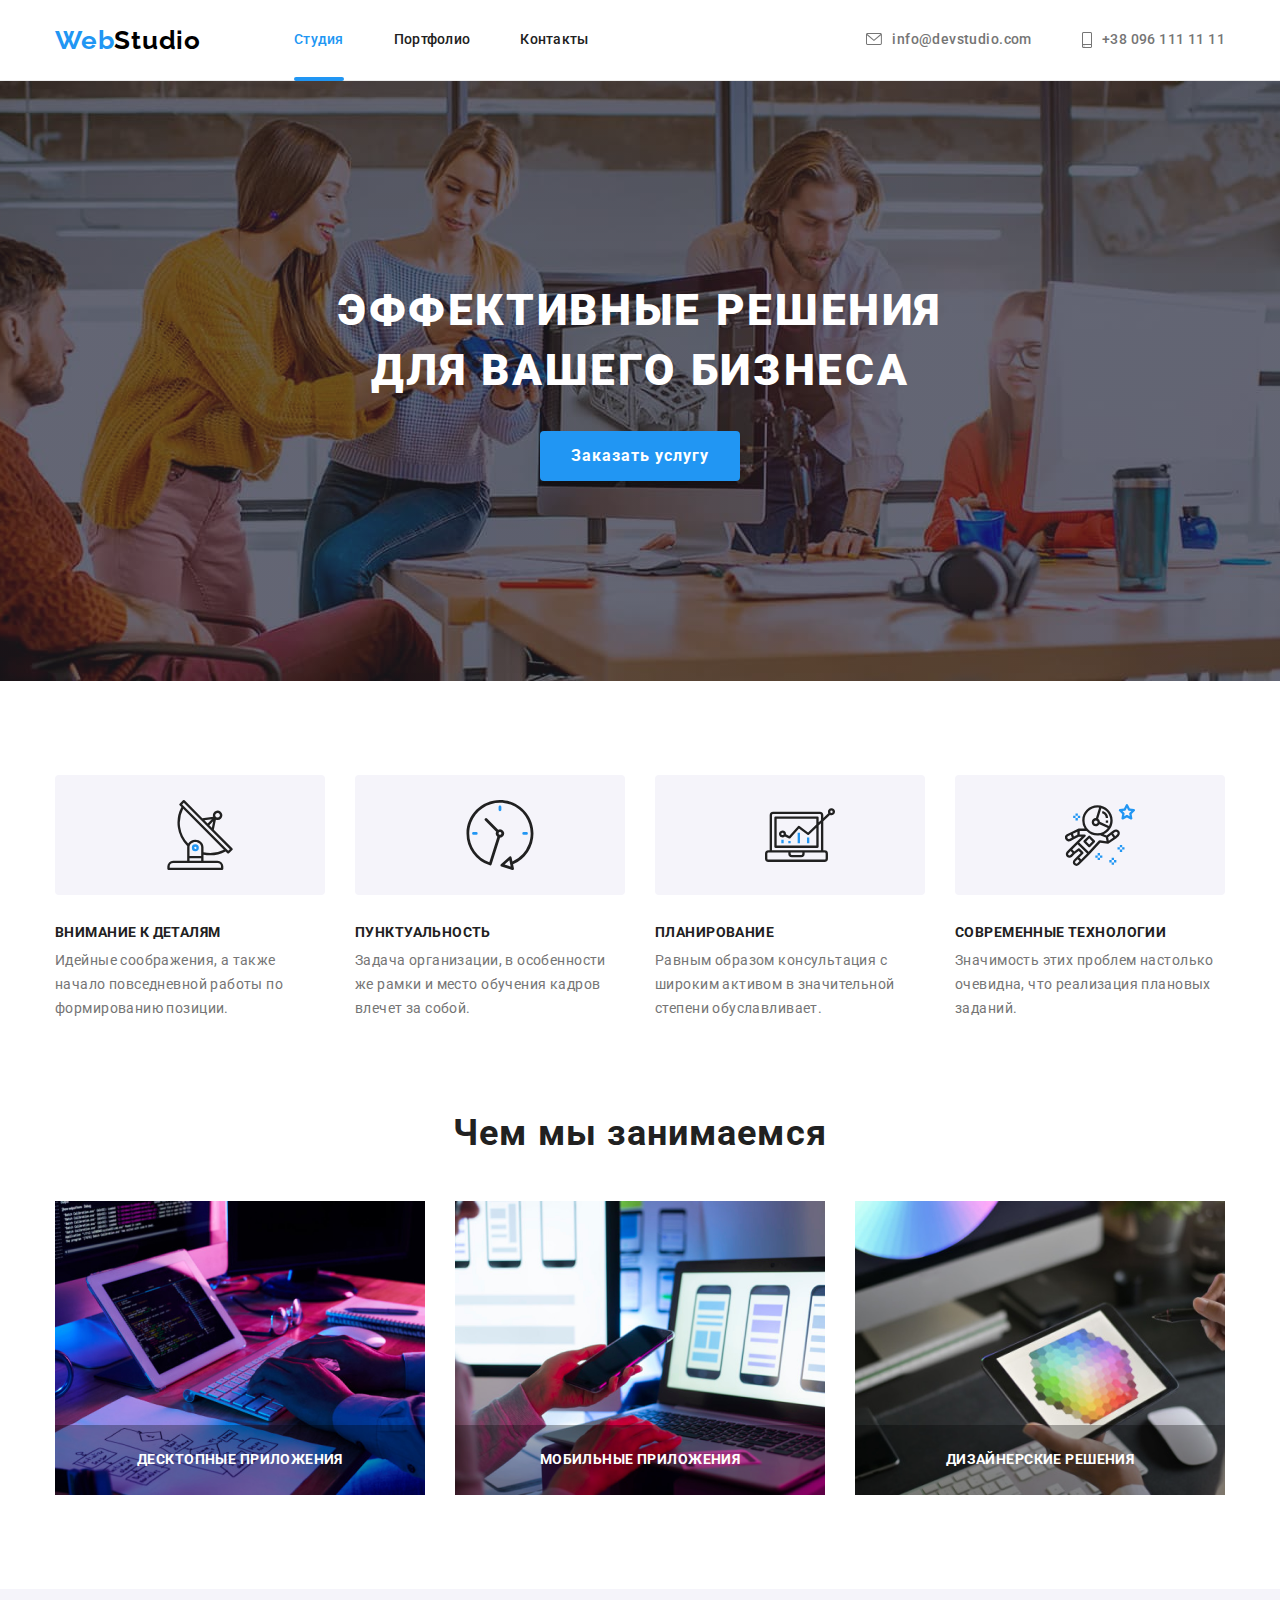
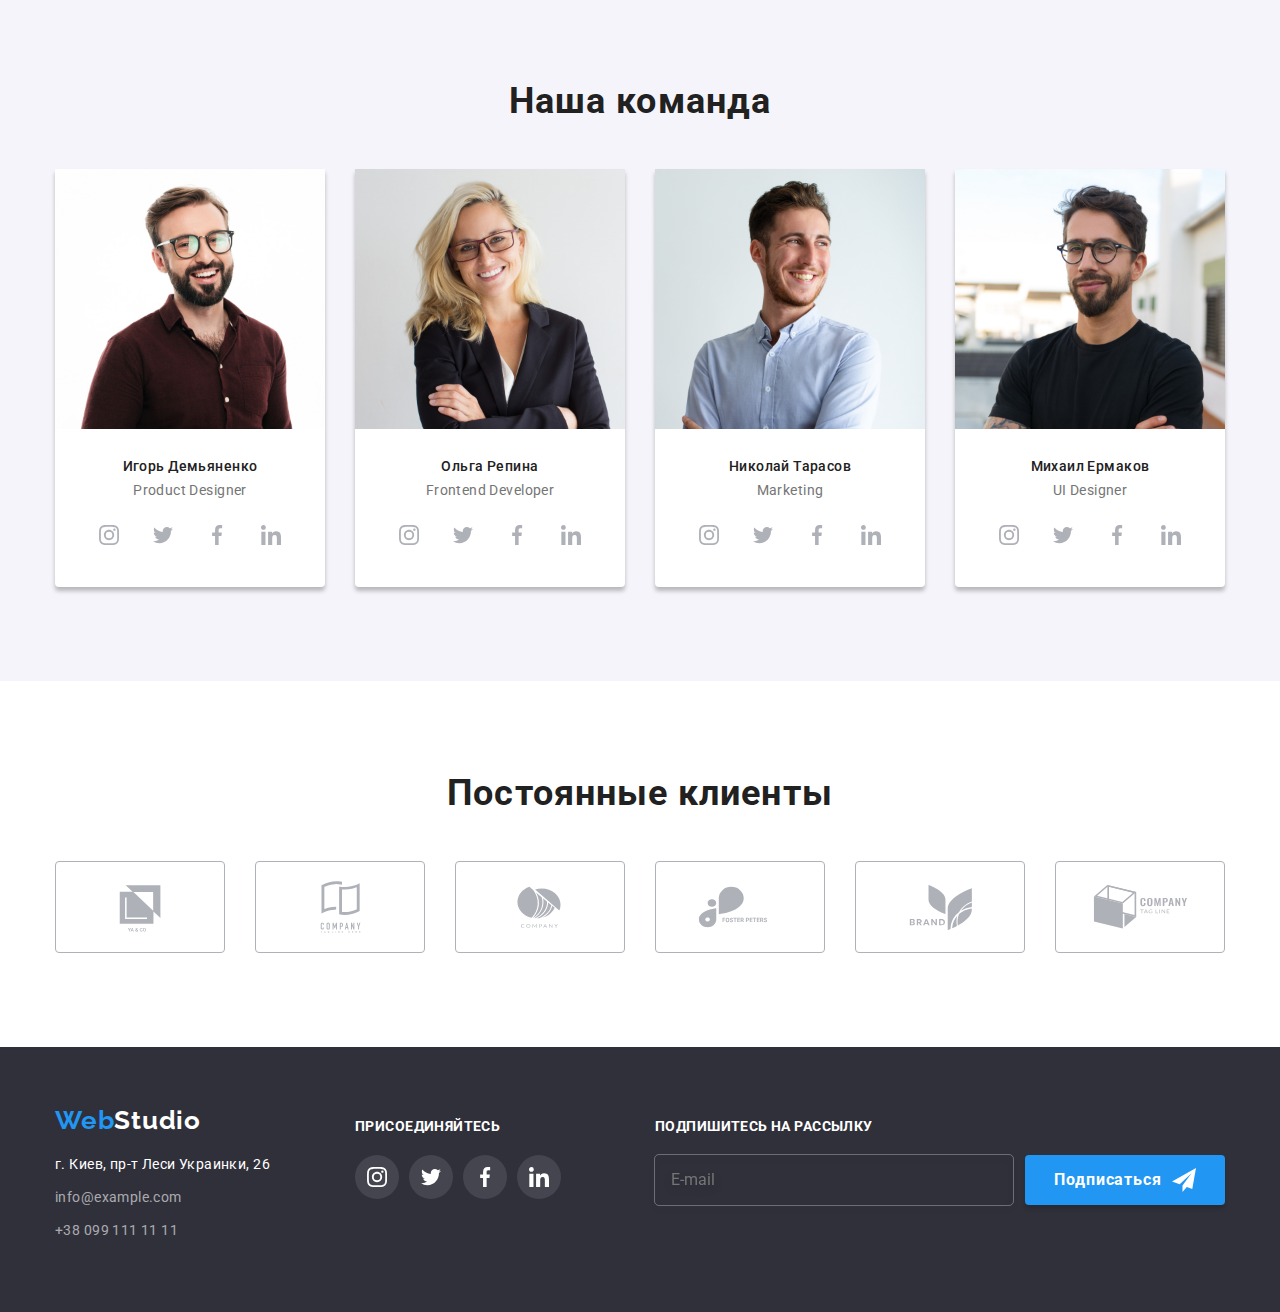
==== index.html @ dcfb73a2 "thx" ====
<!DOCTYPE html>
<html lang="ru">
<head>
    <meta charset="UTF-8">
    <meta http-equiv="X-UA-Compatible" content="IE=edge">
    <meta name="viewport" content="width=device-width, initial-scale=1.0">
    <title>WebStudio</title>
    <link rel="preconnect" href="https://fonts.googleapis.com">
    <link rel="preconnect" href="https://fonts.gstatic.com" crossorigin>
    <link href="https://fonts.googleapis.com/css2?family=Raleway:wght@700&family=Roboto:wght@400;500;700&display=swap" rel="stylesheet">
    <link rel="stylesheet" href="https://cdnjs.cloudflare.com/ajax/libs/modern-normalize/1.1.0/modern-normalize.min.css">
    <!-- <link rel="stylesheet" href="./css/style.css"> -->  
	  <link rel="stylesheet" href="./css/main.min.css">
    <link href="https://unpkg.com/aos@2.3.1/dist/aos.css" rel="stylesheet">
</head>
<body>
    <!--header-->
    <header class="header-content">
        <div class="container flexbox">
            <nav>
                <a class="header__logo" href="./index.html"><span class="span">Web</span>Studio</a>
                <ul class="header__menu">
                    <li><a class="header__link-active header__link-active--marker" href="./index.html">Студия</a></li>
                    <li><a class="header__link " href="./portfolio.html">Портфолио</a></li>
                    <li><a class="header__link " href="/">Контакты</a></li>
                </ul>
            </nav>
            <ul class="header__contacts">
                <li>
                <a class="header__email-contact" href="mailto:ingo@devstudio.com">
                    <svg class="header__icon envelope" width="16" height="12">
                        <use href="./images/icons.svg#icon-envelope"></use>
                    </svg>info@devstudio.com</a></li>
                <li><a class="header__phone" href="tel:380961111111">
                <svg class="header__icon" width="10" height="16">
                    <use href="./images/icons.svg#icon-smartphone"></use>
                </svg>
                +38 096 111 11 11</a></li>
            </ul>
        </div>
        
    </header>
    <!--main-->
    <main>
        <!--banner-->
        <section class="banner">
                <h1 class="banner__title">Эффективные решения для вашего бизнеса</h1>
                <button class="button" type="button" data-modal-open >Заказать услугу </button>
        </section>
        <!--spacial-->
        <section class="spacials container section">
            <!--Скрытая сторка-->
            <h2 class="spacial-slogan">Наши приемущества</h2>
            <ul class="flexbox">
                <li class="spacial">
                    <div class="thumb">
                        <svg class="spacial__icon" width="70" height="70">
                          <use href="./images/icons.svg#icon-antenna"></use>
                        </svg>
                      </div>
                    <h3 class="spacial-heading">Внимание к деталям</h3>
                   <p class="spacial-text"> Идейные соображения, а также начало повседневной работы по формированию позиции.</p></li>
                <li class="spacial">
                  <div class="thumb">
                      <svg class="spacial__icon" width="70" height="70">
                        <use href="./images/icons.svg#icon-clock"></use>
                      </svg>
                    </div>
                  <h3 class="spacial-heading">Пунктуальность</h3>
                  <p class="spacial-text"> Задача организации, в особенности же рамки и место обучения кадров влечет за собой.</p></li>
                <li class="spacial">
                  <div class="thumb">
                      <svg class="spacial__icon" width="70" height="70">
                        <use href="./images/icons.svg#icon-diagram"></use>
                      </svg>
                    </div>
                  <h3 class="spacial-heading">Планирование</h3>
                  <p class="spacial-text"> Равным образом консультация с широким активом в значительной степени обуславливает.</p></li>
                <li class="spacial">
                  <div class="thumb">
                      <svg class="spacial__icon" width="70" height="70">
                        <use href="./images/icons.svg#icon-astronaut"></use>
                      </svg>
                    </div>
                  <h3 class="spacial-heading">Современные технологии</h3>
                  <p class="spacial-text"> Значимость этих проблем настолько очевидна, что реализация плановых заданий.</p></li>
            </ul>
        </section>
        <!--main-things-->
        <section class="main-thing container section">    
            <h2 class="main__header">Чем мы занимаемся</h2>
            <ul class="photo">
                <li class="photo-item">
                  <div class=" thing">
                    <img class="" src="./images/image2.jpg" width="370" height="294" alt="Фотография Десктопные приложения">
                    <h3 class="main__text-title">Десктопные приложения</h3>
                  </div>
                </li>
                <li class="photo-item">
                  <div class="thing">
                    <img class="" src="./images/image3.jpg" width="370" height="294" alt="Фотография Мобильние приложения">
                      <h3 class="main__text-title">Мобильные приложения</h3>
                  </div>
                </li>
                <li class="photo-item">
                  <div class=" thing">
                      <img class="" src="./images/image4.jpg" width="370" height="294"  alt="Фотография Дизайнерские решения">
                    <h3 class="main__text-title">Дизайнерские решения</h3>
                  </div>
                </li>
            </ul>

        </section>
       <!--team-->
        <section class="main-team section">    
            <div class="container">
                <h2 class="main__header">Наша команда</h2>
                    <ul class="photo-team">
                        <li class="team-item">
                            <img class="team" src="./images/image5.jpg" width="270" height="260" alt="Фотографмя Игорь Демьяненко">
                            <div class="team-member">
                                <h3 class="team-item-header">Игорь Демьяненко</h3>
                                <p class="team-item-text" lang="en">Product Designer</p>
                                <ul class="list flexbox">
                                  <li class="network">
                                    <a class="social-network" href="" aria-label="instagram">
                                      <svg class="network__icon" width="20" height="20">
                                        <use href="./images/icons.svg#icon-instagram"></use>
                                      </svg>
                                    </a>
                                  </li>
                                  <li class="network">
                                    <a class="social-network" href="" aria-label="twitter">
                                      <svg class="network__icon" width="20" height="20">
                                        <use href="./images/icons.svg#icon-twitter"></use>
                                      </svg>
                                    </a>
                                  </li>
                                  <li class="network">
                                    <a class="social-network" href="" aria-label="facebook">
                                      <svg class="network__icon" width="20" height="20">
                                        <use href="./images/icons.svg#icon-facebook"></use>
                                      </svg>
                                    </a>
                                  </li>
                                  <li class="network">
                                    <a class="social-network" href="" aria-label="linkedin">
                                      <svg class="network__icon" width="20" height="20">
                                        <use href="./images/icons.svg#icon-linkedin"></use>
                                      </svg>
                                    </a>
                                  </li>
                                </ul>
                              </div>
                        </li>
                        <li class="team-item">
                            <img class="team" src="./images/image6.jpg" width="270" height="260" alt="Фотография Ольга Репина">
                            <div class="team-member">
                                <h3 class="team-item-header">Ольга Репина</h3>
                                <p class="team-item-text" lang="en">Frontend Developer</p>
                                <ul class="list flexbox">
                                  <li class="network">
                                    <a class="social-network" href="" aria-label="instagram">
                                      <svg class="network__icon" width="20" height="20">
                                        <use href="./images/icons.svg#icon-instagram"></use>
                                      </svg>
                                    </a>
                                  </li>
                                  <li class="network">
                                    <a class="social-network" href="" aria-label="twitter">
                                      <svg class="network__icon" width="20" height="20">
                                        <use href="./images/icons.svg#icon-twitter"></use>
                                      </svg>
                                    </a>
                                  </li>
                                  <li class="network">
                                    <a class="social-network" href="" aria-label="facebook">
                                      <svg class="network__icon" width="20" height="20">
                                        <use href="./images/icons.svg#icon-facebook"></use>
                                      </svg>
                                    </a>
                                  </li>
                                  <li class="network">
                                    <a class="social-network" href="" aria-label="linkedin">
                                      <svg class="network__icon" width="20" height="20">
                                        <use href="./images/icons.svg#icon-linkedin"></use>
                                      </svg>
                                    </a>
                                  </li>
                                </ul>
                              </div>
                        </li>
                        <li class="team-item">
                            <img class="team" src="./images/image8.jpg" width="270" height="260"  alt="Фотография Николай Тарасов">
                            <div class="team-member">
                                <h3 class="team-item-header">Николай Тарасов</h3>
                                <p class="team-item-text" lang="en">Marketing</p>
                                <ul class="list flexbox">
                                  <li class="network">
                                    <a class="social-network" href="" aria-label="instagram">
                                      <svg class="network__icon" width="20" height="20">
                                        <use href="./images/icons.svg#icon-instagram"></use>
                                      </svg>
                                    </a>
                                  </li>
                                  <li class="network">
                                    <a class="social-network" href="" aria-label="twitter">
                                      <svg class="network__icon" width="20" height="20">
                                        <use href="./images/icons.svg#icon-twitter"></use>
                                      </svg>
                                    </a>
                                  </li>
                                  <li class="network">
                                    <a class="social-network" href="" aria-label="facebook">
                                      <svg class="network__icon" width="20" height="20">
                                        <use href="./images/icons.svg#icon-facebook"></use>
                                      </svg>
                                    </a>
                                  </li>
                                  <li class="network">
                                    <a class="social-network" href="" aria-label="linkedin">
                                      <svg class="network__icon" width="20" height="20">
                                        <use href="./images/icons.svg#icon-linkedin"></use>
                                      </svg>
                                    </a>
                                  </li>
                                </ul>
                              </div>
                        </li>
                        <li class="team-item">
                            <img class="team" src="./images/image7.jpg" width="270" height="260"  alt="Фотография Михаил Ермаков">
                            <div class="team-member">
                                <h3 class="team-item-header">Михаил Ермаков</h3>
                                <p class="team-item-text" lang="en">UI Designer</p>
                                <ul class="list flexbox">
                                  <li class="network">
                                    <a class="social-network" href="" aria-label="instagram">
                                      <svg class="network__icon" width="20" height="20">
                                        <use href="./images/icons.svg#icon-instagram"></use>
                                      </svg>
                                    </a>
                                  </li>
                                  <li class="network">
                                    <a class="social-network" href="" aria-label="twitter">
                                      <svg class="network__icon" width="20" height="20">
                                        <use href="./images/icons.svg#icon-twitter"></use>
                                      </svg>
                                    </a>
                                  </li>
                                  <li class="network">
                                    <a class="social-network" href="" aria-label="facebook">
                                      <svg class="network__icon" width="20" height="20">
                                        <use href="./images/icons.svg#icon-facebook"></use>
                                      </svg>
                                    </a>
                                  </li>
                                  <li class="network">
                                    <a class="social-network" href="" aria-label="linkedin">
                                      <svg class="network__icon" width="20" height="20">
                                        <use href="./images/icons.svg#icon-linkedin"></use>
                                      </svg>
                                    </a>
                                  </li>
                                </ul>
                              </div>
                        </li>
                    </ul>
            </div>
        </section>
        <!-- Clients Section -->
        <section class="clients section">
            <div class="container">
              <h2 class="main__header">Постоянные клиенты</h2>
              <ul class="list flexbox">
                <li class="clients__item">
                  <a class="clients__link" href="">
                    <svg class="clients__icon" width="106" height="60">
                      <use href="./images/icons.svg#icon-client1"></use>
                    </svg>
                  </a>
                </li>
                <li class="clients__item">
                  <a class="clients__link" href="">
                    <svg class="clients__icon" width="106" height="60">
                      <use href="./images/icons.svg#icon-client2"></use>
                    </svg>
                  </a>
                </li>
                <li class="clients__item">
                  <a class="clients__link" href="">
                    <svg class="clients__icon" width="106" height="60">
                      <use href="./images/icons.svg#icon-client3"></use>
                    </svg>
                  </a>
                </li>
                <li class="clients__item">
                  <a class="clients__link" href="">
                    <svg class="clients__icon" width="106" height="60">
                      <use href="./images/icons.svg#icon-client4"></use>
                    </svg>
                  </a>
                </li>
                <li class="clients__item">
                  <a class="clients__link" href="">
                    <svg class="clients__icon" width="106" height="60">
                      <use href="./images/icons.svg#icon-client5"></use>
                    </svg>
                  </a>
                </li>
                <li class="clients__item">
                  <a class="clients__link" href="">
                    <svg class="clients__icon" width="106" height="60">
                      <use href="./images/icons.svg#icon-client6"></use>
                    </svg>
                  </a>
                </li>
              </ul>
            </div>
          </section>
        <!--footer-->
    <footer class="bottom" id="contacts">
        <div class="container footer-list">
            <div class="">
                        <a class="logo" href="/"><span class="span">Web</span>Studio</a>
                    <address>
                        <ul class="adress">
                            <li class="adress-item">
                            <a class="adress-link" href="" >г. Киев, пр-т Леси Украинки, 26</a></li>
                            <li class="adress-item">
                                <a class="adress-link" href="mailto:info@example.com">info@example.com</a></li>
                            <li class="adress-item">
                                <a class="adress-link" href="tel:+380991111111">+38 099 111 11 11</a></li>
                        </ul>
                    </address> 
            </div>
            <!-- networks -->
            <div class="network-container">
                <p class="call-of-action">присоединяйтесь</p>  
                <ul class="list flexbox">
                <li class="network">
                    <a class="social-network" href="" aria-label="instagram">
                    <svg class="subscription__icon" width="20" height="20">
                        <use href="./images/icons.svg#icon-instagram"></use>
                    </svg>
                    </a>
                </li>
                <li class="network">
                    <a class="social-network" href="" aria-label="twitter">
                    <svg class="subscription__icon" width="20" height="20">
                        <use href="./images/icons.svg#icon-twitter"></use>
                    </svg>
                    </a>
                </li>
                <li class="network">
                    <a class="social-network" href="" aria-label="facebook">
                    <svg class="subscription__icon" width="20" height="20">
                        <use href="./images/icons.svg#icon-facebook"></use>
                    </svg>
                    </a>
                </li>
                <li class="network">
                    <a class="social-network" href="" aria-label="linkedin">
                    <svg class="subscription__icon" width="20" height="20">
                        <use href="./images/icons.svg#icon-linkedin"></use>
                    </svg>
                    </a>
                </li>
                </ul>
            </div>
            <!-- subs -->
            <form class="subscription">
              <p class="call-of-action">Подпишитесь на рассылку</p>
              <div class="subscription__form flexbox">
                <label class="subscription__field">
                  <input class="subscription__input" type="email" name="mail" placeholder="E-mail">
                </label>
                <button class="button button-icon" type="submit">
                  Подписаться
                  <svg class="subscription__icon subscription__icon--button " width="24" height="24">
                    <use href="./images/icons.svg#icon-send"></use>
                  </svg>
                </button>
              </div>
            </form>
        </div>
    </footer>
    <!-- Modal window -->
    <div class="backdrop is-hidden" data-modal="">
      <div class="modal">
        <p class="modal-title">Оставьте свои данные, мы вам перезвоним</p>
        <button class="modal__button" data-modal-close="">
          <svg class="modal__icon" width="18" height="18">
            <use href="./images/icons.svg#icon-close"></use>
          </svg>
        </button>
        <form class="form" action="#" method="post" netlify="">
			
          <!-- name  -->
          <div class="form__field">
            <label class="form__label" for="name">Имя</label>
            <input class="form__input" type="text" id="name" name="Имя">
            <span class="form__icon"> <svg class="icon-" width="18" height="18">
              <use href="./images/icons.svg#icon-person"></use>
            </svg>
            
          </span>
          </div>
          <!-- phone -->
          <div class="form__field">
            <label class="form__label" for="tel">Телефон</label>
            <input class="form__input" type="tel" id="tel" name="Телефон">
            <span class="form__icon"><svg class="icon-" width="18" height="18">
              <use href="./images/icons.svg#icon-phone"></use>
            </svg>
            </span>
          </div>
          <!-- email -->
          <div class="form__field">
            <label class="form__label" for="email">Почта </label>
            <input class="form__input" type="email" id="email" name="Почта">
            <span class="form__icon"><svg class="icon-" width="18" height="18">
              <use href="./images/icons.svg#icon-email"></use>
            </svg>
            </span>
          </div>
          
          <!-- text-area -->
          <div class="form__field">
            <label class="form__label" for="comment">Комментарий</label>
            <textarea class="form__input textarea" type="text" rows="10" id="comment" name="Комментарий" placeholder="Введите коментарий"></textarea>
          </div>
    
          <!--checkbox -->
          <label class="form__checkbox" for="terms">
            <input type="checkbox" class="form__checkbox--checkbox" id="terms" name="Условия">
            <span class="form__checkbox--icon"></span>
            <span class="form__checkbox--text">Соглашаюсь с рассылкой и принимаю 
              <a href="#" class="form__checkbox--text-link"> Условия договора</a>
            </span>
          </label>
          <!--button -->
          <button class="button" type="submit" >Отправить</button>
        </form>
      </div>
    </div>
    </main>
    <!-- script -->
    <script src="./js/modal.js"></script>
</body>
</html>
---- css/main.min.css ----
*,::before,::after{-webkit-box-sizing:border-box;box-sizing:border-box}html,body,div,span,applet,object,iframe,h1,h2,h3,h4,h5,h6,p,blockquote,pre,a,abbr,acronym,address,big,cite,code,del,dfn,em,img,ins,kbd,q,s,samp,small,strike,strong,sub,sup,tt,var,b,u,i,center,dl,dt,dd,ol,ul,li,fieldset,form,label,legend,table,caption,tbody,tfoot,thead,tr,th,td,article,aside,canvas,details,embed,figure,figcaption,footer,header,hgroup,menu,nav,output,ruby,section,summary,time,mark,audio,video{margin:0;padding:0;border:0;font-size:100%;font:inherit;vertical-align:baseline}article,aside,details,figcaption,figure,footer,header,hgroup,menu,nav,section,img{display:block}ol,ul{list-style:none}body{color:#757575;font-family:"Roboto",sans-serif;background-color:#fff;line-height:1;letter-spacing:.03em;font-size:14px;font-weight:400}.section{padding-top:94px;padding-bottom:94px}.banner .button,.subscription .button,.form .button{height:50px;width:200px;color:#fff;background-color:#2196f3;border:0;border-radius:4px;font-size:16px;line-height:1.87px;font-weight:700;letter-spacing:.06em;margin:0px;-webkit-box-shadow:0px 4px 4px rgba(0,0,0,.15);box-shadow:0px 4px 4px rgba(0,0,0,.15);cursor:pointer;-webkit-transition:all .3s ease;transition:all .3s ease}.banner button:hover,.subscription button:hover,.form .button:hover{-webkit-transform:scale(1.05);transform:scale(1.05)}.banner button:active,.subscription button:active,.form .button:active{-webkit-transform:scale(0.95);transform:scale(0.95)}.buttons{display:-webkit-box;display:-ms-flexbox;display:flex;-webkit-box-pack:center;-ms-flex-pack:center;justify-content:center;-webkit-box-align:center;-ms-flex-align:center;align-items:center;margin-bottom:50px}.button-project{-webkit-box-shadow:0px 3px 1px rgba(0,0,0,.1),0px 1px 2px rgba(0,0,0,.08),0px 2px 2px rgba(0,0,0,.12);box-shadow:0px 3px 1px rgba(0,0,0,.1),0px 1px 2px rgba(0,0,0,.08),0px 2px 2px rgba(0,0,0,.12);height:38px;background-color:#f5f4fa;border:0;border-radius:4px;line-height:1.63;font-weight:500;font-size:16px;color:#000;margin-right:8px;padding:6px 22px;cursor:pointer;font-family:"Roboto",sans-serif;-webkit-transition:all .3s ease;transition:all .3s ease}.btn-active{background-color:#2196f3;color:#fff}.button-project:hover{background-color:#2196f3;color:#fff}.modal__button{position:absolute;right:8px;top:8px;display:-webkit-box;display:-ms-flexbox;display:flex;-webkit-box-pack:center;-ms-flex-pack:center;justify-content:center;-webkit-box-align:center;-ms-flex-align:center;align-items:center;width:30px;height:30px;border-radius:50%;background:#fff;border:1px solid rgba(0,0,0,.1);-webkit-transition:backgound 250ms cubic-bezier(0.4, 0, 0.2, 1),fill 250ms cubic-bezier(0.4, 0, 0.2, 1);transition:backgound 250ms cubic-bezier(0.4, 0, 0.2, 1),fill 250ms cubic-bezier(0.4, 0, 0.2, 1)}.modal__button:hover{background:#2196f3;fill:#fff;cursor:pointer}.button-icon{display:-webkit-box;display:-ms-flexbox;display:flex;-webkit-box-pack:center;-ms-flex-pack:center;justify-content:center;-webkit-box-align:center;-ms-flex-align:center;align-items:center}.button-icon .header__icon,.spacial__icon,.subscription__icon--button{margin-left:10px}.container{width:1200px;padding-left:15px;padding-right:15px;margin-left:auto;margin-right:auto}.banner .button,.subscription .button,.form .button{height:50px;width:200px;color:#fff;background-color:#2196f3;border:0;border-radius:4px;font-size:16px;line-height:1.87px;font-weight:700;letter-spacing:.06em;margin:0px;-webkit-box-shadow:0px 4px 4px rgba(0,0,0,.15);box-shadow:0px 4px 4px rgba(0,0,0,.15);cursor:pointer;-webkit-transition:all .3s ease;transition:all .3s ease}.banner button:hover,.subscription button:hover,.form .button:hover{-webkit-transform:scale(1.05);transform:scale(1.05)}.banner button:active,.subscription button:active,.form .button:active{-webkit-transform:scale(0.95);transform:scale(0.95)}.buttons{display:-webkit-box;display:-ms-flexbox;display:flex;-webkit-box-pack:center;-ms-flex-pack:center;justify-content:center;-webkit-box-align:center;-ms-flex-align:center;align-items:center;margin-bottom:50px}.button-project{-webkit-box-shadow:0px 3px 1px rgba(0,0,0,.1),0px 1px 2px rgba(0,0,0,.08),0px 2px 2px rgba(0,0,0,.12);box-shadow:0px 3px 1px rgba(0,0,0,.1),0px 1px 2px rgba(0,0,0,.08),0px 2px 2px rgba(0,0,0,.12);height:38px;background-color:#f5f4fa;border:0;border-radius:4px;line-height:1.63;font-weight:500;font-size:16px;color:#000;margin-right:8px;padding:6px 22px;cursor:pointer;font-family:"Roboto",sans-serif;-webkit-transition:all .3s ease;transition:all .3s ease}.btn-active{background-color:#2196f3;color:#fff}.button-project:hover{background-color:#2196f3;color:#fff}.modal__button{position:absolute;right:8px;top:8px;display:-webkit-box;display:-ms-flexbox;display:flex;-webkit-box-pack:center;-ms-flex-pack:center;justify-content:center;-webkit-box-align:center;-ms-flex-align:center;align-items:center;width:30px;height:30px;border-radius:50%;background:#fff;border:1px solid rgba(0,0,0,.1);-webkit-transition:backgound 250ms cubic-bezier(0.4, 0, 0.2, 1),fill 250ms cubic-bezier(0.4, 0, 0.2, 1);transition:backgound 250ms cubic-bezier(0.4, 0, 0.2, 1),fill 250ms cubic-bezier(0.4, 0, 0.2, 1)}.modal__button:hover{background:#2196f3;fill:#fff;cursor:pointer}.button-icon{display:-webkit-box;display:-ms-flexbox;display:flex;-webkit-box-pack:center;-ms-flex-pack:center;justify-content:center;-webkit-box-align:center;-ms-flex-align:center;align-items:center}.button-icon .header__icon,.spacial__icon,.subscription__icon--button{margin-left:10px}.flexbox{display:-webkit-box;display:-ms-flexbox;display:flex;-webkit-box-align:center;-ms-flex-align:center;align-items:center;-webkit-box-pack:justify;-ms-flex-pack:justify;justify-content:space-between}.form__field{display:block;margin-bottom:10px;font-size:12px;font-weight:400;font-size:12px;line-height:14px;letter-spacing:.01em;color:#757575;position:relative}.form__input{margin-top:4px;width:100%;border:1px solid rgba(33,33,33,.2);border-radius:4px;padding:11px 12px 11px 42px;font-size:14px;outline:none;-webkit-transition:border 250ms cubic-bezier(0.4, 0, 0.2, 1),fill 250ms cubic-bezier(0.4, 0, 0.2, 1);transition:border 250ms cubic-bezier(0.4, 0, 0.2, 1),fill 250ms cubic-bezier(0.4, 0, 0.2, 1)}.form__field textarea{margin-top:4px;width:100%;height:120px;border:1px solid rgba(33,33,33,.2);border-radius:4px;padding:11px 16px;font-size:14px;resize:none}.form .button{display:block;margin:0 auto}.form__input:focus,.form__field:focus .form__icon,.form__field:focus-within .input__icon{border-color:#2196f3;fill:#2196f3}.form__input:focus~.form__icon{fill:#2196f3}.header__icon,.clients__icon,.spacial__icon,.network__icon,.subscription__icon{fill:currentColor;display:block;-ms-flex-item-align:center;align-self:center}.header__contacts .header__icon,.spacial__icon,.network__icon{margin-right:10px}.form__icon{position:absolute;top:50%;outline:none;left:12px}.form__checkbox--icon{display:inline-block;width:16px;height:16px;border:1.7px solid #212121;border-radius:2px;margin-right:7px}.header__logo{font-family:"Raleway",sans-serif;font-size:26px;font-weight:700;color:#000;letter-spacing:.03em;text-decoration:none}.logo,.bottom{display:block;color:#fff}.logo{font-family:"Raleway",sans-serif;font-size:26px;font-weight:700;letter-spacing:.03em;text-decoration:none;margin-bottom:20px}.span{color:#2196f3}.overlay{position:absolute;left:0;bottom:0;margin-top:0;margin-bottom:0;padding:63px 24px;width:100%;height:100%;background-color:rgba(33,150,243,.9);color:#fff;font-size:18px;line-height:1.55;letter-spacing:.03em;opacity:0;-webkit-transform:translateY(100%);transform:translateY(100%);-webkit-transition:opacity 250ms cubic-bezier(0.4, 0, 0.2, 1),-webkit-transform 250ms cubic-bezier(0.4, 0, 0.2, 1);transition:opacity 250ms cubic-bezier(0.4, 0, 0.2, 1),-webkit-transform 250ms cubic-bezier(0.4, 0, 0.2, 1);transition:transform 250ms cubic-bezier(0.4, 0, 0.2, 1),opacity 250ms cubic-bezier(0.4, 0, 0.2, 1);transition:transform 250ms cubic-bezier(0.4, 0, 0.2, 1),opacity 250ms cubic-bezier(0.4, 0, 0.2, 1),-webkit-transform 250ms cubic-bezier(0.4, 0, 0.2, 1)}.spacial-slogan{position:absolute;width:1px;height:1px;margin:-1px;border:0;padding:0;white-space:nowrap;-webkit-clip-path:inset(100%);clip-path:inset(100%);clip:rect(0 0 0 0);overflow:hidden}.thumb{margin-bottom:30px;padding:25px 100px;background-color:#f5f4fa;border-radius:4px}.header__link-active--marker,.header__link{position:relative;padding-bottom:25px;font-weight:500;font-size:14px;line-height:1.14;letter-spacing:.02em}.header__menu a{color:#212121;text-decoration:none;padding:32px 0px;display:inline-block}li>.header__link-active,.header__link:hover,.header__menu a:focus{color:#2196f3}.header__link-active.header__link-active--marker::after,.header__link:hover::after,.header__link:focus::after{-webkit-transform:scale(1);transform:scale(1)}.header__link-active::after,.header__link::after{content:"";position:absolute;left:0;height:4px;bottom:-1px;right:0;width:100%;background-color:#2196f3;-webkit-transform:scale(0);transform:scale(0);-webkit-transition-property:-webkit-transform;transition-property:-webkit-transform;transition-property:transform;transition-property:transform, -webkit-transform;-webkit-transition-duration:250ms;transition-duration:250ms;-webkit-transition-timing-function:cubic-bezier(0.4, 0, 0.2, 1);transition-timing-function:cubic-bezier(0.4, 0, 0.2, 1);border-radius:2px}.header__menu a:hover,.header__link-active{color:#2196f3}.adress{padding-bottom:60px}.adress-item{margin-bottom:9px}.adress-item,.adress-link{color:#fff;font-style:14px;line-height:1.71;font-weight:400}.adress-item:not(:first-child) .adress-link{color:rgba(255,255,255,.6)}.adress-item:not(:first-child) .adress-link:hover,.adress-item:not(:first-child) .adress-link:focus{color:#2196f3}.adress-link:hover,.adress-link:focus{color:#2196f3}.adress-link{text-decoration:none}.footer-list{display:-webkit-box;display:-ms-flexbox;display:flex;-webkit-box-align:center;-ms-flex-align:center;align-items:center}.clients__link{display:block;padding:16px 32px;height:92px;width:170px;color:#afb1b8;border:1px solid #afb1b8;border-radius:4px}.clients__item:not(:last-child){margin-right:30px}.clients__link:hover,.clients__link:focus{color:#2196f3;border-color:#2196f3}.bottom{background-color:#2f303a;padding-top:60px}.form__checkbox{display:-webkit-box;display:-ms-flexbox;display:flex;-webkit-box-align:center;-ms-flex-align:center;align-items:center;-webkit-box-pack:center;-ms-flex-pack:center;justify-content:center;font-weight:400;font-size:14px;line-height:24px;color:#757575;margin-bottom:30px}.form__checkbox--checkbox{display:inline-block;position:absolute;width:1px;height:1px;margin:-1px;border:0;padding:0;white-space:nowrap;-webkit-clip-path:inset(100%);clip-path:inset(100%);clip:rect(0 0 0 0);overflow:hidden;-webkit-transition:backgound-color 250ms cubic-bezier(0.4, 0, 0.2, 1),background-image 250ms cubic-bezier(0.4, 0, 0.2, 1);transition:backgound-color 250ms cubic-bezier(0.4, 0, 0.2, 1),background-image 250ms cubic-bezier(0.4, 0, 0.2, 1)}.form__checkbox--checkbox:checked+.form__checkbox--icon{border-color:rgba(0,0,0,0);background-color:#2196f3;background-image:url(../images/icon_checked.svg);background-size:contain;background-origin:border-box}.form__checkbox--text{padding-top:2px}.form__checkbox--text-link{color:#2196f3;text-decoration:underline}.header-content{border-bottom:1px solid;border-color:#ececec}nav{display:-webkit-box;display:-ms-flexbox;display:flex;-webkit-box-align:center;-ms-flex-align:center;align-items:center}.header__contacts{list-style:none;display:-webkit-box;display:-ms-flexbox;display:flex;font-weight:500;font-size:14px}.header__contacts li{margin-right:50px}.header__email-contact,.header__phone{text-decoration:none;color:#757575}.header__contacts a:hover,.header__contacts a:focus{text-decoration:none;color:#2196f3}.container .header__contacts{margin-left:auto}.header__email-contact,.header__phone{display:-webkit-box;display:-ms-flexbox;display:flex}.header__menu li{margin-right:50px}.header__menu{list-style:none;display:-webkit-box;display:-ms-flexbox;display:flex;margin-left:93px;font-weight:500;font-size:14px}.header__menu li:last-child,.header__contacts li:last-child{margin-right:0px}.header__menu{list-style:none;display:-webkit-box;display:-ms-flexbox;display:flex;margin-left:93px;font-weight:500;font-size:14px}.header__menu a:hover,.header__link-active{color:#2196f3}.header__menu li{position:relative;width:100%}.team-heading{letter-spacing:.06em;line-height:2;font-size:18px;font-weight:700;color:#212121;padding-top:20px;padding-left:24px;padding-right:24px}.team-text{margin:0 24px;margin-bottom:20px;font-size:16px;line-height:1.87;letter-spacing:.03em}.team-member{padding:30px 32px}.main-thing{position:relative;display:-webkit-box;display:-ms-flexbox;display:flex;-webkit-box-orient:vertical;-webkit-box-direction:normal;-ms-flex-direction:column;flex-direction:column;-webkit-box-align:center;-ms-flex-align:center;align-items:center}.main__text-title{position:absolute;left:0;bottom:0;font-weight:700;width:100%;height:70px;text-align:center;padding:27px 0px;background-color:rgba(0,0,0,.3);color:#fff;text-transform:uppercase}.banner{padding-top:200px;padding-bottom:200px;min-height:600px;margin-left:auto;margin-right:auto;background-image:-webkit-gradient(linear, left top, right top, from(rgba(47, 48, 58, 0.4)), to(rgba(47, 48, 58, 0.4))),url(../images/image20.jpg);background-image:linear-gradient(to right, rgba(47, 48, 58, 0.4), rgba(47, 48, 58, 0.4)),url(../images/image20.jpg);background-color:#2f303a;background-position:center;background-repeat:no-repeat;background-size:cover;display:-webkit-box;display:-ms-flexbox;display:flex;-webkit-box-orient:vertical;-webkit-box-direction:normal;-ms-flex-direction:column;flex-direction:column;-webkit-box-pack:center;-ms-flex-pack:center;justify-content:center;-webkit-box-align:center;-ms-flex-align:center;align-items:center}.banner__title{color:#fff;font-size:44px;font-weight:900;line-height:1.36;margin-bottom:30px;width:696px;text-align:center;text-transform:uppercase;letter-spacing:.06em}.backdrop{position:fixed;top:0;left:0;padding:20px;width:100%;height:100%;background:rgda(0, 0, 0, 0.2);-webkit-transition:opacity 250ms cubic-bezier(0.4, 0, 0.2, 1);transition:opacity 250ms cubic-bezier(0.4, 0, 0.2, 1);opacity:1}.backdrop.is-hidden{pointer-events:none;opacity:0}.modal{display:-webkit-box;display:-ms-flexbox;display:flex;-webkit-box-orient:vertical;-webkit-box-direction:normal;-ms-flex-direction:column;flex-direction:column;position:relative;top:50%;left:50%;-webkit-transform:translate(-50%, -50%) scale(1);transform:translate(-50%, -50%) scale(1);padding:40px;width:528px;height:581px;background:#fff;-webkit-box-shadow:0px 1px 3px rgba(0,0,0,.12),0px 1px 1px rgba(0,0,0,.14),0px 2px 1px rgba(0,0,0,.2);box-shadow:0px 1px 3px rgba(0,0,0,.12),0px 1px 1px rgba(0,0,0,.14),0px 2px 1px rgba(0,0,0,.2);border-radius:4px;opacity:1;-webkit-transition:opacity 250ms cubic-bezier(0.4, 0, 0.2, 1),-webkit-transform 250ms cubic-bezier(0.4, 0, 0.2, 1);transition:opacity 250ms cubic-bezier(0.4, 0, 0.2, 1),-webkit-transform 250ms cubic-bezier(0.4, 0, 0.2, 1);transition:transform 250ms cubic-bezier(0.4, 0, 0.2, 1),opacity 250ms cubic-bezier(0.4, 0, 0.2, 1);transition:transform 250ms cubic-bezier(0.4, 0, 0.2, 1),opacity 250ms cubic-bezier(0.4, 0, 0.2, 1),-webkit-transform 250ms cubic-bezier(0.4, 0, 0.2, 1)}.blackdrop.is-hidden .modal{-webkit-transform:translate(-50%, -50%) scale(0.2);transform:translate(-50%, -50%) scale(0.2);opacity:0}.modal-title{font-weight:700;font-size:20px;line-height:1.15;text-align:center;margin-bottom:12px;color:#212121}.network-container{margin-left:85px;padding-top:12px;-ms-flex-item-align:start;align-self:flex-start}.call-of-action{margin-top:0;margin-bottom:20px;color:#fff;font-weight:700;font-size:inherit;line-height:1.14;text-transform:uppercase}.portfolio-photo{display:-webkit-box;display:-ms-flexbox;display:flex;-ms-flex-wrap:wrap;flex-wrap:wrap;-ms-flex-pack:distribute;justify-content:space-around}.portfolio-team:not(:nth-child(3n)){margin-right:30px}.portfolio-team:not(:nth-last-child(-n+3)){margin-bottom:30px}.project-info{border-left:1px solid #ececec;border-right:1px solid #ececec;border-bottom:1px solid #ececec}.portfolio-photocard{overflow:hidden;position:relative}.portfolio-team{-webkit-transition:all .3s ease;transition:all .3s ease;cursor:pointer}.portfolio-team:hover{-webkit-transform:scale(1.05);transform:scale(1.05);background:#fff;-webkit-box-shadow:0px 1px 1px rgba(0,0,0,.12),0px 4px 4px rgba(0,0,0,.06),1px 4px 6px rgba(0,0,0,.16);box-shadow:0px 1px 1px rgba(0,0,0,.12),0px 4px 4px rgba(0,0,0,.06),1px 4px 6px rgba(0,0,0,.16)}.portfolio-item{display:block}.portfolio__link:hover .overlay,.portfolio__link:focus .overlay{-webkit-transform:translateY(0);transform:translateY(0);opacity:1}.portfolio__link:hover,.portfolio__link:focus{-webkit-box-shadow:0px 1px 1px rgba(0,0,0,.12),0px 4px 4px rgba(0,0,0,.06),1px 4px 6px rgba(0,0,0,.16);box-shadow:0px 1px 1px rgba(0,0,0,.12),0px 4px 4px rgba(0,0,0,.06),1px 4px 6px rgba(0,0,0,.16)}a{text-decoration:none;color:inherit}.portfolio__link{-webkit-transition:-webkit-box-shadow 250ms cubic-bezier(0.4, 0, 0.2, 1);transition:-webkit-box-shadow 250ms cubic-bezier(0.4, 0, 0.2, 1);transition:box-shadow 250ms cubic-bezier(0.4, 0, 0.2, 1);transition:box-shadow 250ms cubic-bezier(0.4, 0, 0.2, 1), -webkit-box-shadow 250ms cubic-bezier(0.4, 0, 0.2, 1);display:block}.main-team .social-network{color:#afb1b8;background-color:rgba(255,255,255,.1)}.footer-list .social-network{color:#fff;background-color:rgba(255,255,255,.1)}.social-network:hover,.social-network:focus{background-color:#2196f3;color:#fff}.social-network{display:block;padding:12px;height:44px;width:44px;border-radius:50%}.network:not(:last-child){margin-right:10px}.spacials{padding-bottom:0px}.spacial:not(:last-child){margin-right:30px}.spacial{width:270px;font-size:14px}li>.spacial-heading{text-transform:uppercase;font-weight:700;color:#212121;margin-bottom:10px;letter-spacing:.03em}.spacial-text{line-height:1.71;letter-spacing:.03em}.subscription{margin-left:auto;padding-top:12px;-ms-flex-item-align:start;align-self:flex-start}.subscription__input{padding:15px 16px;margin-right:12px;width:358px;height:50px;border:none;background-color:rgba(0,0,0,0);outline:1px solid rgba(255,255,255,.3);-webkit-filter:drop-shadow(0px 4px 4px rgba(0, 0, 0, 0.15));filter:drop-shadow(0px 4px 4px rgba(0, 0, 0, 0.15));border-radius:4px;font-size:16px;line-height:1.25;color:rgba(255,255,255,.6)}.subscription__input:focus{outline:1px solid #2196f3}.team{display:block;width:100%}.team-item{display:-webkit-box;display:-ms-flexbox;display:flex;-webkit-box-orient:vertical;-webkit-box-direction:normal;-ms-flex-direction:column;flex-direction:column;-webkit-box-align:center;-ms-flex-align:center;align-items:center;-webkit-box-shadow:0px 4px 4px rgba(0,0,0,.25);box-shadow:0px 4px 4px rgba(0,0,0,.25);border-bottom-left-radius:4px;border-bottom-right-radius:4px;-webkit-transition:all .3s ease;transition:all .3s ease;background-color:#fff}.team-item:hover{-webkit-transform:scale(1.05);transform:scale(1.05)}.team-item-header{font-weight:500;font-style:16px;letter-spacing:.03em;color:#212121;margin-bottom:10px;text-align:center}.team-item-text{font-style:16px;letter-spacing:.03em;line-height:inherit;text-align:center;margin-top:0;margin-bottom:16px}.team-item:not(:last-child){margin-right:30px}.team-social-list{display:-webkit-box;display:-ms-flexbox;display:flex;margin-top:16px;-ms-flex-pack:distribute;justify-content:space-around}.team-social-item{width:44px;height:44px;background-color:rgba(255,255,255,.1);text-align:center;margin-right:10px;border-radius:50%;-webkit-transition:all .3s ease;transition:all .3s ease}.team-social-link{color:#afb1b8}.thing{-webkit-transition:all .3s ease;transition:all .3s ease}.thing:hover{-webkit-transform:scale(1.05);transform:scale(1.05)}.main__header{font-size:36px;font-weight:700;color:#212121;letter-spacing:.03em;margin-bottom:50px;text-align:center}.main-team{background-color:#f5f4fa;display:-webkit-box;display:-ms-flexbox;display:flex;-webkit-box-orient:vertical;-webkit-box-direction:normal;-ms-flex-direction:column;flex-direction:column;-webkit-box-align:center;-ms-flex-align:center;align-items:center}.photo,.photo-team{width:100%;display:-webkit-box;display:-ms-flexbox;display:flex;-webkit-box-pack:justify;-ms-flex-pack:justify;justify-content:space-between}.photo-item{-webkit-transition:all .3s ease;transition:all .3s ease;position:relative}.thing-caption{position:absolute;bottom:0;height:70px;width:370px;text-transform:uppercase;background:rgba(47,48,58,.8);color:#fff;text-align:center;line-height:70px;-webkit-transition:all .3s ease;transition:all .3s ease;font-weight:700;opacity:0}/*# sourceMappingURL=main.min.css.map */
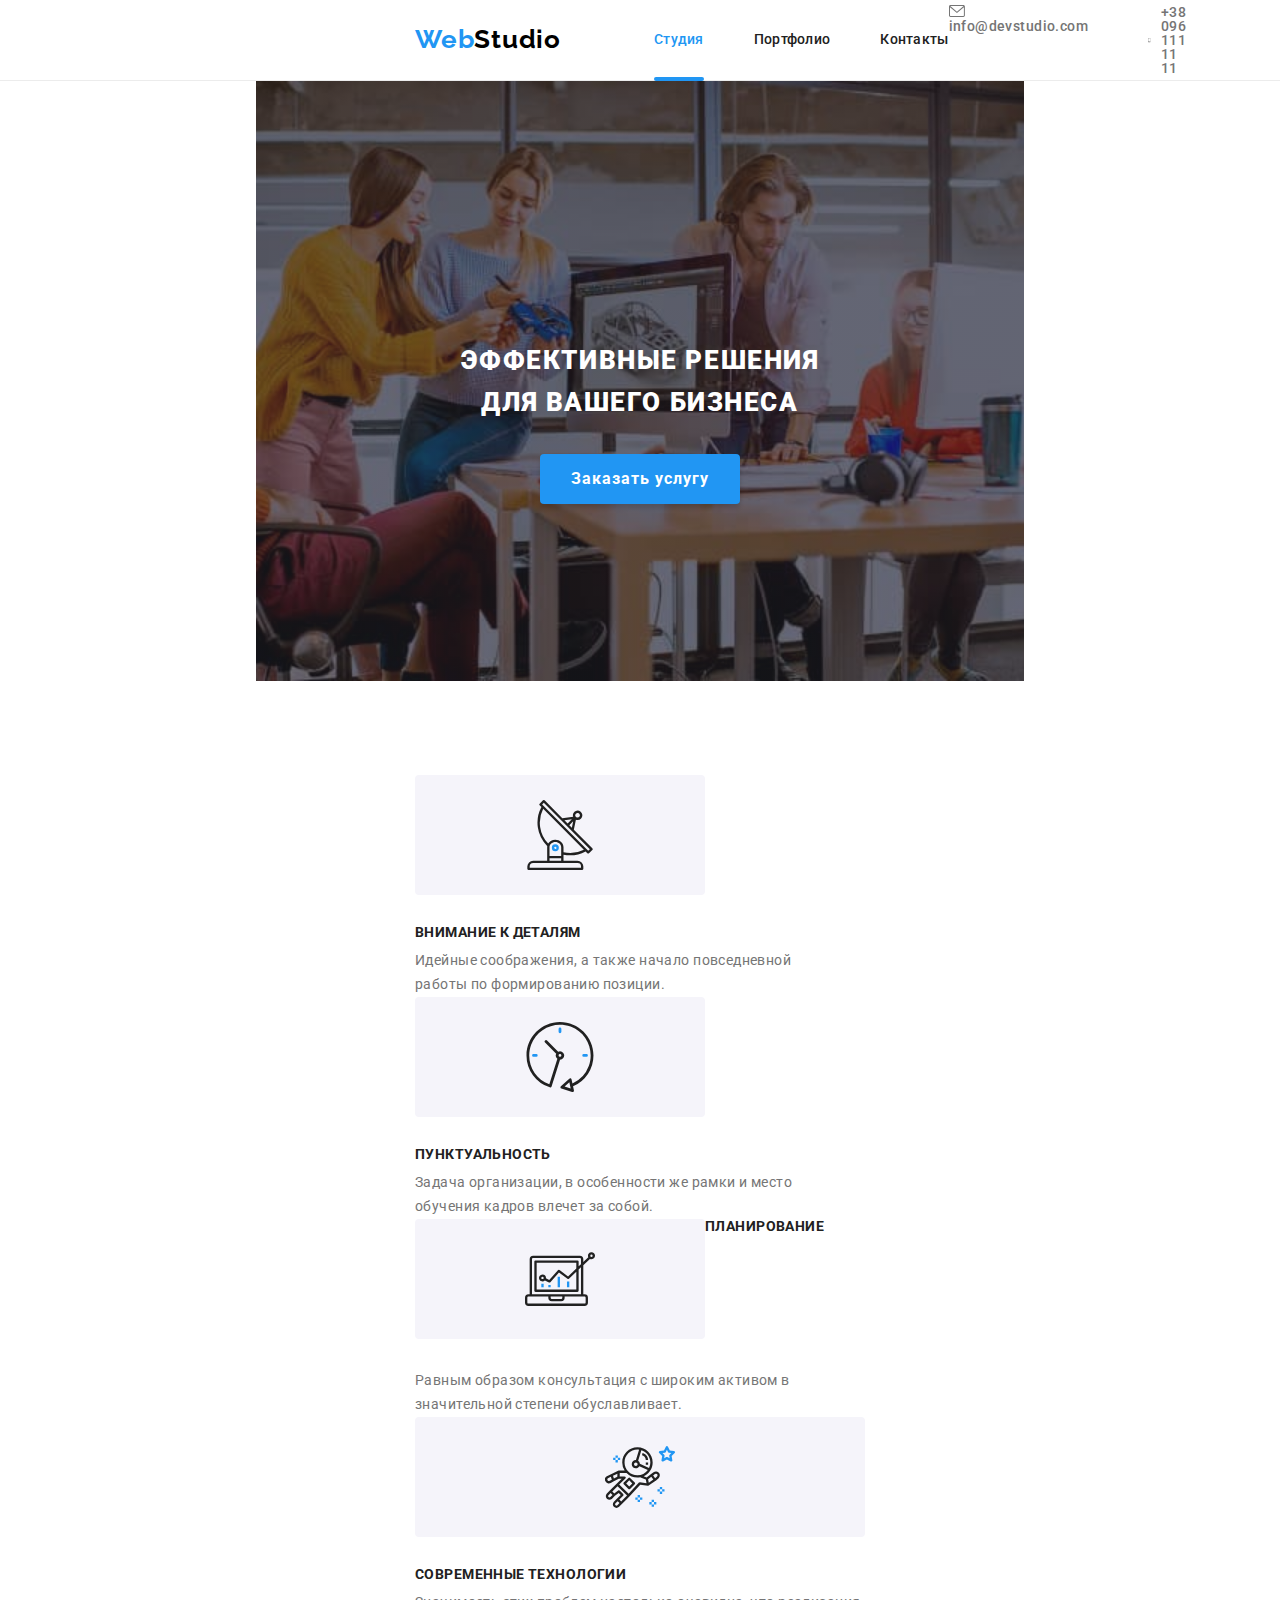
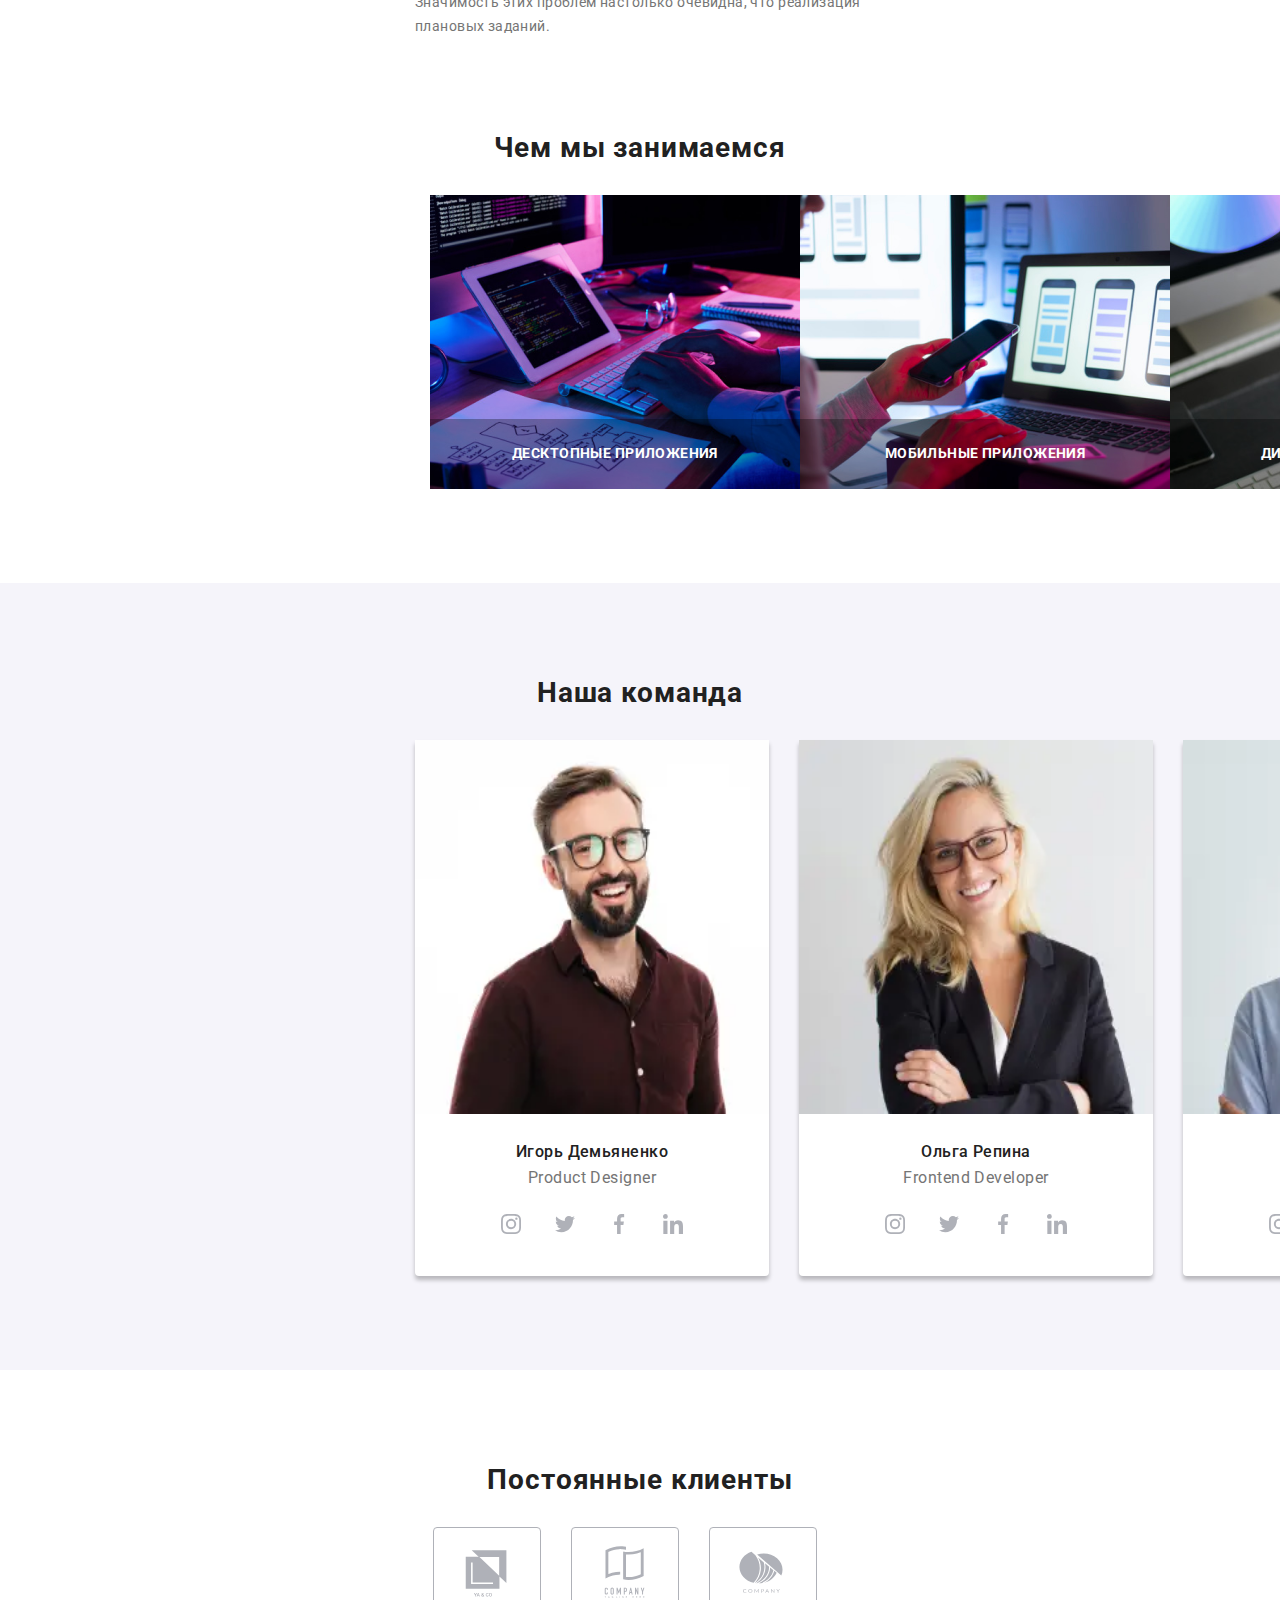
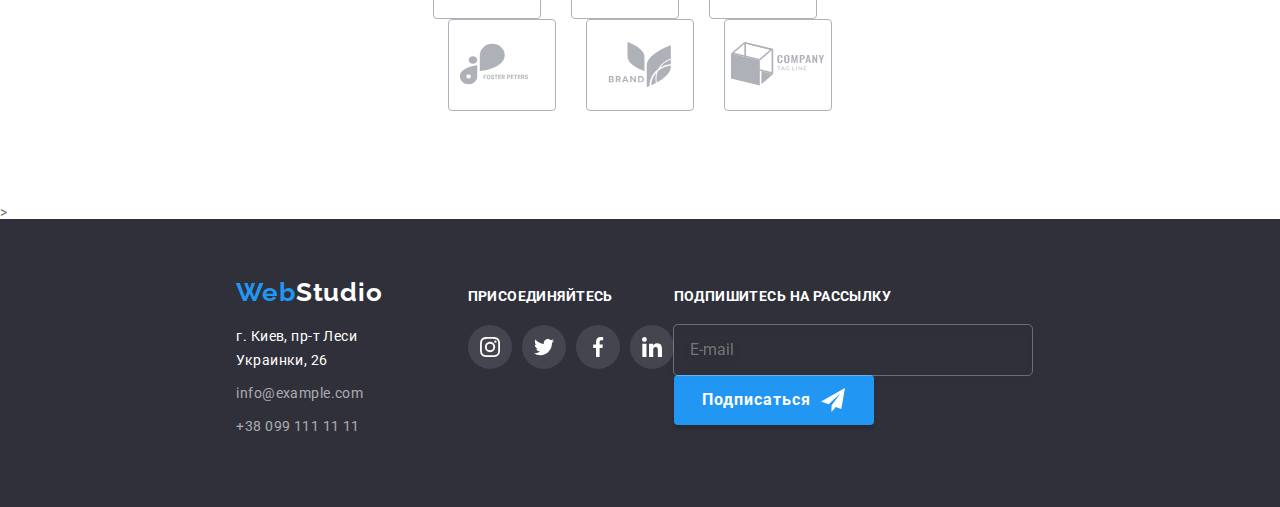
==== commit 3bfc9380: "mobile layout" ====
--- a/index.html
+++ b/index.html
@@ -1,452 +1,819 @@
-
 <!DOCTYPE html>
 <html lang="ru">
-<head>
-    <meta charset="UTF-8">
-    <meta http-equiv="X-UA-Compatible" content="IE=edge">
-    <meta name="viewport" content="width=device-width, initial-scale=1.0">
+  <head>
+    <meta charset="UTF-8" />
+    <meta http-equiv="X-UA-Compatible" content="IE=edge" />
+    <meta name="viewport" content="width=device-width, initial-scale=1.0" />
     <title>WebStudio</title>
-    <link rel="preconnect" href="https://fonts.googleapis.com">
-    <link rel="preconnect" href="https://fonts.gstatic.com" crossorigin>
-    <link href="https://fonts.googleapis.com/css2?family=Raleway:wght@700&family=Roboto:wght@400;500;700&display=swap" rel="stylesheet">
-    <link rel="stylesheet" href="https://cdnjs.cloudflare.com/ajax/libs/modern-normalize/1.1.0/modern-normalize.min.css">
-    <!-- <link rel="stylesheet" href="./css/style.css"> -->  
-	  <link rel="stylesheet" href="./css/main.min.css">
-    <link href="https://unpkg.com/aos@2.3.1/dist/aos.css" rel="stylesheet">
-</head>
-<body>
+    <link rel="preconnect" href="https://fonts.googleapis.com" />
+    <link rel="preconnect" href="https://fonts.gstatic.com" crossorigin />
+    <link
+      href="https://fonts.googleapis.com/css2?family=Raleway:wght@700&family=Roboto:wght@400;500;700&display=swap"
+      rel="stylesheet"
+    />
+    <link
+      rel="stylesheet"
+      href="https://cdnjs.cloudflare.com/ajax/libs/modern-normalize/1.1.0/modern-normalize.min.css"
+    />
+    <!-- <link rel="stylesheet" href="./css/style.css"> -->
+    <link rel="stylesheet" href="./css/main.min.css" />
+    <link href="https://unpkg.com/aos@2.3.1/dist/aos.css" rel="stylesheet" />
+  </head>
+  <body id="page">
     <!--header-->
     <header class="header-content">
-        <div class="container flexbox">
-            <nav>
-                <a class="header__logo" href="./index.html"><span class="span">Web</span>Studio</a>
-                <ul class="header__menu">
-                    <li><a class="header__link-active header__link-active--marker" href="./index.html">Студия</a></li>
-                    <li><a class="header__link " href="./portfolio.html">Портфолио</a></li>
-                    <li><a class="header__link " href="/">Контакты</a></li>
-                </ul>
-            </nav>
-            <ul class="header__contacts">
-                <li>
-                <a class="header__email-contact" href="mailto:ingo@devstudio.com">
-                    <svg class="header__icon envelope" width="16" height="12">
-                        <use href="./images/icons.svg#icon-envelope"></use>
-                    </svg>info@devstudio.com</a></li>
-                <li><a class="header__phone" href="tel:380961111111">
+      <div class="container flexbox header__container">
+        <a class="header__logo" href="./index.html"
+          ><span class="span">Web</span>Studio</a
+        >
+        <button
+          type="button"
+          class="menu-btn"
+          aria-expanded="false"
+          aria-controls="mobile-menu"
+          aria-label="mobile menu button"
+          data-menu-button
+        >
+          <svg
+            class="menu-btn__icon"
+            height="40"
+            width="40"
+            aria-label="Переключатель меню"
+          >
+            <use
+              class="menu-btn__open"
+              href="./images/sprite-menu.svg#icon-menu"
+            ></use>
+            <use
+              class="menu-btn__close"
+              href="./images/sprite-menu.svg#icon-close"
+            ></use>
+          </svg>
+        </button>
+        <div class="mobile-menu" id="mobile-menu" data-menu="">
+          <nav>
+            <ul class="header__menu">
+              <li>
+                <a
+                  class="header__link-active header__link-active--marker"
+                  href="./index.html"
+                  >Студия</a
+                >
+              </li>
+              <li>
+                <a class="header__link" href="./portfolio.html">Портфолио</a>
+              </li>
+              <li><a class="header__link" href="/">Контакты</a></li>
+            </ul>
+          </nav>
+          <ul class="header__contacts">
+            <li class="contacts__item">
+              <a class="header__icon envelope" href="mailto:info@devstudio.com">
+                <svg class="contacts__icon" width="16" height="12">
+                  <use href="./images/icons.svg#icon-envelope"></use>
+                </svg>
+                info@devstudio.com
+              </a>
+            </li>
+            <li class="contacts__item">
+              <a class="header__phone" href="tel:+380961111111">
                 <svg class="header__icon" width="10" height="16">
-                    <use href="./images/icons.svg#icon-smartphone"></use>
-                </svg>
-                +38 096 111 11 11</a></li>
-            </ul>
+                  <use href="./images/icons.svg#icon-smartphone"></use>
+                </svg>
+                +38 096 111 11 11
+              </a>
+            </li>
+          </ul>
+          <ul class="mobile-menu__socials">
+            <li class="mobile-menu__item">
+              <a href="" class="mobile-menu__link">Instagram</a>
+            </li>
+            <li class="mobile-menu__item">
+              <a href="" class="mobile-menu__link">Twitter</a>
+            </li>
+            <li class="mobile-menu__item">
+              <a href="" class="mobile-menu__link">Facebook</a>
+            </li>
+            <li class="mobile-menu__item">
+              <a href="" class="mobile-menu__link">LinkedIn</a>
+            </li>
+          </ul>
         </div>
-        
+      </div>
     </header>
     <!--main-->
     <main>
-        <!--banner-->
-        <section class="banner">
-                <h1 class="banner__title">Эффективные решения для вашего бизнеса</h1>
-                <button class="button" type="button" data-modal-open >Заказать услугу </button>
-        </section>
-        <!--spacial-->
-        <section class="spacials container section">
-            <!--Скрытая сторка-->
-            <h2 class="spacial-slogan">Наши приемущества</h2>
-            <ul class="flexbox">
-                <li class="spacial">
-                    <div class="thumb">
-                        <svg class="spacial__icon" width="70" height="70">
-                          <use href="./images/icons.svg#icon-antenna"></use>
-                        </svg>
-                      </div>
-                    <h3 class="spacial-heading">Внимание к деталям</h3>
-                   <p class="spacial-text"> Идейные соображения, а также начало повседневной работы по формированию позиции.</p></li>
-                <li class="spacial">
-                  <div class="thumb">
-                      <svg class="spacial__icon" width="70" height="70">
-                        <use href="./images/icons.svg#icon-clock"></use>
-                      </svg>
-                    </div>
-                  <h3 class="spacial-heading">Пунктуальность</h3>
-                  <p class="spacial-text"> Задача организации, в особенности же рамки и место обучения кадров влечет за собой.</p></li>
-                <li class="spacial">
-                  <div class="thumb">
-                      <svg class="spacial__icon" width="70" height="70">
-                        <use href="./images/icons.svg#icon-diagram"></use>
-                      </svg>
-                    </div>
-                  <h3 class="spacial-heading">Планирование</h3>
-                  <p class="spacial-text"> Равным образом консультация с широким активом в значительной степени обуславливает.</p></li>
-                <li class="spacial">
-                  <div class="thumb">
-                      <svg class="spacial__icon" width="70" height="70">
-                        <use href="./images/icons.svg#icon-astronaut"></use>
-                      </svg>
-                    </div>
-                  <h3 class="spacial-heading">Современные технологии</h3>
-                  <p class="spacial-text"> Значимость этих проблем настолько очевидна, что реализация плановых заданий.</p></li>
-            </ul>
-        </section>
-        <!--main-things-->
-        <section class="main-thing container section">    
-            <h2 class="main__header">Чем мы занимаемся</h2>
-            <ul class="photo">
-                <li class="photo-item">
-                  <div class=" thing">
-                    <img class="" src="./images/image2.jpg" width="370" height="294" alt="Фотография Десктопные приложения">
-                    <h3 class="main__text-title">Десктопные приложения</h3>
-                  </div>
+      <!--banner-->
+      <section class="banner">
+        <h1 class="banner__title">Эффективные решения для вашего бизнеса</h1>
+        <button class="button" type="button" data-modal-open>
+          Заказать услугу
+        </button>
+      </section>
+      <!--spacial-->
+      <section class="spacials container section">
+        <!--Скрытая сторка-->
+        <h2 class="spacial-slogan">Наши приемущества</h2>
+        <ul class="">
+          <li class="spacial">
+            <div class="thumb">
+              <svg class="spacial__icon" width="70" height="70">
+                <use href="./images/icons.svg#icon-antenna"></use>
+              </svg>
+            </div>
+            <h3 class="spacial-heading">Внимание к деталям</h3>
+            <p class="spacial-text">
+              Идейные соображения, а также начало повседневной работы по
+              формированию позиции.
+            </p>
+          </li>
+          <li class="spacial">
+            <div class="thumb">
+              <svg class="spacial__icon" width="70" height="70">
+                <use href="./images/icons.svg#icon-clock"></use>
+              </svg>
+            </div>
+            <h3 class="spacial-heading">Пунктуальность</h3>
+            <p class="spacial-text">
+              Задача организации, в особенности же рамки и место обучения кадров
+              влечет за собой.
+            </p>
+          </li>
+          <li class="spacial">
+            <div class="thumb">
+              <svg class="spacial__icon" width="70" height="70">
+                <use href="./images/icons.svg#icon-diagram"></use>
+              </svg>
+            </div>
+            <h3 class="spacial-heading">Планирование</h3>
+            <p class="spacial-text">
+              Равным образом консультация с широким активом в значительной
+              степени обуславливает.
+            </p>
+          </li>
+          <li class="spacial">
+            <div class="thumb">
+              <svg class="spacial__icon" width="70" height="70">
+                <use href="./images/icons.svg#icon-astronaut"></use>
+              </svg>
+            </div>
+            <h3 class="spacial-heading">Современные технологии</h3>
+            <p class="spacial-text">
+              Значимость этих проблем настолько очевидна, что реализация
+              плановых заданий.
+            </p>
+          </li>
+        </ul>
+      </section>
+      <!--main-things-->
+      <section class="main-thing container section">
+        <h2 class="main__header">Чем мы занимаемся</h2>
+        <ul class="photo container">
+          <li class="photo-item">
+            <div class="thing">
+              <img
+                class=""
+                src="./images/image2.jpg"
+                width="370"
+                height="294"
+                alt="Фотография Десктопные приложения"
+              />
+              <h3 class="main__text-title">Десктопные приложения</h3>
+            </div>
+          </li>
+          <li class="photo-item">
+            <div class="thing">
+              <img
+                class=""
+                src="./images/image3.jpg"
+                width="370"
+                height="294"
+                alt="Фотография Мобильние приложения"
+              />
+              <h3 class="main__text-title">Мобильные приложения</h3>
+            </div>
+          </li>
+          <li class="photo-item">
+            <div class="thing">
+              <img
+                class=""
+                src="./images/image4.jpg"
+                width="370"
+                height="294"
+                alt="Фотография Дизайнерские решения"
+              />
+              <h3 class="main__text-title">Дизайнерские решения</h3>
+            </div>
+          </li>
+        </ul>
+      </section>
+      <!--team-->
+      <section class="main-team section">
+        <div class="container">
+          <h2 class="main__header">Наша команда</h2>
+          <ul class="photo-team">
+            <li class="team-item">
+              <picture>
+                <source
+                  media="(min-width: 1200px)"
+                  type="image/webp"
+                  srcset="
+                    ./images/staff/desktop/member1.webp    1x,
+                    ./images/staff/desktop/member1@2x.webp 2x
+                  "
+                />
+                <source
+                  media="(min-width: 1200px)"
+                  type="image/jpg"
+                  srcset="
+                    ./images/staff/desktop/member1.jpg    1x,
+                    ./images/staff/desktop/member1@2x.jpg 2x
+                  "
+                />
+
+                <source
+                  media="(min-width: 768px)"
+                  type="image/webp"
+                  srcset="
+                    ./images/staff/tablet/member1.webp    1x,
+                    ./images/staff/tablet/member1@2x.webp 2x
+                  "
+                />
+                <source
+                  media="(min-width: 768px)"
+                  type="image/jpg"
+                  srcset="
+                    ./images/staff/tablet/member1.jpg    1x,
+                    ./images/staff/tablet/member1@2x.jpg 2x
+                  "
+                />
+
+                <source
+                  media="(max-width: 767px)"
+                  type="image/webp"
+                  srcset="
+                    ./images/staff/mobile/member1.webp    1x,
+                    ./images/staff/mobile/member1@2x.webp 2x
+                  "
+                />
+                <source
+                  media="(max-width: 767px)"
+                  type="image/jpg"
+                  srcset="
+                    ./images/staff/mobile/member1.jpg    1x,
+                    ./images/staff/mobile/member1@2x.jpg 2x
+                  "
+                />
+                <img
+                  class="team"
+                  loading="lazy"
+                  src="./images/staff/mobile/member1.jpg"
+                  alt="Фотография сотрудника"
+                  width="450"
+                  height="460"
+                />
+              </picture>
+              <div class="team-member">
+                <h3 class="team-item-header">Игорь Демьяненко</h3>
+                <p class="team-item-text" lang="en">Product Designer</p>
+                <ul class="list flexbox">
+                  <li class="network">
+                    <a class="social-network" href="" aria-label="instagram">
+                      <svg class="network__icon" width="20" height="20">
+                        <use href="./images/icons.svg#icon-instagram"></use>
+                      </svg>
+                    </a>
+                  </li>
+                  <li class="network">
+                    <a class="social-network" href="" aria-label="twitter">
+                      <svg class="network__icon" width="20" height="20">
+                        <use href="./images/icons.svg#icon-twitter"></use>
+                      </svg>
+                    </a>
+                  </li>
+                  <li class="network">
+                    <a class="social-network" href="" aria-label="facebook">
+                      <svg class="network__icon" width="20" height="20">
+                        <use href="./images/icons.svg#icon-facebook"></use>
+                      </svg>
+                    </a>
+                  </li>
+                  <li class="network">
+                    <a class="social-network" href="" aria-label="linkedin">
+                      <svg class="network__icon" width="20" height="20">
+                        <use href="./images/icons.svg#icon-linkedin"></use>
+                      </svg>
+                    </a>
+                  </li>
+                </ul>
+              </div>
+            </li>
+            <li class="team-item">
+              <picture>
+                <source
+                  media="(min-width: 1200px)"
+                  type="image/webp"
+                  srcset="
+                    ./images/staff/desktop/member2.webp    1x,
+                    ./images/staff/desktop/member2@2x.webp 2x
+                  "
+                />
+                <source
+                  media="(min-width: 1200px)"
+                  type="image/jpg"
+                  srcset="
+                    ./images/staff/desktop/member2.jpg    1x,
+                    ./images/staff/desktop/member2@2x.jpg 2x
+                  "
+                />
+
+                <source
+                  media="(min-width: 768px)"
+                  type="image/webp"
+                  srcset="
+                    ./images/staff/tablet/member2.webp    1x,
+                    ./images/staff/tablet/member2@2x.webp 2x
+                  "
+                />
+                <source
+                  media="(min-width: 768px)"
+                  type="image/jpg"
+                  srcset="
+                    ./images/staff/tablet/member2.jpg    1x,
+                    ./images/staff/tablet/member2@2x.jpg 2x
+                  "
+                />
+
+                <source
+                  media="(max-width: 767px)"
+                  type="image/webp"
+                  srcset="
+                    ./images/staff/mobile/member2.webp    1x,
+                    ./images/staff/mobile/member2@2x.webp 2x
+                  "
+                />
+                <source
+                  media="(max-width: 767px)"
+                  type="image/jpg"
+                  srcset="
+                    ./images/staff/mobile/member2.jpg    1x,
+                    ./images/staff/mobile/member2@2x.jpg 2x
+                  "
+                />
+                <img
+                  class="team"
+                  loading="lazy"
+                  src="./images/staff/mobile/member2.jpg"
+                  alt="Фотография сотрудника"
+                  width="450"
+                  height="460"
+                />
+              </picture>
+              <div class="team-member">
+                <h3 class="team-item-header">Ольга Репина</h3>
+                <p class="team-item-text" lang="en">Frontend Developer</p>
+                <ul class="list flexbox">
+                  <li class="network">
+                    <a class="social-network" href="" aria-label="instagram">
+                      <svg class="network__icon" width="20" height="20">
+                        <use href="./images/icons.svg#icon-instagram"></use>
+                      </svg>
+                    </a>
+                  </li>
+                  <li class="network">
+                    <a class="social-network" href="" aria-label="twitter">
+                      <svg class="network__icon" width="20" height="20">
+                        <use href="./images/icons.svg#icon-twitter"></use>
+                      </svg>
+                    </a>
+                  </li>
+                  <li class="network">
+                    <a class="social-network" href="" aria-label="facebook">
+                      <svg class="network__icon" width="20" height="20">
+                        <use href="./images/icons.svg#icon-facebook"></use>
+                      </svg>
+                    </a>
+                  </li>
+                  <li class="network">
+                    <a class="social-network" href="" aria-label="linkedin">
+                      <svg class="network__icon" width="20" height="20">
+                        <use href="./images/icons.svg#icon-linkedin"></use>
+                      </svg>
+                    </a>
+                  </li>
+                </ul>
+              </div>
+            </li>
+            <li class="team-item">
+              <picture>
+                <source
+                  media="(min-width: 1200px)"
+                  type="image/webp"
+                  srcset="
+                    ./images/staff/desktop/member3.webp    1x,
+                    ./images/staff/desktop/member3@2x.webp 2x
+                  "
+                />
+                <source
+                  media="(min-width: 1200px)"
+                  type="image/jpg"
+                  srcset="
+                    ./images/staff/desktop/member3.jpg    1x,
+                    ./images/staff/desktop/member3@2x.jpg 2x
+                  "
+                />
+
+                <source
+                  media="(min-width: 768px)"
+                  type="image/webp"
+                  srcset="
+                    ./images/staff/tablet/member3.webp    1x,
+                    ./images/staff/tablet/member3@2x.webp 2x
+                  "
+                />
+                <source
+                  media="(min-width: 768px)"
+                  type="image/jpg"
+                  srcset="
+                    ./images/staff/tablet/member3.jpg    1x,
+                    ./images/staff/tablet/member3@2x.jpg 2x
+                  "
+                />
+
+                <source
+                  media="(max-width: 767px)"
+                  type="image/webp"
+                  srcset="
+                    ./images/staff/mobile/member3.webp    1x,
+                    ./images/staff/mobile/member3@2x.webp 2x
+                  "
+                />
+                <source
+                  media="(max-width: 767px)"
+                  type="image/jpg"
+                  srcset="
+                    ./images/staff/mobile/member3.jpg    1x,
+                    ./images/staff/mobile/member3@2x.jpg 2x
+                  "
+                />
+                <img
+                  class="team"
+                  loading="lazy"
+                  src="./images/staff/mobile/member3.jpg"
+                  alt="Фотография сотрудника"
+                  width="450"
+                  height="460"
+                />
+              </picture>
+              <div class="team-member">
+                <h3 class="team-item-header">Николай Тарасов</h3>
+                <p class="team-item-text" lang="en">Marketing</p>
+                <ul class="list flexbox">
+                  <li class="network">
+                    <a class="social-network" href="" aria-label="instagram">
+                      <svg class="network__icon" width="20" height="20">
+                        <use href="./images/icons.svg#icon-instagram"></use>
+                      </svg>
+                    </a>
+                  </li>
+                  <li class="network">
+                    <a class="social-network" href="" aria-label="twitter">
+                      <svg class="network__icon" width="20" height="20">
+                        <use href="./images/icons.svg#icon-twitter"></use>
+                      </svg>
+                    </a>
+                  </li>
+                  <li class="network">
+                    <a class="social-network" href="" aria-label="facebook">
+                      <svg class="network__icon" width="20" height="20">
+                        <use href="./images/icons.svg#icon-facebook"></use>
+                      </svg>
+                    </a>
+                  </li>
+                  <li class="network">
+                    <a class="social-network" href="" aria-label="linkedin">
+                      <svg class="network__icon" width="20" height="20">
+                        <use href="./images/icons.svg#icon-linkedin"></use>
+                      </svg>
+                    </a>
+                  </li>
+                </ul>
+              </div>
+            </li>
+            <li class="team-item">
+              <picture>
+                <source
+                  media="(min-width: 1200px)"
+                  type="image/webp"
+                  srcset="
+                    ./images/staff/desktop/member4.webp    1x,
+                    ./images/staff/desktop/member4@2x.webp 2x
+                  "
+                />
+                <source
+                  media="(min-width: 1200px)"
+                  type="image/jpg"
+                  srcset="
+                    ./images/staff/desktop/member4.jpg    1x,
+                    ./images/staff/desktop/member4@2x.jpg 2x
+                  "
+                />
+
+                <source
+                  media="(min-width: 768px)"
+                  type="image/webp"
+                  srcset="
+                    ./images/staff/tablet/member4.webp    1x,
+                    ./images/staff/tablet/member4@2x.webp 2x
+                  "
+                />
+                <source
+                  media="(min-width: 768px)"
+                  type="image/jpg"
+                  srcset="
+                    ./images/staff/tablet/member4.jpg    1x,
+                    ./images/staff/tablet/member4@2x.jpg 2x
+                  "
+                />
+
+                <source
+                  media="(max-width: 767px)"
+                  type="image/webp"
+                  srcset="
+                    ./images/staff/mobile/member4.webp    1x,
+                    ./images/staff/mobile/member4@2x.webp 2x
+                  "
+                />
+                <source
+                  media="(max-width: 767px)"
+                  type="image/jpg"
+                  srcset="
+                    ./images/staff/mobile/member4.jpg    1x,
+                    ./images/staff/mobile/member4@2x.jpg 2x
+                  "
+                />
+                <img
+                  class="team"
+                  loading="lazy"
+                  src="./images/staff/mobile/member4.jpg"
+                  alt="Фотография сотрудника"
+                  width="450"
+                  height="460"
+                />
+              </picture>
+              <div class="team-member">
+                <h3 class="team-item-header">Михаил Ермаков</h3>
+                <p class="team-item-text" lang="en">UI Designer</p>
+                <ul class="list flexbox">
+                  <li class="network">
+                    <a class="social-network" href="" aria-label="instagram">
+                      <svg class="network__icon" width="20" height="20">
+                        <use href="./images/icons.svg#icon-instagram"></use>
+                      </svg>
+                    </a>
+                  </li>
+                  <li class="network">
+                    <a class="social-network" href="" aria-label="twitter">
+                      <svg class="network__icon" width="20" height="20">
+                        <use href="./images/icons.svg#icon-twitter"></use>
+                      </svg>
+                    </a>
+                  </li>
+                  <li class="network">
+                    <a class="social-network" href="" aria-label="facebook">
+                      <svg class="network__icon" width="20" height="20">
+                        <use href="./images/icons.svg#icon-facebook"></use>
+                      </svg>
+                    </a>
+                  </li>
+                  <li class="network">
+                    <a class="social-network" href="" aria-label="linkedin">
+                      <svg class="network__icon" width="20" height="20">
+                        <use href="./images/icons.svg#icon-linkedin"></use>
+                      </svg>
+                    </a>
+                  </li>
+                </ul>
+              </div>
+            </li>
+          </ul>
+        </div>
+      </section>
+      <!-- Clients Section -->
+      <section class="clients section">
+        <div class="container">
+          <h2 class="main__header">Постоянные клиенты</h2>
+          <ul class="list">
+            <li class="clients__item">
+              <a class="clients__link" href="">
+                <svg class="clients__icon" width="106" height="60">
+                  <use href="./images/icons.svg#icon-client1"></use>
+                </svg>
+              </a>
+            </li>
+            <li class="clients__item">
+              <a class="clients__link" href="">
+                <svg class="clients__icon" width="106" height="60">
+                  <use href="./images/icons.svg#icon-client2"></use>
+                </svg>
+              </a>
+            </li>
+            <li class="clients__item">
+              <a class="clients__link" href="">
+                <svg class="clients__icon" width="106" height="60">
+                  <use href="./images/icons.svg#icon-client3"></use>
+                </svg>
+              </a>
+            </li>
+            <li class="clients__item">
+              <a class="clients__link" href="">
+                <svg class="clients__icon" width="106" height="60">
+                  <use href="./images/icons.svg#icon-client4"></use>
+                </svg>
+              </a>
+            </li>
+            <li class="clients__item">
+              <a class="clients__link" href="">
+                <svg class="clients__icon" width="106" height="60">
+                  <use href="./images/icons.svg#icon-client5"></use>
+                </svg>
+              </a>
+            </li>
+            <li class="clients__item">
+              <a class="clients__link" href="">
+                <svg class="clients__icon" width="106" height="60">
+                  <use href="./images/icons.svg#icon-client6"></use>
+                </svg>
+              </a>
+            </li>
+          </ul>
+        </div>
+      </section>
+      >
+      <!--footer-->
+      <footer class="bottom" id="contacts">
+        <div class="container footer-list">
+          <div class="footer__contacts">
+            <a class="logo" href="/"><span class="span">Web</span>Studio</a>
+            <address>
+              <ul class="adress">
+                <li class="adress-item">
+                  <a class="adress-link" href=""
+                    >г. Киев, пр-т Леси Украинки, 26</a
+                  >
                 </li>
-                <li class="photo-item">
-                  <div class="thing">
-                    <img class="" src="./images/image3.jpg" width="370" height="294" alt="Фотография Мобильние приложения">
-                      <h3 class="main__text-title">Мобильные приложения</h3>
-                  </div>
+                <li class="adress-item">
+                  <a class="adress-link" href="mailto:info@example.com"
+                    >info@example.com</a
+                  >
                 </li>
-                <li class="photo-item">
-                  <div class=" thing">
-                      <img class="" src="./images/image4.jpg" width="370" height="294"  alt="Фотография Дизайнерские решения">
-                    <h3 class="main__text-title">Дизайнерские решения</h3>
-                  </div>
-                </li>
-            </ul>
-
-        </section>
-       <!--team-->
-        <section class="main-team section">    
-            <div class="container">
-                <h2 class="main__header">Наша команда</h2>
-                    <ul class="photo-team">
-                        <li class="team-item">
-                            <img class="team" src="./images/image5.jpg" width="270" height="260" alt="Фотографмя Игорь Демьяненко">
-                            <div class="team-member">
-                                <h3 class="team-item-header">Игорь Демьяненко</h3>
-                                <p class="team-item-text" lang="en">Product Designer</p>
-                                <ul class="list flexbox">
-                                  <li class="network">
-                                    <a class="social-network" href="" aria-label="instagram">
-                                      <svg class="network__icon" width="20" height="20">
-                                        <use href="./images/icons.svg#icon-instagram"></use>
-                                      </svg>
-                                    </a>
-                                  </li>
-                                  <li class="network">
-                                    <a class="social-network" href="" aria-label="twitter">
-                                      <svg class="network__icon" width="20" height="20">
-                                        <use href="./images/icons.svg#icon-twitter"></use>
-                                      </svg>
-                                    </a>
-                                  </li>
-                                  <li class="network">
-                                    <a class="social-network" href="" aria-label="facebook">
-                                      <svg class="network__icon" width="20" height="20">
-                                        <use href="./images/icons.svg#icon-facebook"></use>
-                                      </svg>
-                                    </a>
-                                  </li>
-                                  <li class="network">
-                                    <a class="social-network" href="" aria-label="linkedin">
-                                      <svg class="network__icon" width="20" height="20">
-                                        <use href="./images/icons.svg#icon-linkedin"></use>
-                                      </svg>
-                                    </a>
-                                  </li>
-                                </ul>
-                              </div>
-                        </li>
-                        <li class="team-item">
-                            <img class="team" src="./images/image6.jpg" width="270" height="260" alt="Фотография Ольга Репина">
-                            <div class="team-member">
-                                <h3 class="team-item-header">Ольга Репина</h3>
-                                <p class="team-item-text" lang="en">Frontend Developer</p>
-                                <ul class="list flexbox">
-                                  <li class="network">
-                                    <a class="social-network" href="" aria-label="instagram">
-                                      <svg class="network__icon" width="20" height="20">
-                                        <use href="./images/icons.svg#icon-instagram"></use>
-                                      </svg>
-                                    </a>
-                                  </li>
-                                  <li class="network">
-                                    <a class="social-network" href="" aria-label="twitter">
-                                      <svg class="network__icon" width="20" height="20">
-                                        <use href="./images/icons.svg#icon-twitter"></use>
-                                      </svg>
-                                    </a>
-                                  </li>
-                                  <li class="network">
-                                    <a class="social-network" href="" aria-label="facebook">
-                                      <svg class="network__icon" width="20" height="20">
-                                        <use href="./images/icons.svg#icon-facebook"></use>
-                                      </svg>
-                                    </a>
-                                  </li>
-                                  <li class="network">
-                                    <a class="social-network" href="" aria-label="linkedin">
-                                      <svg class="network__icon" width="20" height="20">
-                                        <use href="./images/icons.svg#icon-linkedin"></use>
-                                      </svg>
-                                    </a>
-                                  </li>
-                                </ul>
-                              </div>
-                        </li>
-                        <li class="team-item">
-                            <img class="team" src="./images/image8.jpg" width="270" height="260"  alt="Фотография Николай Тарасов">
-                            <div class="team-member">
-                                <h3 class="team-item-header">Николай Тарасов</h3>
-                                <p class="team-item-text" lang="en">Marketing</p>
-                                <ul class="list flexbox">
-                                  <li class="network">
-                                    <a class="social-network" href="" aria-label="instagram">
-                                      <svg class="network__icon" width="20" height="20">
-                                        <use href="./images/icons.svg#icon-instagram"></use>
-                                      </svg>
-                                    </a>
-                                  </li>
-                                  <li class="network">
-                                    <a class="social-network" href="" aria-label="twitter">
-                                      <svg class="network__icon" width="20" height="20">
-                                        <use href="./images/icons.svg#icon-twitter"></use>
-                                      </svg>
-                                    </a>
-                                  </li>
-                                  <li class="network">
-                                    <a class="social-network" href="" aria-label="facebook">
-                                      <svg class="network__icon" width="20" height="20">
-                                        <use href="./images/icons.svg#icon-facebook"></use>
-                                      </svg>
-                                    </a>
-                                  </li>
-                                  <li class="network">
-                                    <a class="social-network" href="" aria-label="linkedin">
-                                      <svg class="network__icon" width="20" height="20">
-                                        <use href="./images/icons.svg#icon-linkedin"></use>
-                                      </svg>
-                                    </a>
-                                  </li>
-                                </ul>
-                              </div>
-                        </li>
-                        <li class="team-item">
-                            <img class="team" src="./images/image7.jpg" width="270" height="260"  alt="Фотография Михаил Ермаков">
-                            <div class="team-member">
-                                <h3 class="team-item-header">Михаил Ермаков</h3>
-                                <p class="team-item-text" lang="en">UI Designer</p>
-                                <ul class="list flexbox">
-                                  <li class="network">
-                                    <a class="social-network" href="" aria-label="instagram">
-                                      <svg class="network__icon" width="20" height="20">
-                                        <use href="./images/icons.svg#icon-instagram"></use>
-                                      </svg>
-                                    </a>
-                                  </li>
-                                  <li class="network">
-                                    <a class="social-network" href="" aria-label="twitter">
-                                      <svg class="network__icon" width="20" height="20">
-                                        <use href="./images/icons.svg#icon-twitter"></use>
-                                      </svg>
-                                    </a>
-                                  </li>
-                                  <li class="network">
-                                    <a class="social-network" href="" aria-label="facebook">
-                                      <svg class="network__icon" width="20" height="20">
-                                        <use href="./images/icons.svg#icon-facebook"></use>
-                                      </svg>
-                                    </a>
-                                  </li>
-                                  <li class="network">
-                                    <a class="social-network" href="" aria-label="linkedin">
-                                      <svg class="network__icon" width="20" height="20">
-                                        <use href="./images/icons.svg#icon-linkedin"></use>
-                                      </svg>
-                                    </a>
-                                  </li>
-                                </ul>
-                              </div>
-                        </li>
-                    </ul>
-            </div>
-        </section>
-        <!-- Clients Section -->
-        <section class="clients section">
-            <div class="container">
-              <h2 class="main__header">Постоянные клиенты</h2>
-              <ul class="list flexbox">
-                <li class="clients__item">
-                  <a class="clients__link" href="">
-                    <svg class="clients__icon" width="106" height="60">
-                      <use href="./images/icons.svg#icon-client1"></use>
-                    </svg>
-                  </a>
-                </li>
-                <li class="clients__item">
-                  <a class="clients__link" href="">
-                    <svg class="clients__icon" width="106" height="60">
-                      <use href="./images/icons.svg#icon-client2"></use>
-                    </svg>
-                  </a>
-                </li>
-                <li class="clients__item">
-                  <a class="clients__link" href="">
-                    <svg class="clients__icon" width="106" height="60">
-                      <use href="./images/icons.svg#icon-client3"></use>
-                    </svg>
-                  </a>
-                </li>
-                <li class="clients__item">
-                  <a class="clients__link" href="">
-                    <svg class="clients__icon" width="106" height="60">
-                      <use href="./images/icons.svg#icon-client4"></use>
-                    </svg>
-                  </a>
-                </li>
-                <li class="clients__item">
-                  <a class="clients__link" href="">
-                    <svg class="clients__icon" width="106" height="60">
-                      <use href="./images/icons.svg#icon-client5"></use>
-                    </svg>
-                  </a>
-                </li>
-                <li class="clients__item">
-                  <a class="clients__link" href="">
-                    <svg class="clients__icon" width="106" height="60">
-                      <use href="./images/icons.svg#icon-client6"></use>
-                    </svg>
-                  </a>
+                <li class="adress-item">
+                  <a class="adress-link" href="tel:+380991111111"
+                    >+38 099 111 11 11</a
+                  >
                 </li>
               </ul>
-            </div>
-          </section>
-        <!--footer-->
-    <footer class="bottom" id="contacts">
-        <div class="container footer-list">
-            <div class="">
-                        <a class="logo" href="/"><span class="span">Web</span>Studio</a>
-                    <address>
-                        <ul class="adress">
-                            <li class="adress-item">
-                            <a class="adress-link" href="" >г. Киев, пр-т Леси Украинки, 26</a></li>
-                            <li class="adress-item">
-                                <a class="adress-link" href="mailto:info@example.com">info@example.com</a></li>
-                            <li class="adress-item">
-                                <a class="adress-link" href="tel:+380991111111">+38 099 111 11 11</a></li>
-                        </ul>
-                    </address> 
-            </div>
-            <!-- networks -->
-            <div class="network-container">
-                <p class="call-of-action">присоединяйтесь</p>  
-                <ul class="list flexbox">
-                <li class="network">
-                    <a class="social-network" href="" aria-label="instagram">
-                    <svg class="subscription__icon" width="20" height="20">
-                        <use href="./images/icons.svg#icon-instagram"></use>
-                    </svg>
-                    </a>
-                </li>
-                <li class="network">
-                    <a class="social-network" href="" aria-label="twitter">
-                    <svg class="subscription__icon" width="20" height="20">
-                        <use href="./images/icons.svg#icon-twitter"></use>
-                    </svg>
-                    </a>
-                </li>
-                <li class="network">
-                    <a class="social-network" href="" aria-label="facebook">
-                    <svg class="subscription__icon" width="20" height="20">
-                        <use href="./images/icons.svg#icon-facebook"></use>
-                    </svg>
-                    </a>
-                </li>
-                <li class="network">
-                    <a class="social-network" href="" aria-label="linkedin">
-                    <svg class="subscription__icon" width="20" height="20">
-                        <use href="./images/icons.svg#icon-linkedin"></use>
-                    </svg>
-                    </a>
-                </li>
-                </ul>
-            </div>
-            <!-- subs -->
-            <form class="subscription">
-              <p class="call-of-action">Подпишитесь на рассылку</p>
-              <div class="subscription__form flexbox">
-                <label class="subscription__field">
-                  <input class="subscription__input" type="email" name="mail" placeholder="E-mail">
-                </label>
-                <button class="button button-icon" type="submit">
-                  Подписаться
-                  <svg class="subscription__icon subscription__icon--button " width="24" height="24">
-                    <use href="./images/icons.svg#icon-send"></use>
+            </address>
+          </div>
+          <!-- networks -->
+          <div class="network-container">
+            <p class="call-of-action">присоединяйтесь</p>
+            <ul class="socials">
+              <li class="network">
+                <a class="social-network" href="" aria-label="instagram">
+                  <svg class="subscription__icon" width="20" height="20">
+                    <use href="./images/icons.svg#icon-instagram"></use>
                   </svg>
-                </button>
-              </div>
-            </form>
+                </a>
+              </li>
+              <li class="network">
+                <a class="social-network" href="" aria-label="twitter">
+                  <svg class="subscription__icon" width="20" height="20">
+                    <use href="./images/icons.svg#icon-twitter"></use>
+                  </svg>
+                </a>
+              </li>
+              <li class="network">
+                <a class="social-network" href="" aria-label="facebook">
+                  <svg class="subscription__icon" width="20" height="20">
+                    <use href="./images/icons.svg#icon-facebook"></use>
+                  </svg>
+                </a>
+              </li>
+              <li class="network">
+                <a class="social-network" href="" aria-label="linkedin">
+                  <svg class="subscription__icon" width="20" height="20">
+                    <use href="./images/icons.svg#icon-linkedin"></use>
+                  </svg>
+                </a>
+              </li>
+            </ul>
+          </div>
+          <!-- subs -->
+          <form class="subscription">
+            <p class="call-of-action">Подпишитесь на рассылку</p>
+            <div class="subscription__form">
+              <label class="subscription__field">
+                <input
+                  class="subscription__input"
+                  type="email"
+                  name="mail"
+                  placeholder="E-mail"
+                />
+              </label>
+              <button class="button button-icon" type="submit">
+                Подписаться
+                <svg
+                  class="subscription__icon subscription__icon--button"
+                  width="24"
+                  height="24"
+                >
+                  <use href="./images/icons.svg#icon-send"></use>
+                </svg>
+              </button>
+            </div>
+          </form>
         </div>
-    </footer>
-    <!-- Modal window -->
-    <div class="backdrop is-hidden" data-modal="">
-      <div class="modal">
-        <p class="modal-title">Оставьте свои данные, мы вам перезвоним</p>
-        <button class="modal__button" data-modal-close="">
-          <svg class="modal__icon" width="18" height="18">
-            <use href="./images/icons.svg#icon-close"></use>
-          </svg>
-        </button>
-        <form class="form" action="#" method="post" netlify="">
-			
-          <!-- name  -->
-          <div class="form__field">
-            <label class="form__label" for="name">Имя</label>
-            <input class="form__input" type="text" id="name" name="Имя">
-            <span class="form__icon"> <svg class="icon-" width="18" height="18">
-              <use href="./images/icons.svg#icon-person"></use>
+      </footer>
+      <!-- Modal window -->
+      <div class="backdrop is-hidden" data-modal="">
+        <div class="modal">
+          <p class="modal-title">Оставьте свои данные, мы вам перезвоним</p>
+          <button class="modal__button" data-modal-close="">
+            <svg class="modal__icon" width="18" height="18">
+              <use href="./images/icons.svg#icon-close"></use>
             </svg>
-            
-          </span>
-          </div>
-          <!-- phone -->
-          <div class="form__field">
-            <label class="form__label" for="tel">Телефон</label>
-            <input class="form__input" type="tel" id="tel" name="Телефон">
-            <span class="form__icon"><svg class="icon-" width="18" height="18">
-              <use href="./images/icons.svg#icon-phone"></use>
-            </svg>
-            </span>
-          </div>
-          <!-- email -->
-          <div class="form__field">
-            <label class="form__label" for="email">Почта </label>
-            <input class="form__input" type="email" id="email" name="Почта">
-            <span class="form__icon"><svg class="icon-" width="18" height="18">
-              <use href="./images/icons.svg#icon-email"></use>
-            </svg>
-            </span>
-          </div>
-          
-          <!-- text-area -->
-          <div class="form__field">
-            <label class="form__label" for="comment">Комментарий</label>
-            <textarea class="form__input textarea" type="text" rows="10" id="comment" name="Комментарий" placeholder="Введите коментарий"></textarea>
-          </div>
-    
-          <!--checkbox -->
-          <label class="form__checkbox" for="terms">
-            <input type="checkbox" class="form__checkbox--checkbox" id="terms" name="Условия">
-            <span class="form__checkbox--icon"></span>
-            <span class="form__checkbox--text">Соглашаюсь с рассылкой и принимаю 
-              <a href="#" class="form__checkbox--text-link"> Условия договора</a>
-            </span>
-          </label>
-          <!--button -->
-          <button class="button" type="submit" >Отправить</button>
-        </form>
+          </button>
+          <form class="form" action="#" method="post" netlify="">
+            <!-- name  -->
+            <div class="form__field">
+              <label class="form__label" for="name">Имя</label>
+              <input class="form__input" type="text" id="name" name="Имя" />
+              <span class="form__icon">
+                <svg class="icon-" width="18" height="18">
+                  <use href="./images/icons.svg#icon-person"></use>
+                </svg>
+              </span>
+            </div>
+            <!-- phone -->
+            <div class="form__field">
+              <label class="form__label" for="tel">Телефон</label>
+              <input class="form__input" type="tel" id="tel" name="Телефон" />
+              <span class="form__icon"
+                ><svg class="icon-" width="18" height="18">
+                  <use href="./images/icons.svg#icon-phone"></use>
+                </svg>
+              </span>
+            </div>
+            <!-- email -->
+            <div class="form__field">
+              <label class="form__label" for="email">Почта </label>
+              <input class="form__input" type="email" id="email" name="Почта" />
+              <span class="form__icon"
+                ><svg class="icon-" width="18" height="18">
+                  <use href="./images/icons.svg#icon-email"></use>
+                </svg>
+              </span>
+            </div>
+
+            <!-- text-area -->
+            <div class="form__field">
+              <label class="form__label" for="comment">Комментарий</label>
+              <textarea
+                class="form__input textarea"
+                type="text"
+                rows="10"
+                id="comment"
+                name="Комментарий"
+                placeholder="Введите коментарий"
+              ></textarea>
+            </div>
+
+            <!--checkbox -->
+            <label class="form__checkbox" for="terms">
+              <input
+                type="checkbox"
+                class="form__checkbox--checkbox"
+                id="terms"
+                name="Условия"
+              />
+              <span class="form__checkbox--icon"></span>
+              <span class="form__checkbox--text"
+                >Соглашаюсь с рассылкой и принимаю
+                <a href="#" class="form__checkbox--text-link">
+                  Условия договора</a
+                >
+              </span>
+            </label>
+            <!--button -->
+            <button class="button" type="submit">Отправить</button>
+          </form>
+        </div>
       </div>
-    </div>
     </main>
+
     <!-- script -->
+    <script src="./js/mobile-menu.js"></script>
     <script src="./js/modal.js"></script>
-</body>
+  </body>
 </html>
-
--- a/css/main.min.css
+++ b/css/main.min.css
@@ -1 +1 @@
-*,::before,::after{-webkit-box-sizing:border-box;box-sizing:border-box}html,body,div,span,applet,object,iframe,h1,h2,h3,h4,h5,h6,p,blockquote,pre,a,abbr,acronym,address,big,cite,code,del,dfn,em,img,ins,kbd,q,s,samp,small,strike,strong,sub,sup,tt,var,b,u,i,center,dl,dt,dd,ol,ul,li,fieldset,form,label,legend,table,caption,tbody,tfoot,thead,tr,th,td,article,aside,canvas,details,embed,figure,figcaption,footer,header,hgroup,menu,nav,output,ruby,section,summary,time,mark,audio,video{margin:0;padding:0;border:0;font-size:100%;font:inherit;vertical-align:baseline}article,aside,details,figcaption,figure,footer,header,hgroup,menu,nav,section,img{display:block}ol,ul{list-style:none}body{color:#757575;font-family:"Roboto",sans-serif;background-color:#fff;line-height:1;letter-spacing:.03em;font-size:14px;font-weight:400}.section{padding-top:94px;padding-bottom:94px}.banner .button,.subscription .button,.form .button{height:50px;width:200px;color:#fff;background-color:#2196f3;border:0;border-radius:4px;font-size:16px;line-height:1.87px;font-weight:700;letter-spacing:.06em;margin:0px;-webkit-box-shadow:0px 4px 4px rgba(0,0,0,.15);box-shadow:0px 4px 4px rgba(0,0,0,.15);cursor:pointer;-webkit-transition:all .3s ease;transition:all .3s ease}.banner button:hover,.subscription button:hover,.form .button:hover{-webkit-transform:scale(1.05);transform:scale(1.05)}.banner button:active,.subscription button:active,.form .button:active{-webkit-transform:scale(0.95);transform:scale(0.95)}.buttons{display:-webkit-box;display:-ms-flexbox;display:flex;-webkit-box-pack:center;-ms-flex-pack:center;justify-content:center;-webkit-box-align:center;-ms-flex-align:center;align-items:center;margin-bottom:50px}.button-project{-webkit-box-shadow:0px 3px 1px rgba(0,0,0,.1),0px 1px 2px rgba(0,0,0,.08),0px 2px 2px rgba(0,0,0,.12);box-shadow:0px 3px 1px rgba(0,0,0,.1),0px 1px 2px rgba(0,0,0,.08),0px 2px 2px rgba(0,0,0,.12);height:38px;background-color:#f5f4fa;border:0;border-radius:4px;line-height:1.63;font-weight:500;font-size:16px;color:#000;margin-right:8px;padding:6px 22px;cursor:pointer;font-family:"Roboto",sans-serif;-webkit-transition:all .3s ease;transition:all .3s ease}.btn-active{background-color:#2196f3;color:#fff}.button-project:hover{background-color:#2196f3;color:#fff}.modal__button{position:absolute;right:8px;top:8px;display:-webkit-box;display:-ms-flexbox;display:flex;-webkit-box-pack:center;-ms-flex-pack:center;justify-content:center;-webkit-box-align:center;-ms-flex-align:center;align-items:center;width:30px;height:30px;border-radius:50%;background:#fff;border:1px solid rgba(0,0,0,.1);-webkit-transition:backgound 250ms cubic-bezier(0.4, 0, 0.2, 1),fill 250ms cubic-bezier(0.4, 0, 0.2, 1);transition:backgound 250ms cubic-bezier(0.4, 0, 0.2, 1),fill 250ms cubic-bezier(0.4, 0, 0.2, 1)}.modal__button:hover{background:#2196f3;fill:#fff;cursor:pointer}.button-icon{display:-webkit-box;display:-ms-flexbox;display:flex;-webkit-box-pack:center;-ms-flex-pack:center;justify-content:center;-webkit-box-align:center;-ms-flex-align:center;align-items:center}.button-icon .header__icon,.spacial__icon,.subscription__icon--button{margin-left:10px}.container{width:1200px;padding-left:15px;padding-right:15px;margin-left:auto;margin-right:auto}.banner .button,.subscription .button,.form .button{height:50px;width:200px;color:#fff;background-color:#2196f3;border:0;border-radius:4px;font-size:16px;line-height:1.87px;font-weight:700;letter-spacing:.06em;margin:0px;-webkit-box-shadow:0px 4px 4px rgba(0,0,0,.15);box-shadow:0px 4px 4px rgba(0,0,0,.15);cursor:pointer;-webkit-transition:all .3s ease;transition:all .3s ease}.banner button:hover,.subscription button:hover,.form .button:hover{-webkit-transform:scale(1.05);transform:scale(1.05)}.banner button:active,.subscription button:active,.form .button:active{-webkit-transform:scale(0.95);transform:scale(0.95)}.buttons{display:-webkit-box;display:-ms-flexbox;display:flex;-webkit-box-pack:center;-ms-flex-pack:center;justify-content:center;-webkit-box-align:center;-ms-flex-align:center;align-items:center;margin-bottom:50px}.button-project{-webkit-box-shadow:0px 3px 1px rgba(0,0,0,.1),0px 1px 2px rgba(0,0,0,.08),0px 2px 2px rgba(0,0,0,.12);box-shadow:0px 3px 1px rgba(0,0,0,.1),0px 1px 2px rgba(0,0,0,.08),0px 2px 2px rgba(0,0,0,.12);height:38px;background-color:#f5f4fa;border:0;border-radius:4px;line-height:1.63;font-weight:500;font-size:16px;color:#000;margin-right:8px;padding:6px 22px;cursor:pointer;font-family:"Roboto",sans-serif;-webkit-transition:all .3s ease;transition:all .3s ease}.btn-active{background-color:#2196f3;color:#fff}.button-project:hover{background-color:#2196f3;color:#fff}.modal__button{position:absolute;right:8px;top:8px;display:-webkit-box;display:-ms-flexbox;display:flex;-webkit-box-pack:center;-ms-flex-pack:center;justify-content:center;-webkit-box-align:center;-ms-flex-align:center;align-items:center;width:30px;height:30px;border-radius:50%;background:#fff;border:1px solid rgba(0,0,0,.1);-webkit-transition:backgound 250ms cubic-bezier(0.4, 0, 0.2, 1),fill 250ms cubic-bezier(0.4, 0, 0.2, 1);transition:backgound 250ms cubic-bezier(0.4, 0, 0.2, 1),fill 250ms cubic-bezier(0.4, 0, 0.2, 1)}.modal__button:hover{background:#2196f3;fill:#fff;cursor:pointer}.button-icon{display:-webkit-box;display:-ms-flexbox;display:flex;-webkit-box-pack:center;-ms-flex-pack:center;justify-content:center;-webkit-box-align:center;-ms-flex-align:center;align-items:center}.button-icon .header__icon,.spacial__icon,.subscription__icon--button{margin-left:10px}.flexbox{display:-webkit-box;display:-ms-flexbox;display:flex;-webkit-box-align:center;-ms-flex-align:center;align-items:center;-webkit-box-pack:justify;-ms-flex-pack:justify;justify-content:space-between}.form__field{display:block;margin-bottom:10px;font-size:12px;font-weight:400;font-size:12px;line-height:14px;letter-spacing:.01em;color:#757575;position:relative}.form__input{margin-top:4px;width:100%;border:1px solid rgba(33,33,33,.2);border-radius:4px;padding:11px 12px 11px 42px;font-size:14px;outline:none;-webkit-transition:border 250ms cubic-bezier(0.4, 0, 0.2, 1),fill 250ms cubic-bezier(0.4, 0, 0.2, 1);transition:border 250ms cubic-bezier(0.4, 0, 0.2, 1),fill 250ms cubic-bezier(0.4, 0, 0.2, 1)}.form__field textarea{margin-top:4px;width:100%;height:120px;border:1px solid rgba(33,33,33,.2);border-radius:4px;padding:11px 16px;font-size:14px;resize:none}.form .button{display:block;margin:0 auto}.form__input:focus,.form__field:focus .form__icon,.form__field:focus-within .input__icon{border-color:#2196f3;fill:#2196f3}.form__input:focus~.form__icon{fill:#2196f3}.header__icon,.clients__icon,.spacial__icon,.network__icon,.subscription__icon{fill:currentColor;display:block;-ms-flex-item-align:center;align-self:center}.header__contacts .header__icon,.spacial__icon,.network__icon{margin-right:10px}.form__icon{position:absolute;top:50%;outline:none;left:12px}.form__checkbox--icon{display:inline-block;width:16px;height:16px;border:1.7px solid #212121;border-radius:2px;margin-right:7px}.header__logo{font-family:"Raleway",sans-serif;font-size:26px;font-weight:700;color:#000;letter-spacing:.03em;text-decoration:none}.logo,.bottom{display:block;color:#fff}.logo{font-family:"Raleway",sans-serif;font-size:26px;font-weight:700;letter-spacing:.03em;text-decoration:none;margin-bottom:20px}.span{color:#2196f3}.overlay{position:absolute;left:0;bottom:0;margin-top:0;margin-bottom:0;padding:63px 24px;width:100%;height:100%;background-color:rgba(33,150,243,.9);color:#fff;font-size:18px;line-height:1.55;letter-spacing:.03em;opacity:0;-webkit-transform:translateY(100%);transform:translateY(100%);-webkit-transition:opacity 250ms cubic-bezier(0.4, 0, 0.2, 1),-webkit-transform 250ms cubic-bezier(0.4, 0, 0.2, 1);transition:opacity 250ms cubic-bezier(0.4, 0, 0.2, 1),-webkit-transform 250ms cubic-bezier(0.4, 0, 0.2, 1);transition:transform 250ms cubic-bezier(0.4, 0, 0.2, 1),opacity 250ms cubic-bezier(0.4, 0, 0.2, 1);transition:transform 250ms cubic-bezier(0.4, 0, 0.2, 1),opacity 250ms cubic-bezier(0.4, 0, 0.2, 1),-webkit-transform 250ms cubic-bezier(0.4, 0, 0.2, 1)}.spacial-slogan{position:absolute;width:1px;height:1px;margin:-1px;border:0;padding:0;white-space:nowrap;-webkit-clip-path:inset(100%);clip-path:inset(100%);clip:rect(0 0 0 0);overflow:hidden}.thumb{margin-bottom:30px;padding:25px 100px;background-color:#f5f4fa;border-radius:4px}.header__link-active--marker,.header__link{position:relative;padding-bottom:25px;font-weight:500;font-size:14px;line-height:1.14;letter-spacing:.02em}.header__menu a{color:#212121;text-decoration:none;padding:32px 0px;display:inline-block}li>.header__link-active,.header__link:hover,.header__menu a:focus{color:#2196f3}.header__link-active.header__link-active--marker::after,.header__link:hover::after,.header__link:focus::after{-webkit-transform:scale(1);transform:scale(1)}.header__link-active::after,.header__link::after{content:"";position:absolute;left:0;height:4px;bottom:-1px;right:0;width:100%;background-color:#2196f3;-webkit-transform:scale(0);transform:scale(0);-webkit-transition-property:-webkit-transform;transition-property:-webkit-transform;transition-property:transform;transition-property:transform, -webkit-transform;-webkit-transition-duration:250ms;transition-duration:250ms;-webkit-transition-timing-function:cubic-bezier(0.4, 0, 0.2, 1);transition-timing-function:cubic-bezier(0.4, 0, 0.2, 1);border-radius:2px}.header__menu a:hover,.header__link-active{color:#2196f3}.adress{padding-bottom:60px}.adress-item{margin-bottom:9px}.adress-item,.adress-link{color:#fff;font-style:14px;line-height:1.71;font-weight:400}.adress-item:not(:first-child) .adress-link{color:rgba(255,255,255,.6)}.adress-item:not(:first-child) .adress-link:hover,.adress-item:not(:first-child) .adress-link:focus{color:#2196f3}.adress-link:hover,.adress-link:focus{color:#2196f3}.adress-link{text-decoration:none}.footer-list{display:-webkit-box;display:-ms-flexbox;display:flex;-webkit-box-align:center;-ms-flex-align:center;align-items:center}.clients__link{display:block;padding:16px 32px;height:92px;width:170px;color:#afb1b8;border:1px solid #afb1b8;border-radius:4px}.clients__item:not(:last-child){margin-right:30px}.clients__link:hover,.clients__link:focus{color:#2196f3;border-color:#2196f3}.bottom{background-color:#2f303a;padding-top:60px}.form__checkbox{display:-webkit-box;display:-ms-flexbox;display:flex;-webkit-box-align:center;-ms-flex-align:center;align-items:center;-webkit-box-pack:center;-ms-flex-pack:center;justify-content:center;font-weight:400;font-size:14px;line-height:24px;color:#757575;margin-bottom:30px}.form__checkbox--checkbox{display:inline-block;position:absolute;width:1px;height:1px;margin:-1px;border:0;padding:0;white-space:nowrap;-webkit-clip-path:inset(100%);clip-path:inset(100%);clip:rect(0 0 0 0);overflow:hidden;-webkit-transition:backgound-color 250ms cubic-bezier(0.4, 0, 0.2, 1),background-image 250ms cubic-bezier(0.4, 0, 0.2, 1);transition:backgound-color 250ms cubic-bezier(0.4, 0, 0.2, 1),background-image 250ms cubic-bezier(0.4, 0, 0.2, 1)}.form__checkbox--checkbox:checked+.form__checkbox--icon{border-color:rgba(0,0,0,0);background-color:#2196f3;background-image:url(../images/icon_checked.svg);background-size:contain;background-origin:border-box}.form__checkbox--text{padding-top:2px}.form__checkbox--text-link{color:#2196f3;text-decoration:underline}.header-content{border-bottom:1px solid;border-color:#ececec}nav{display:-webkit-box;display:-ms-flexbox;display:flex;-webkit-box-align:center;-ms-flex-align:center;align-items:center}.header__contacts{list-style:none;display:-webkit-box;display:-ms-flexbox;display:flex;font-weight:500;font-size:14px}.header__contacts li{margin-right:50px}.header__email-contact,.header__phone{text-decoration:none;color:#757575}.header__contacts a:hover,.header__contacts a:focus{text-decoration:none;color:#2196f3}.container .header__contacts{margin-left:auto}.header__email-contact,.header__phone{display:-webkit-box;display:-ms-flexbox;display:flex}.header__menu li{margin-right:50px}.header__menu{list-style:none;display:-webkit-box;display:-ms-flexbox;display:flex;margin-left:93px;font-weight:500;font-size:14px}.header__menu li:last-child,.header__contacts li:last-child{margin-right:0px}.header__menu{list-style:none;display:-webkit-box;display:-ms-flexbox;display:flex;margin-left:93px;font-weight:500;font-size:14px}.header__menu a:hover,.header__link-active{color:#2196f3}.header__menu li{position:relative;width:100%}.team-heading{letter-spacing:.06em;line-height:2;font-size:18px;font-weight:700;color:#212121;padding-top:20px;padding-left:24px;padding-right:24px}.team-text{margin:0 24px;margin-bottom:20px;font-size:16px;line-height:1.87;letter-spacing:.03em}.team-member{padding:30px 32px}.main-thing{position:relative;display:-webkit-box;display:-ms-flexbox;display:flex;-webkit-box-orient:vertical;-webkit-box-direction:normal;-ms-flex-direction:column;flex-direction:column;-webkit-box-align:center;-ms-flex-align:center;align-items:center}.main__text-title{position:absolute;left:0;bottom:0;font-weight:700;width:100%;height:70px;text-align:center;padding:27px 0px;background-color:rgba(0,0,0,.3);color:#fff;text-transform:uppercase}.banner{padding-top:200px;padding-bottom:200px;min-height:600px;margin-left:auto;margin-right:auto;background-image:-webkit-gradient(linear, left top, right top, from(rgba(47, 48, 58, 0.4)), to(rgba(47, 48, 58, 0.4))),url(../images/image20.jpg);background-image:linear-gradient(to right, rgba(47, 48, 58, 0.4), rgba(47, 48, 58, 0.4)),url(../images/image20.jpg);background-color:#2f303a;background-position:center;background-repeat:no-repeat;background-size:cover;display:-webkit-box;display:-ms-flexbox;display:flex;-webkit-box-orient:vertical;-webkit-box-direction:normal;-ms-flex-direction:column;flex-direction:column;-webkit-box-pack:center;-ms-flex-pack:center;justify-content:center;-webkit-box-align:center;-ms-flex-align:center;align-items:center}.banner__title{color:#fff;font-size:44px;font-weight:900;line-height:1.36;margin-bottom:30px;width:696px;text-align:center;text-transform:uppercase;letter-spacing:.06em}.backdrop{position:fixed;top:0;left:0;padding:20px;width:100%;height:100%;background:rgda(0, 0, 0, 0.2);-webkit-transition:opacity 250ms cubic-bezier(0.4, 0, 0.2, 1);transition:opacity 250ms cubic-bezier(0.4, 0, 0.2, 1);opacity:1}.backdrop.is-hidden{pointer-events:none;opacity:0}.modal{display:-webkit-box;display:-ms-flexbox;display:flex;-webkit-box-orient:vertical;-webkit-box-direction:normal;-ms-flex-direction:column;flex-direction:column;position:relative;top:50%;left:50%;-webkit-transform:translate(-50%, -50%) scale(1);transform:translate(-50%, -50%) scale(1);padding:40px;width:528px;height:581px;background:#fff;-webkit-box-shadow:0px 1px 3px rgba(0,0,0,.12),0px 1px 1px rgba(0,0,0,.14),0px 2px 1px rgba(0,0,0,.2);box-shadow:0px 1px 3px rgba(0,0,0,.12),0px 1px 1px rgba(0,0,0,.14),0px 2px 1px rgba(0,0,0,.2);border-radius:4px;opacity:1;-webkit-transition:opacity 250ms cubic-bezier(0.4, 0, 0.2, 1),-webkit-transform 250ms cubic-bezier(0.4, 0, 0.2, 1);transition:opacity 250ms cubic-bezier(0.4, 0, 0.2, 1),-webkit-transform 250ms cubic-bezier(0.4, 0, 0.2, 1);transition:transform 250ms cubic-bezier(0.4, 0, 0.2, 1),opacity 250ms cubic-bezier(0.4, 0, 0.2, 1);transition:transform 250ms cubic-bezier(0.4, 0, 0.2, 1),opacity 250ms cubic-bezier(0.4, 0, 0.2, 1),-webkit-transform 250ms cubic-bezier(0.4, 0, 0.2, 1)}.blackdrop.is-hidden .modal{-webkit-transform:translate(-50%, -50%) scale(0.2);transform:translate(-50%, -50%) scale(0.2);opacity:0}.modal-title{font-weight:700;font-size:20px;line-height:1.15;text-align:center;margin-bottom:12px;color:#212121}.network-container{margin-left:85px;padding-top:12px;-ms-flex-item-align:start;align-self:flex-start}.call-of-action{margin-top:0;margin-bottom:20px;color:#fff;font-weight:700;font-size:inherit;line-height:1.14;text-transform:uppercase}.portfolio-photo{display:-webkit-box;display:-ms-flexbox;display:flex;-ms-flex-wrap:wrap;flex-wrap:wrap;-ms-flex-pack:distribute;justify-content:space-around}.portfolio-team:not(:nth-child(3n)){margin-right:30px}.portfolio-team:not(:nth-last-child(-n+3)){margin-bottom:30px}.project-info{border-left:1px solid #ececec;border-right:1px solid #ececec;border-bottom:1px solid #ececec}.portfolio-photocard{overflow:hidden;position:relative}.portfolio-team{-webkit-transition:all .3s ease;transition:all .3s ease;cursor:pointer}.portfolio-team:hover{-webkit-transform:scale(1.05);transform:scale(1.05);background:#fff;-webkit-box-shadow:0px 1px 1px rgba(0,0,0,.12),0px 4px 4px rgba(0,0,0,.06),1px 4px 6px rgba(0,0,0,.16);box-shadow:0px 1px 1px rgba(0,0,0,.12),0px 4px 4px rgba(0,0,0,.06),1px 4px 6px rgba(0,0,0,.16)}.portfolio-item{display:block}.portfolio__link:hover .overlay,.portfolio__link:focus .overlay{-webkit-transform:translateY(0);transform:translateY(0);opacity:1}.portfolio__link:hover,.portfolio__link:focus{-webkit-box-shadow:0px 1px 1px rgba(0,0,0,.12),0px 4px 4px rgba(0,0,0,.06),1px 4px 6px rgba(0,0,0,.16);box-shadow:0px 1px 1px rgba(0,0,0,.12),0px 4px 4px rgba(0,0,0,.06),1px 4px 6px rgba(0,0,0,.16)}a{text-decoration:none;color:inherit}.portfolio__link{-webkit-transition:-webkit-box-shadow 250ms cubic-bezier(0.4, 0, 0.2, 1);transition:-webkit-box-shadow 250ms cubic-bezier(0.4, 0, 0.2, 1);transition:box-shadow 250ms cubic-bezier(0.4, 0, 0.2, 1);transition:box-shadow 250ms cubic-bezier(0.4, 0, 0.2, 1), -webkit-box-shadow 250ms cubic-bezier(0.4, 0, 0.2, 1);display:block}.main-team .social-network{color:#afb1b8;background-color:rgba(255,255,255,.1)}.footer-list .social-network{color:#fff;background-color:rgba(255,255,255,.1)}.social-network:hover,.social-network:focus{background-color:#2196f3;color:#fff}.social-network{display:block;padding:12px;height:44px;width:44px;border-radius:50%}.network:not(:last-child){margin-right:10px}.spacials{padding-bottom:0px}.spacial:not(:last-child){margin-right:30px}.spacial{width:270px;font-size:14px}li>.spacial-heading{text-transform:uppercase;font-weight:700;color:#212121;margin-bottom:10px;letter-spacing:.03em}.spacial-text{line-height:1.71;letter-spacing:.03em}.subscription{margin-left:auto;padding-top:12px;-ms-flex-item-align:start;align-self:flex-start}.subscription__input{padding:15px 16px;margin-right:12px;width:358px;height:50px;border:none;background-color:rgba(0,0,0,0);outline:1px solid rgba(255,255,255,.3);-webkit-filter:drop-shadow(0px 4px 4px rgba(0, 0, 0, 0.15));filter:drop-shadow(0px 4px 4px rgba(0, 0, 0, 0.15));border-radius:4px;font-size:16px;line-height:1.25;color:rgba(255,255,255,.6)}.subscription__input:focus{outline:1px solid #2196f3}.team{display:block;width:100%}.team-item{display:-webkit-box;display:-ms-flexbox;display:flex;-webkit-box-orient:vertical;-webkit-box-direction:normal;-ms-flex-direction:column;flex-direction:column;-webkit-box-align:center;-ms-flex-align:center;align-items:center;-webkit-box-shadow:0px 4px 4px rgba(0,0,0,.25);box-shadow:0px 4px 4px rgba(0,0,0,.25);border-bottom-left-radius:4px;border-bottom-right-radius:4px;-webkit-transition:all .3s ease;transition:all .3s ease;background-color:#fff}.team-item:hover{-webkit-transform:scale(1.05);transform:scale(1.05)}.team-item-header{font-weight:500;font-style:16px;letter-spacing:.03em;color:#212121;margin-bottom:10px;text-align:center}.team-item-text{font-style:16px;letter-spacing:.03em;line-height:inherit;text-align:center;margin-top:0;margin-bottom:16px}.team-item:not(:last-child){margin-right:30px}.team-social-list{display:-webkit-box;display:-ms-flexbox;display:flex;margin-top:16px;-ms-flex-pack:distribute;justify-content:space-around}.team-social-item{width:44px;height:44px;background-color:rgba(255,255,255,.1);text-align:center;margin-right:10px;border-radius:50%;-webkit-transition:all .3s ease;transition:all .3s ease}.team-social-link{color:#afb1b8}.thing{-webkit-transition:all .3s ease;transition:all .3s ease}.thing:hover{-webkit-transform:scale(1.05);transform:scale(1.05)}.main__header{font-size:36px;font-weight:700;color:#212121;letter-spacing:.03em;margin-bottom:50px;text-align:center}.main-team{background-color:#f5f4fa;display:-webkit-box;display:-ms-flexbox;display:flex;-webkit-box-orient:vertical;-webkit-box-direction:normal;-ms-flex-direction:column;flex-direction:column;-webkit-box-align:center;-ms-flex-align:center;align-items:center}.photo,.photo-team{width:100%;display:-webkit-box;display:-ms-flexbox;display:flex;-webkit-box-pack:justify;-ms-flex-pack:justify;justify-content:space-between}.photo-item{-webkit-transition:all .3s ease;transition:all .3s ease;position:relative}.thing-caption{position:absolute;bottom:0;height:70px;width:370px;text-transform:uppercase;background:rgba(47,48,58,.8);color:#fff;text-align:center;line-height:70px;-webkit-transition:all .3s ease;transition:all .3s ease;font-weight:700;opacity:0}/*# sourceMappingURL=main.min.css.map */+*,::before,::after{-webkit-box-sizing:border-box;box-sizing:border-box}html,body,div,span,applet,object,iframe,h1,h2,h3,h4,h5,h6,p,blockquote,pre,a,abbr,acronym,address,big,cite,code,del,dfn,em,img,ins,kbd,q,s,samp,small,strike,strong,sub,sup,tt,var,b,u,i,center,dl,dt,dd,ol,ul,li,fieldset,form,label,legend,table,caption,tbody,tfoot,thead,tr,th,td,article,aside,canvas,details,embed,figure,figcaption,footer,header,hgroup,menu,nav,output,ruby,section,summary,time,mark,audio,video{margin:0;padding:0;border:0;font-size:100%;font:inherit;vertical-align:baseline}article,aside,details,figcaption,figure,footer,header,hgroup,menu,nav,section,img{display:block}ol,ul{list-style:none}.visually-hidden{position:absolute;width:1px;height:1px;margin:-1px;border:0;padding:0;white-space:nowrap;-webkit-clip-path:inset(100%);clip-path:inset(100%);clip:rect(0 0 0 0);overflow:hidden}body{color:#757575;font-family:"Roboto",sans-serif;background-color:#fff;line-height:1;letter-spacing:.03em;font-size:14px;font-weight:400}.section{padding-top:60px;padding-bottom:60px}@media screen and (min-width: 1200px){.section{padding-top:94px;padding-bottom:94px}}@media screen and (max-width: 767.98px){main{padding-top:61px}}.banner .button,.subscription .button,.form .button{display:-webkit-inline-box;display:-ms-inline-flexbox;display:inline-flex;-webkit-box-align:center;-ms-flex-align:center;align-items:center;-webkit-box-pack:center;-ms-flex-pack:center;justify-content:center;padding:10px;min-width:200px;max-height:50px;background-color:#2196f3;font-family:inherit;color:#fff;font-size:16px;line-height:1.875;letter-spacing:.06em;font-weight:700;cursor:pointer;border:none;border-radius:4px;-webkit-box-shadow:0px 4px 4px rgba(0,0,0,.15);box-shadow:0px 4px 4px rgba(0,0,0,.15);-webkit-transition:background-color 250ms cubic-bezier(0.4, 0, 0.2, 1);transition:background-color 250ms cubic-bezier(0.4, 0, 0.2, 1)}@media screen and (min-width: 375px){.button{padding:10px 32px}}.banner button:hover,.subscription button:hover,.form .button:hover{-webkit-transform:scale(1.05);transform:scale(1.05)}.banner button:active,.subscription button:active,.form .button:active{-webkit-transform:scale(0.95);transform:scale(0.95)}.buttons{display:-webkit-box;display:-ms-flexbox;display:flex;-webkit-box-pack:center;-ms-flex-pack:center;justify-content:center;-webkit-box-align:center;-ms-flex-align:center;align-items:center;margin-bottom:50px}.button-project{-webkit-box-shadow:0px 3px 1px rgba(0,0,0,.1),0px 1px 2px rgba(0,0,0,.08),0px 2px 2px rgba(0,0,0,.12);box-shadow:0px 3px 1px rgba(0,0,0,.1),0px 1px 2px rgba(0,0,0,.08),0px 2px 2px rgba(0,0,0,.12);height:38px;background-color:#f5f4fa;border:0;border-radius:4px;line-height:1.63;font-weight:500;font-size:16px;color:#000;margin-right:8px;padding:6px 22px;cursor:pointer;font-family:"Roboto",sans-serif;-webkit-transition:all .3s ease;transition:all .3s ease}.btn-active{background-color:#2196f3;color:#fff}.button-project:hover{background-color:#2196f3;color:#fff}.modal__button{position:absolute;right:8px;top:8px;display:-webkit-box;display:-ms-flexbox;display:flex;-webkit-box-pack:center;-ms-flex-pack:center;justify-content:center;-webkit-box-align:center;-ms-flex-align:center;align-items:center;width:30px;height:30px;border-radius:50%;background:#fff;border:1px solid rgba(0,0,0,.1);-webkit-transition:backgound 250ms cubic-bezier(0.4, 0, 0.2, 1),fill 250ms cubic-bezier(0.4, 0, 0.2, 1);transition:backgound 250ms cubic-bezier(0.4, 0, 0.2, 1),fill 250ms cubic-bezier(0.4, 0, 0.2, 1)}.modal__button:hover{background:#2196f3;fill:#fff;cursor:pointer}.button-icon{display:-webkit-box;display:-ms-flexbox;display:flex;-webkit-box-pack:center;-ms-flex-pack:center;justify-content:center;-webkit-box-align:center;-ms-flex-align:center;align-items:center}.button-icon .header__icon,.spacial__icon,.subscription__icon--button{margin-left:10px}.container{width:1200px;padding-left:15px;padding-right:15px;margin-left:auto;margin-right:auto}@media screen and (min-width: 768px){.container{width:768px}}@media screen and (min-width: 480px){.container{width:480px}}@media screen and (max-width: 767.98px){main{padding-top:61px}}.banner .button,.subscription .button,.form .button{display:-webkit-inline-box;display:-ms-inline-flexbox;display:inline-flex;-webkit-box-align:center;-ms-flex-align:center;align-items:center;-webkit-box-pack:center;-ms-flex-pack:center;justify-content:center;padding:10px;min-width:200px;max-height:50px;background-color:#2196f3;font-family:inherit;color:#fff;font-size:16px;line-height:1.875;letter-spacing:.06em;font-weight:700;cursor:pointer;border:none;border-radius:4px;-webkit-box-shadow:0px 4px 4px rgba(0,0,0,.15);box-shadow:0px 4px 4px rgba(0,0,0,.15);-webkit-transition:background-color 250ms cubic-bezier(0.4, 0, 0.2, 1);transition:background-color 250ms cubic-bezier(0.4, 0, 0.2, 1)}@media screen and (min-width: 375px){.button{padding:10px 32px}}.banner button:hover,.subscription button:hover,.form .button:hover{-webkit-transform:scale(1.05);transform:scale(1.05)}.banner button:active,.subscription button:active,.form .button:active{-webkit-transform:scale(0.95);transform:scale(0.95)}.buttons{display:-webkit-box;display:-ms-flexbox;display:flex;-webkit-box-pack:center;-ms-flex-pack:center;justify-content:center;-webkit-box-align:center;-ms-flex-align:center;align-items:center;margin-bottom:50px}.button-project{-webkit-box-shadow:0px 3px 1px rgba(0,0,0,.1),0px 1px 2px rgba(0,0,0,.08),0px 2px 2px rgba(0,0,0,.12);box-shadow:0px 3px 1px rgba(0,0,0,.1),0px 1px 2px rgba(0,0,0,.08),0px 2px 2px rgba(0,0,0,.12);height:38px;background-color:#f5f4fa;border:0;border-radius:4px;line-height:1.63;font-weight:500;font-size:16px;color:#000;margin-right:8px;padding:6px 22px;cursor:pointer;font-family:"Roboto",sans-serif;-webkit-transition:all .3s ease;transition:all .3s ease}.btn-active{background-color:#2196f3;color:#fff}.button-project:hover{background-color:#2196f3;color:#fff}.modal__button{position:absolute;right:8px;top:8px;display:-webkit-box;display:-ms-flexbox;display:flex;-webkit-box-pack:center;-ms-flex-pack:center;justify-content:center;-webkit-box-align:center;-ms-flex-align:center;align-items:center;width:30px;height:30px;border-radius:50%;background:#fff;border:1px solid rgba(0,0,0,.1);-webkit-transition:backgound 250ms cubic-bezier(0.4, 0, 0.2, 1),fill 250ms cubic-bezier(0.4, 0, 0.2, 1);transition:backgound 250ms cubic-bezier(0.4, 0, 0.2, 1),fill 250ms cubic-bezier(0.4, 0, 0.2, 1)}.modal__button:hover{background:#2196f3;fill:#fff;cursor:pointer}.button-icon{display:-webkit-box;display:-ms-flexbox;display:flex;-webkit-box-pack:center;-ms-flex-pack:center;justify-content:center;-webkit-box-align:center;-ms-flex-align:center;align-items:center}.button-icon .header__icon,.spacial__icon,.subscription__icon--button{margin-left:10px}.flexbox{display:-webkit-box;display:-ms-flexbox;display:flex;-webkit-box-align:center;-ms-flex-align:center;align-items:center;-webkit-box-pack:justify;-ms-flex-pack:justify;justify-content:space-between}@media screen and (min-width: 768px){.flexbox{display:-webkit-box;display:-ms-flexbox;display:flex;-webkit-box-align:center;-ms-flex-align:center;align-items:center;-webkit-box-pack:justify;-ms-flex-pack:justify;justify-content:space-between}}.form__field{display:block;margin-bottom:10px;font-size:12px;font-weight:400;font-size:12px;line-height:14px;letter-spacing:.01em;color:#757575;position:relative}.form__input{margin-top:4px;width:100%;border:1px solid rgba(33,33,33,.2);border-radius:4px;padding:11px 12px 11px 42px;font-size:14px;outline:none;-webkit-transition:border 250ms cubic-bezier(0.4, 0, 0.2, 1),fill 250ms cubic-bezier(0.4, 0, 0.2, 1);transition:border 250ms cubic-bezier(0.4, 0, 0.2, 1),fill 250ms cubic-bezier(0.4, 0, 0.2, 1)}.form__field textarea{margin-top:4px;width:100%;height:120px;border:1px solid rgba(33,33,33,.2);border-radius:4px;padding:11px 16px;font-size:14px;resize:none}.form .button{display:block;margin:0 auto}.form__input:focus,.form__field:focus .form__icon,.form__field:focus-within .input__icon{border-color:#2196f3;fill:#2196f3}.form__input:focus~.form__icon{fill:#2196f3}.header__icon,.clients__icon,.spacial__icon,.network__icon,.subscription__icon{fill:currentColor;display:block;-ms-flex-item-align:center;align-self:center}.header__contacts .header__icon,.spacial__icon,.network__icon{margin-right:10px}.form__icon{position:absolute;top:50%;outline:none;left:12px}.form__checkbox--icon{display:inline-block;width:16px;height:16px;border:1.7px solid #212121;border-radius:2px;margin-right:7px}.header__logo{font-family:"Raleway",sans-serif;font-size:24px;font-weight:700;line-height:1.1666666667;color:#000;letter-spacing:.03em;text-decoration:none}@media screen and (min-width: 1200px){.header__logo{font-size:26px;line-height:1.1923076923}}.logo,.bottom{display:block;color:#fff}.logo{font-family:"Raleway",sans-serif;font-size:26px;font-weight:700;letter-spacing:.03em;text-decoration:none;margin-bottom:20px}.span{color:#2196f3}.overlay{position:absolute;left:0;bottom:0;margin-top:0;margin-bottom:0;padding:63px 24px;width:100%;height:100%;background-color:rgba(33,150,243,.9);color:#fff;font-size:18px;line-height:1.55;letter-spacing:.03em;opacity:0;-webkit-transform:translateY(100%);transform:translateY(100%);-webkit-transition:opacity 250ms cubic-bezier(0.4, 0, 0.2, 1),-webkit-transform 250ms cubic-bezier(0.4, 0, 0.2, 1);transition:opacity 250ms cubic-bezier(0.4, 0, 0.2, 1),-webkit-transform 250ms cubic-bezier(0.4, 0, 0.2, 1);transition:transform 250ms cubic-bezier(0.4, 0, 0.2, 1),opacity 250ms cubic-bezier(0.4, 0, 0.2, 1);transition:transform 250ms cubic-bezier(0.4, 0, 0.2, 1),opacity 250ms cubic-bezier(0.4, 0, 0.2, 1),-webkit-transform 250ms cubic-bezier(0.4, 0, 0.2, 1)}.spacial-slogan{position:absolute;width:1px;height:1px;margin:-1px;border:0;padding:0;white-space:nowrap;-webkit-clip-path:inset(100%);clip-path:inset(100%);clip:rect(0 0 0 0);overflow:hidden}.list{display:-webkit-box;display:-ms-flexbox;display:flex;-webkit-box-align:center;-ms-flex-align:center;align-items:center;-webkit-box-pack:center;-ms-flex-pack:center;justify-content:center;-ms-flex-wrap:wrap;flex-wrap:wrap}@media screen and (max-width: 767.98px){.list{gap:30px}}.header__link-active--marker,.header__link{position:relative;padding-bottom:25px;font-weight:500;font-size:14px;line-height:1.14;letter-spacing:.02em}.header__menu a{color:#212121;text-decoration:none;padding:32px 0px;display:inline-block}li>.header__link-active,.header__link:hover,.header__menu a:focus{color:#2196f3}.header__link-active.header__link-active--marker::after,.header__link:hover::after,.header__link:focus::after{-webkit-transform:scale(1);transform:scale(1)}.header__link-active::after,.header__link::after{content:"";position:absolute;left:0;height:4px;bottom:-1px;right:0;width:100%;background-color:#2196f3;-webkit-transform:scale(0);transform:scale(0);-webkit-transition-property:-webkit-transform;transition-property:-webkit-transform;transition-property:transform;transition-property:transform, -webkit-transform;-webkit-transition-duration:250ms;transition-duration:250ms;-webkit-transition-timing-function:cubic-bezier(0.4, 0, 0.2, 1);transition-timing-function:cubic-bezier(0.4, 0, 0.2, 1);border-radius:2px}.header__menu a:hover,.header__link-active{color:#2196f3}.menu-btn{display:none}@media screen and (max-width: 767.98px){.menu-btn{position:absolute;top:10px;right:15px;z-index:11;display:block;padding:0;border:none;color:#000;background-color:#fff;-webkit-transition:color 250ms cubic-bezier(0.4, 0, 0.2, 1);transition:color 250ms cubic-bezier(0.4, 0, 0.2, 1)}.menu-btn:hover,.menu-btn:focus{color:#2196f3}}.menu-btn__icon{fill:currentColor}.menu-btn__open{display:block}.is-open .menu-btn__open{display:none}.menu-btn__close{display:none}.is-open .menu-btn__close{display:block}@media screen and (min-width: 768px){.mobile-menu{display:-webkit-box;display:-ms-flexbox;display:flex;-webkit-box-align:center;-ms-flex-align:center;align-items:center;-webkit-box-flex:1;-ms-flex-positive:1;flex-grow:1}}@media screen and (max-width: 767.98px){.mobile-menu{position:absolute;top:0;left:0;display:-webkit-box;display:-ms-flexbox;display:flex;-webkit-box-orient:vertical;-webkit-box-direction:normal;-ms-flex-direction:column;flex-direction:column;-webkit-transform:translateX(100%);transform:translateX(100%);visibility:hidden;-webkit-transition:visibility 250ms cubic-bezier(0.4, 0, 0.2, 1),-webkit-transform 250ms cubic-bezier(0.4, 0, 0.2, 1);transition:visibility 250ms cubic-bezier(0.4, 0, 0.2, 1),-webkit-transform 250ms cubic-bezier(0.4, 0, 0.2, 1);transition:transform 250ms cubic-bezier(0.4, 0, 0.2, 1),visibility 250ms cubic-bezier(0.4, 0, 0.2, 1);transition:transform 250ms cubic-bezier(0.4, 0, 0.2, 1),visibility 250ms cubic-bezier(0.4, 0, 0.2, 1),-webkit-transform 250ms cubic-bezier(0.4, 0, 0.2, 1);padding:48px 15px 48px 40px;width:100%;height:100vh;background-color:getBgColor("primary")}.mobile-menu.is-open{z-index:1;-webkit-transform:translateX(0);transform:translateX(0);visibility:visible;overflow-y:scroll}}.mobile-menu__socials{display:none}@media screen and (max-width: 767.98px){.mobile-menu__socials{display:-webkit-box;display:-ms-flexbox;display:flex;gap:10px;-ms-flex-wrap:wrap;flex-wrap:wrap}}.mobile-menu__item:not(:last-child){display:-webkit-box;display:-ms-flexbox;display:flex;gap:10px}.mobile-menu__item:not(:last-child)::after{content:"";display:block;height:100%;width:1px;background-color:rgba(33,33,33,.2)}.mobile-menu__link{display:block;font-weight:500;color:#2196f3;font-size:18px;line-height:1.2222222222;letter-spacing:.02em}.adress-item{margin-bottom:9px}.adress-item,.adress-link{color:#fff;font-style:14px;line-height:1.71;font-weight:400}.adress-item:not(:first-child) .adress-link{color:rgba(255,255,255,.6)}.adress-item:not(:first-child) .adress-link:hover,.adress-item:not(:first-child) .adress-link:focus{color:#2196f3}.adress-link:hover,.adress-link:focus{color:#2196f3}.adress-link{text-decoration:none}@media screen and (min-width: 768px){.footer-list{display:-webkit-box;display:-ms-flexbox;display:flex;-webkit-box-pack:center;-ms-flex-pack:center;justify-content:center;-webkit-box-align:baseline;-ms-flex-align:baseline;align-items:baseline}}@media screen and (min-width: 768px)and (max-width: 1199.98px){.footer-list{-ms-flex-wrap:wrap;flex-wrap:wrap;-webkit-column-gap:165px;-moz-column-gap:165px;column-gap:165px;row-gap:60px}}.clients__link{display:-webkit-box;display:-ms-flexbox;display:flex;-webkit-box-align:center;-ms-flex-align:center;align-items:center;-webkit-box-pack:center;-ms-flex-pack:center;justify-content:center;width:100%;height:100%;color:#afb1b8;border:1px solid #afb1b8;border-radius:4px;-webkit-transition:color 250ms cubic-bezier(0.4, 0, 0.2, 1),border-color 250ms cubic-bezier(0.4, 0, 0.2, 1);transition:color 250ms cubic-bezier(0.4, 0, 0.2, 1),border-color 250ms cubic-bezier(0.4, 0, 0.2, 1)}.clients__link:hover,.clients__link:focus{color:#2196f3;border:1px solid #2196f3}.clients__item{-ms-flex-preferred-size:calc((100% - 30px)/2);flex-basis:calc((100% - 30px)/2);height:92px}@media screen and (min-width: 768px){.clients__item{-ms-flex-preferred-size:calc((100% - 60px)/3);flex-basis:calc((100% - 60px)/3)}}@media screen and (min-width: 1200px){.clients__item{-ms-flex-preferred-size:calc((100% - 150px)/6);flex-basis:calc((100% - 150px)/6)}}@media screen and (min-width: 768px){.clients__item:not(:last-child){margin-right:30px}}.clients__link:hover,.clients__link:focus{color:#2196f3;border-color:#2196f3}.bottom{background-color:#2f303a;padding-top:60px;padding-bottom:60px}.footer__contacts{text-align:center}@media screen and (max-width: 767.98px){.footer__contacts{margin-bottom:60px}}@media screen and (min-width: 1200px){.footer__contacts{text-align:left}}.form__checkbox{display:-webkit-box;display:-ms-flexbox;display:flex;-webkit-box-align:center;-ms-flex-align:center;align-items:center;-webkit-box-pack:center;-ms-flex-pack:center;justify-content:center;font-weight:400;font-size:14px;line-height:24px;color:#757575;margin-bottom:30px}.form__checkbox--checkbox{display:inline-block;position:absolute;width:1px;height:1px;margin:-1px;border:0;padding:0;white-space:nowrap;-webkit-clip-path:inset(100%);clip-path:inset(100%);clip:rect(0 0 0 0);overflow:hidden;-webkit-transition:backgound-color 250ms cubic-bezier(0.4, 0, 0.2, 1),background-image 250ms cubic-bezier(0.4, 0, 0.2, 1);transition:backgound-color 250ms cubic-bezier(0.4, 0, 0.2, 1),background-image 250ms cubic-bezier(0.4, 0, 0.2, 1)}.form__checkbox--checkbox:checked+.form__checkbox--icon{border-color:rgba(0,0,0,0);background-color:#2196f3;background-image:url(../images/icon_checked.svg);background-size:contain;background-origin:border-box}.form__checkbox--text{padding-top:2px}.form__checkbox--text-link{color:#2196f3;text-decoration:underline}.header-content{border-bottom:1px solid;border-color:#ececec}@media screen and (max-width: 767.98px){.header__container{position:fixed;top:0;left:50%;-webkit-transform:translateX(-50%);transform:translateX(-50%);padding-top:16px;padding-bottom:16px;z-index:10;background-color:#fff;border-bottom:1px solid #ececec}}@media screen and (min-width: 768px){.header__container{display:-webkit-box;display:-ms-flexbox;display:flex;-webkit-box-align:center;-ms-flex-align:center;align-items:center}}nav{display:-webkit-box;display:-ms-flexbox;display:flex;-webkit-box-align:center;-ms-flex-align:center;align-items:center}.header__contacts{list-style:none;display:-webkit-box;display:-ms-flexbox;display:flex;font-weight:500;font-size:14px}.header__contacts li{margin-right:50px}.header__email-contact,.header__phone{text-decoration:none;color:#757575}.header__contacts a:hover,.header__contacts a:focus{text-decoration:none;color:#2196f3}.container .header__contacts{margin-left:auto}.header__email-contact,.header__phone{display:-webkit-box;display:-ms-flexbox;display:flex}.header__menu li{margin-right:50px}.header__menu{list-style:none;display:-webkit-box;display:-ms-flexbox;display:flex;margin-left:93px;font-weight:500;font-size:14px}.header__menu li:last-child,.header__contacts li:last-child{margin-right:0px}.header__menu{list-style:none;display:-webkit-box;display:-ms-flexbox;display:flex;margin-left:93px;font-weight:500;font-size:14px}.header__menu a:hover,.header__link-active{color:#2196f3}.header__menu li{position:relative;width:100%}.team-heading{letter-spacing:.06em;line-height:2;font-size:18px;font-weight:700;color:#212121;padding-top:20px;padding-left:24px;padding-right:24px}.team-text{margin:0 24px;margin-bottom:20px;font-size:16px;line-height:1.87;letter-spacing:.03em}.team-member{padding:30px 32px}.main-thing{position:relative;display:-webkit-box;display:-ms-flexbox;display:flex;-webkit-box-orient:vertical;-webkit-box-direction:normal;-ms-flex-direction:column;flex-direction:column;-webkit-box-align:center;-ms-flex-align:center;align-items:center}.main__text-title{position:absolute;left:0;bottom:0;font-weight:700;width:100%;height:70px;text-align:center;padding:27px 0px 27px 0px;background-color:rgba(0,0,0,.3);color:#fff;text-transform:uppercase}.banner{margin-left:auto;margin-right:auto;padding-top:118px;padding-bottom:118px;min-height:400px;max-width:480px;background-image:-webkit-gradient(linear, left top, right top, from(rgba(47, 48, 58, 0.4)), to(rgba(47, 48, 58, 0.4))),url(../images/hero/mobile-banner.jpg);background-image:linear-gradient(to right, rgba(47, 48, 58, 0.4), rgba(47, 48, 58, 0.4)),url(../images/hero/mobile-banner.jpg);background-color:#2f303a;background-position:center;background-repeat:no-repeat;background-size:cover;display:-webkit-box;display:-ms-flexbox;display:flex;-webkit-box-orient:vertical;-webkit-box-direction:normal;-ms-flex-direction:column;flex-direction:column;-webkit-box-pack:center;-ms-flex-pack:center;justify-content:center;-webkit-box-align:center;-ms-flex-align:center;align-items:center}@media(min-device-pixel-ratio: 2),(-webkit-min-device-pixel-ratio: 2),(min-resolution: 192dpi),(min-resolution: 2dppx){.banner{background-image:-webkit-gradient(linear, left top, right top, from(rgba(47, 48, 58, 0.4)), to(rgba(47, 48, 58, 0.4))),url(../images/hero/mobile-banner@2x.jpg);background-image:linear-gradient(to right, rgba(47, 48, 58, 0.4), rgba(47, 48, 58, 0.4)),url(../images/hero/mobile-banner@2x.jpg)}}@media screen and (min-width: 1200px){.banner{padding-top:200px;padding-bottom:200px;min-height:600px;max-width:1600px}}@media screen and (min-width: 1200px)and (min-device-pixel-ratio: 2),screen and (min-width: 1200px)and (-webkit-min-device-pixel-ratio: 2),screen and (min-width: 1200px)and (min-resolution: 192dpi),screen and (min-width: 1200px)and (min-resolution: 2dppx){.banner{background-image:-webkit-gradient(linear, left top, right top, from(rgba(47, 48, 58, 0.4)), to(rgba(47, 48, 58, 0.4))),url(../images/hero/banner@2x.jpg);background-image:linear-gradient(to right, rgba(47, 48, 58, 0.4), rgba(47, 48, 58, 0.4)),url(../images/hero/banner@2x.jpg)}}@media screen and (min-width: 768px){.banner{padding-bottom:118px;max-width:768px;background-image:-webkit-gradient(linear, left top, right top, from(rgba(47, 48, 58, 0.4)), to(rgba(47, 48, 58, 0.4))),url(../images/hero/tablet-banner.jpg);background-image:linear-gradient(to right, rgba(47, 48, 58, 0.4), rgba(47, 48, 58, 0.4)),url(../images/hero/tablet-banner.jpg)}}@media screen and (min-width: 768px)and (min-device-pixel-ratio: 2),screen and (min-width: 768px)and (-webkit-min-device-pixel-ratio: 2),screen and (min-width: 768px)and (min-resolution: 192dpi),screen and (min-width: 768px)and (min-resolution: 2dppx){.banner{background-image:-webkit-gradient(linear, left top, right top, from(rgba(47, 48, 58, 0.4)), to(rgba(47, 48, 58, 0.4))),url(../images/hero/tablet-banner@2x.jpg);background-image:linear-gradient(to right, rgba(47, 48, 58, 0.4), rgba(47, 48, 58, 0.4)),url(../images/hero/tablet-banner@2x.jpg)}}.banner__title{margin-bottom:30px;margin-left:auto;margin-right:auto;text-align:center;letter-spacing:.06em;color:#fff;font-size:26px;line-height:1.6153846154;letter-spacing:.06em;font-weight:900;text-transform:uppercase}@media screen and (min-width: 1200px){.banner__title{max-width:696px;font-size:44px;line-height:1.3636363636}}@media screen and (min-width: 768px){.banner__title{color:#fff;font-size:26px;font-weight:900;line-height:1.61;margin:0 auto;margin-bottom:30px;width:360px;text-align:center;text-transform:uppercase;letter-spacing:.06em}}.backdrop{position:fixed;top:0;left:0;padding:20px;width:100%;height:100%;background:rgda(0, 0, 0, 0.2);-webkit-transition:opacity 250ms cubic-bezier(0.4, 0, 0.2, 1);transition:opacity 250ms cubic-bezier(0.4, 0, 0.2, 1);opacity:1}.backdrop.is-hidden{pointer-events:none;opacity:0}.modal{display:-webkit-box;display:-ms-flexbox;display:flex;-webkit-box-orient:vertical;-webkit-box-direction:normal;-ms-flex-direction:column;flex-direction:column;position:relative;top:50%;left:50%;-webkit-transform:translate(-50%, -50%) scale(1);transform:translate(-50%, -50%) scale(1);padding:40px;width:528px;height:581px;background:#fff;-webkit-box-shadow:0px 1px 3px rgba(0,0,0,.12),0px 1px 1px rgba(0,0,0,.14),0px 2px 1px rgba(0,0,0,.2);box-shadow:0px 1px 3px rgba(0,0,0,.12),0px 1px 1px rgba(0,0,0,.14),0px 2px 1px rgba(0,0,0,.2);border-radius:4px;opacity:1;-webkit-transition:opacity 250ms cubic-bezier(0.4, 0, 0.2, 1),-webkit-transform 250ms cubic-bezier(0.4, 0, 0.2, 1);transition:opacity 250ms cubic-bezier(0.4, 0, 0.2, 1),-webkit-transform 250ms cubic-bezier(0.4, 0, 0.2, 1);transition:transform 250ms cubic-bezier(0.4, 0, 0.2, 1),opacity 250ms cubic-bezier(0.4, 0, 0.2, 1);transition:transform 250ms cubic-bezier(0.4, 0, 0.2, 1),opacity 250ms cubic-bezier(0.4, 0, 0.2, 1),-webkit-transform 250ms cubic-bezier(0.4, 0, 0.2, 1)}.blackdrop.is-hidden .modal{-webkit-transform:translate(-50%, -50%) scale(0.2);transform:translate(-50%, -50%) scale(0.2);opacity:0}.modal-title{font-weight:700;font-size:20px;line-height:1.15;text-align:center;margin-bottom:12px;color:#212121}.socials{display:-webkit-box;display:-ms-flexbox;display:flex;-webkit-box-align:center;-ms-flex-align:center;align-items:center;-webkit-box-pack:center;-ms-flex-pack:center;justify-content:center}.call-of-action{margin-top:0;margin-bottom:20px;color:#fff;font-weight:700;font-size:inherit;line-height:1.14;text-transform:uppercase}.network-container{text-align:center}@media screen and (max-width: 767.98px){.network-container{margin-bottom:60px}}@media screen and (min-width: 1200px){.network-container{margin-left:85px;text-align:left}}.portfolio-photo{display:-webkit-box;display:-ms-flexbox;display:flex;-ms-flex-wrap:wrap;flex-wrap:wrap;-ms-flex-pack:distribute;justify-content:space-around}.portfolio-team:not(:nth-child(3n)){margin-right:30px}.portfolio-team:not(:nth-last-child(-n+3)){margin-bottom:30px}.project-info{border-left:1px solid #ececec;border-right:1px solid #ececec;border-bottom:1px solid #ececec}.portfolio-photocard{overflow:hidden;position:relative}.portfolio-team{-webkit-transition:all .3s ease;transition:all .3s ease;cursor:pointer}.portfolio-team:hover{-webkit-transform:scale(1.05);transform:scale(1.05);background:#fff;-webkit-box-shadow:0px 1px 1px rgba(0,0,0,.12),0px 4px 4px rgba(0,0,0,.06),1px 4px 6px rgba(0,0,0,.16);box-shadow:0px 1px 1px rgba(0,0,0,.12),0px 4px 4px rgba(0,0,0,.06),1px 4px 6px rgba(0,0,0,.16)}.portfolio-item{display:block}.portfolio__link:hover .overlay,.portfolio__link:focus .overlay{-webkit-transform:translateY(0);transform:translateY(0);opacity:1}.portfolio__link:hover,.portfolio__link:focus{-webkit-box-shadow:0px 1px 1px rgba(0,0,0,.12),0px 4px 4px rgba(0,0,0,.06),1px 4px 6px rgba(0,0,0,.16);box-shadow:0px 1px 1px rgba(0,0,0,.12),0px 4px 4px rgba(0,0,0,.06),1px 4px 6px rgba(0,0,0,.16)}a{text-decoration:none;color:inherit}.portfolio__link{-webkit-transition:-webkit-box-shadow 250ms cubic-bezier(0.4, 0, 0.2, 1);transition:-webkit-box-shadow 250ms cubic-bezier(0.4, 0, 0.2, 1);transition:box-shadow 250ms cubic-bezier(0.4, 0, 0.2, 1);transition:box-shadow 250ms cubic-bezier(0.4, 0, 0.2, 1), -webkit-box-shadow 250ms cubic-bezier(0.4, 0, 0.2, 1);display:block}.main-team .social-network{color:#afb1b8;background-color:rgba(255,255,255,.1)}.footer-list .social-network{color:#fff;background-color:rgba(255,255,255,.1)}.social-network:hover,.social-network:focus{background-color:#2196f3;color:#fff}.social-network{display:block;padding:12px;height:44px;width:44px;border-radius:50%}.network:not(:last-child){margin-right:10px}@media screen and (min-width: 1200px){.spacials{padding-bottom:0px}}.spacial{font-size:14px}@media screen and (min-width: 768px){.spacial:not(:last-child){display:-webkit-box;display:-ms-flexbox;display:flex;-ms-flex-wrap:wrap;flex-wrap:wrap;margin-right:30px}}@media screen and (max-width: 767.98px){.spacial:not(:last-child){margin-bottom:30px}}@media screen and (min-width: 768px){.spacial:not(:last-child){-ms-flex-preferred-size:calc((100% - 30px)/2);flex-basis:calc((100% - 30px)/2)}}@media screen and (min-width: 1200px){.spacial:not(:last-child){-ms-flex-preferred-size:calc((100% - 90px)/4);flex-basis:calc((100% - 90px)/4)}}.thumb{display:-webkit-box;display:-ms-flexbox;display:flex;-webkit-box-align:center;-ms-flex-align:center;align-items:center;-webkit-box-pack:center;-ms-flex-pack:center;justify-content:center;margin-bottom:30px;padding:25px 100px;background-color:#f5f4fa;border-radius:4px;height:120px;max-width:450px}li>.spacial-heading{text-transform:uppercase;font-weight:700;color:#212121;margin-bottom:10px;letter-spacing:.03em}@media screen and (max-width: 767.98px){li>.spacial-heading{text-align:center}}.spacial-text{line-height:1.71;letter-spacing:.03em}@media screen and (max-width: 1199.98px){.subscription{text-align:center}}@media screen and (min-width: 1200px){.subscription{margin-left:auto}}@media screen and (max-width: 1199.98px){.subscription__field{margin-bottom:20px;margin-left:auto;margin-right:auto}}.subscription__input{padding:15px 16px;width:358px;height:50px;border:none;background-color:rgba(0,0,0,0);outline:1px solid rgba(255,255,255,.3);-webkit-filter:drop-shadow(0px 4px 4px rgba(0, 0, 0, 0.15));filter:drop-shadow(0px 4px 4px rgba(0, 0, 0, 0.15));border-radius:4px;font-size:16px;line-height:1.25;color:rgba(255,255,255,.6)}@media screen and (min-width: 768px){.subscription__input{margin-right:12px}}@media screen and (max-width: 1199.98px){.subscription__input{margin-bottom:20px}}.subscription__input:focus{outline:1px solid #2196f3}.team{display:block;width:100%}@media screen and (min-width: 768px){.team{display:block;width:354px;height:374px}}.team-item{display:-webkit-box;display:-ms-flexbox;display:flex;-webkit-box-orient:vertical;-webkit-box-direction:normal;-ms-flex-direction:column;flex-direction:column;-webkit-box-align:center;-ms-flex-align:center;align-items:center;-webkit-box-shadow:0px 4px 4px rgba(0,0,0,.25);box-shadow:0px 4px 4px rgba(0,0,0,.25);border-bottom-left-radius:4px;border-bottom-right-radius:4px;-webkit-transition:all .3s ease;transition:all .3s ease;background-color:#fff}@media screen and (min-width: 768px){.team__item{width:354px;height:536px}}.team-item:hover{-webkit-transform:scale(1.05);transform:scale(1.05)}.team-item-header{font-weight:500;font-size:16px;letter-spacing:.03em;color:#212121;margin-bottom:10px;text-align:center}.team-item-text{font-size:16px;letter-spacing:.03em;line-height:inherit;text-align:center;margin-top:0;margin-bottom:16px}@media screen and (min-width: 768px){.team-item:not(:last-child){margin-right:30px}}@media screen and (max-width: 767.98px){.team-item:not(:last-child){margin-bottom:30px}}.team-social-list{display:-webkit-box;display:-ms-flexbox;display:flex;margin-top:16px;-ms-flex-pack:distribute;justify-content:space-around}.team-social-item{width:44px;height:44px;background-color:rgba(255,255,255,.1);text-align:center;margin-right:10px;border-radius:50%;-webkit-transition:all .3s ease;transition:all .3s ease}.team-social-link{color:#afb1b8}.thing{-webkit-transition:all .3s ease;transition:all .3s ease}.thing:hover{-webkit-transform:scale(1.05);transform:scale(1.05)}.main__header{font-size:36px;font-weight:700;color:#212121;letter-spacing:.03em;margin-bottom:50px;text-align:center}@media screen and (max-width: 767.98px){.main__header{margin-bottom:30px}}@media screen and (min-width: 768px){.main__header{font-size:28px;line-height:1.17;margin-bottom:30px}}.main-team{background-color:#f5f4fa}@media screen and (min-width: 768px){.main-team{display:-webkit-box;display:-ms-flexbox;display:flex;-webkit-box-orient:vertical;-webkit-box-direction:normal;-ms-flex-direction:column;flex-direction:column;-webkit-box-align:center;-ms-flex-align:center;align-items:center}}.photo,.photo-team{width:100%}@media screen and (min-width: 768px){.photo,.photo-team{width:100%;display:-webkit-box;display:-ms-flexbox;display:flex;-webkit-box-pack:justify;-ms-flex-pack:justify;justify-content:space-between}}.photo-item{-webkit-transition:all .3s ease;transition:all .3s ease;position:relative}@media screen and (max-width: 1199.98px){.main-thing{display:none}}.thing-caption{position:absolute;bottom:0;height:70px;width:370px;text-transform:uppercase;background:rgba(47,48,58,.8);color:#fff;text-align:center;line-height:70px;-webkit-transition:all .3s ease;transition:all .3s ease;font-weight:700;opacity:0}/*# sourceMappingURL=main.min.css.map */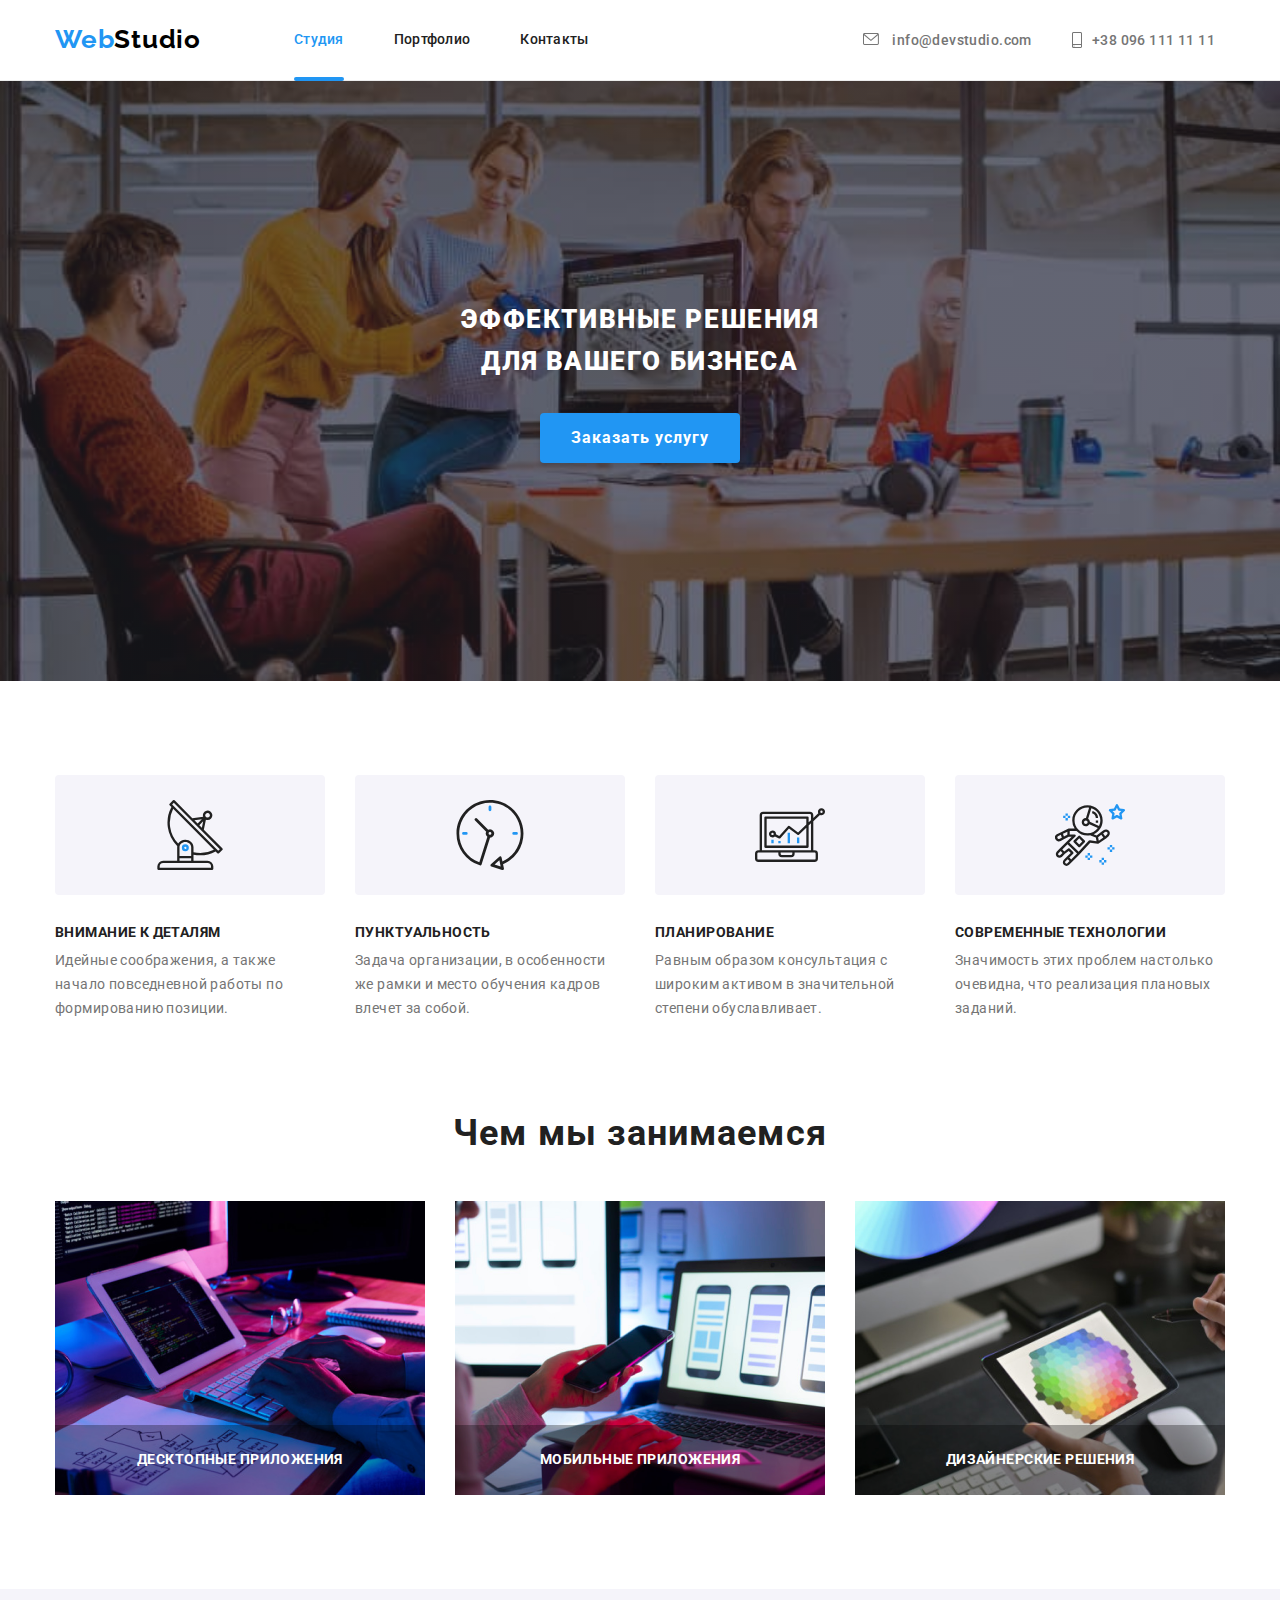
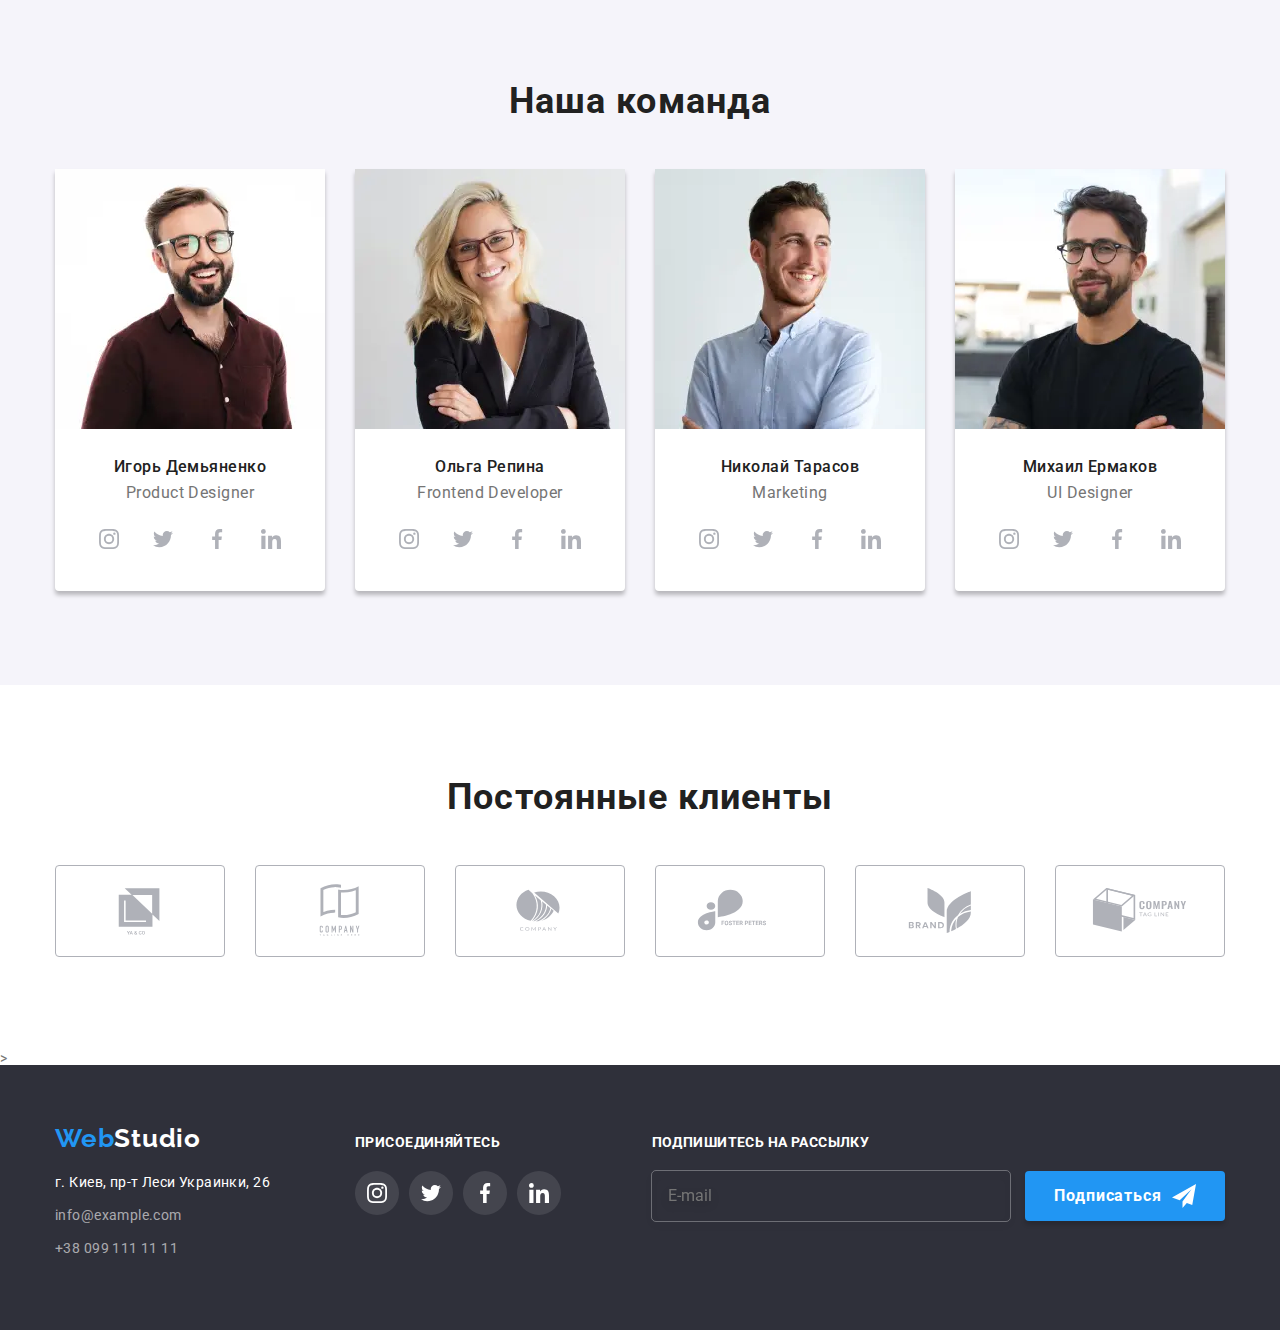
==== commit c6e009a2: "home page full layouts done" ====
--- a/index.html
+++ b/index.html
@@ -114,7 +114,7 @@
       <section class="spacials container section">
         <!--Скрытая сторка-->
         <h2 class="spacial-slogan">Наши приемущества</h2>
-        <ul class="">
+        <ul class="spacials__list">
           <li class="spacial">
             <div class="thumb">
               <svg class="spacial__icon" width="70" height="70">
@@ -168,7 +168,7 @@
       <!--main-things-->
       <section class="main-thing container section">
         <h2 class="main__header">Чем мы занимаемся</h2>
-        <ul class="photo container">
+        <ul class="photo">
           <li class="photo-item">
             <div class="thing">
               <img
@@ -276,7 +276,7 @@
               <div class="team-member">
                 <h3 class="team-item-header">Игорь Демьяненко</h3>
                 <p class="team-item-text" lang="en">Product Designer</p>
-                <ul class="list flexbox">
+                <ul class="flexbox">
                   <li class="network">
                     <a class="social-network" href="" aria-label="instagram">
                       <svg class="network__icon" width="20" height="20">
@@ -372,7 +372,7 @@
               <div class="team-member">
                 <h3 class="team-item-header">Ольга Репина</h3>
                 <p class="team-item-text" lang="en">Frontend Developer</p>
-                <ul class="list flexbox">
+                <ul class="flexbox">
                   <li class="network">
                     <a class="social-network" href="" aria-label="instagram">
                       <svg class="network__icon" width="20" height="20">
@@ -468,7 +468,7 @@
               <div class="team-member">
                 <h3 class="team-item-header">Николай Тарасов</h3>
                 <p class="team-item-text" lang="en">Marketing</p>
-                <ul class="list flexbox">
+                <ul class="flexbox">
                   <li class="network">
                     <a class="social-network" href="" aria-label="instagram">
                       <svg class="network__icon" width="20" height="20">
@@ -564,7 +564,7 @@
               <div class="team-member">
                 <h3 class="team-item-header">Михаил Ермаков</h3>
                 <p class="team-item-text" lang="en">UI Designer</p>
-                <ul class="list flexbox">
+                <ul class="flexbox">
                   <li class="network">
                     <a class="social-network" href="" aria-label="instagram">
                       <svg class="network__icon" width="20" height="20">
--- a/css/main.min.css
+++ b/css/main.min.css
@@ -1 +1 @@
-*,::before,::after{-webkit-box-sizing:border-box;box-sizing:border-box}html,body,div,span,applet,object,iframe,h1,h2,h3,h4,h5,h6,p,blockquote,pre,a,abbr,acronym,address,big,cite,code,del,dfn,em,img,ins,kbd,q,s,samp,small,strike,strong,sub,sup,tt,var,b,u,i,center,dl,dt,dd,ol,ul,li,fieldset,form,label,legend,table,caption,tbody,tfoot,thead,tr,th,td,article,aside,canvas,details,embed,figure,figcaption,footer,header,hgroup,menu,nav,output,ruby,section,summary,time,mark,audio,video{margin:0;padding:0;border:0;font-size:100%;font:inherit;vertical-align:baseline}article,aside,details,figcaption,figure,footer,header,hgroup,menu,nav,section,img{display:block}ol,ul{list-style:none}.visually-hidden{position:absolute;width:1px;height:1px;margin:-1px;border:0;padding:0;white-space:nowrap;-webkit-clip-path:inset(100%);clip-path:inset(100%);clip:rect(0 0 0 0);overflow:hidden}body{color:#757575;font-family:"Roboto",sans-serif;background-color:#fff;line-height:1;letter-spacing:.03em;font-size:14px;font-weight:400}.section{padding-top:60px;padding-bottom:60px}@media screen and (min-width: 1200px){.section{padding-top:94px;padding-bottom:94px}}@media screen and (max-width: 767.98px){main{padding-top:61px}}.banner .button,.subscription .button,.form .button{display:-webkit-inline-box;display:-ms-inline-flexbox;display:inline-flex;-webkit-box-align:center;-ms-flex-align:center;align-items:center;-webkit-box-pack:center;-ms-flex-pack:center;justify-content:center;padding:10px;min-width:200px;max-height:50px;background-color:#2196f3;font-family:inherit;color:#fff;font-size:16px;line-height:1.875;letter-spacing:.06em;font-weight:700;cursor:pointer;border:none;border-radius:4px;-webkit-box-shadow:0px 4px 4px rgba(0,0,0,.15);box-shadow:0px 4px 4px rgba(0,0,0,.15);-webkit-transition:background-color 250ms cubic-bezier(0.4, 0, 0.2, 1);transition:background-color 250ms cubic-bezier(0.4, 0, 0.2, 1)}@media screen and (min-width: 375px){.button{padding:10px 32px}}.banner button:hover,.subscription button:hover,.form .button:hover{-webkit-transform:scale(1.05);transform:scale(1.05)}.banner button:active,.subscription button:active,.form .button:active{-webkit-transform:scale(0.95);transform:scale(0.95)}.buttons{display:-webkit-box;display:-ms-flexbox;display:flex;-webkit-box-pack:center;-ms-flex-pack:center;justify-content:center;-webkit-box-align:center;-ms-flex-align:center;align-items:center;margin-bottom:50px}.button-project{-webkit-box-shadow:0px 3px 1px rgba(0,0,0,.1),0px 1px 2px rgba(0,0,0,.08),0px 2px 2px rgba(0,0,0,.12);box-shadow:0px 3px 1px rgba(0,0,0,.1),0px 1px 2px rgba(0,0,0,.08),0px 2px 2px rgba(0,0,0,.12);height:38px;background-color:#f5f4fa;border:0;border-radius:4px;line-height:1.63;font-weight:500;font-size:16px;color:#000;margin-right:8px;padding:6px 22px;cursor:pointer;font-family:"Roboto",sans-serif;-webkit-transition:all .3s ease;transition:all .3s ease}.btn-active{background-color:#2196f3;color:#fff}.button-project:hover{background-color:#2196f3;color:#fff}.modal__button{position:absolute;right:8px;top:8px;display:-webkit-box;display:-ms-flexbox;display:flex;-webkit-box-pack:center;-ms-flex-pack:center;justify-content:center;-webkit-box-align:center;-ms-flex-align:center;align-items:center;width:30px;height:30px;border-radius:50%;background:#fff;border:1px solid rgba(0,0,0,.1);-webkit-transition:backgound 250ms cubic-bezier(0.4, 0, 0.2, 1),fill 250ms cubic-bezier(0.4, 0, 0.2, 1);transition:backgound 250ms cubic-bezier(0.4, 0, 0.2, 1),fill 250ms cubic-bezier(0.4, 0, 0.2, 1)}.modal__button:hover{background:#2196f3;fill:#fff;cursor:pointer}.button-icon{display:-webkit-box;display:-ms-flexbox;display:flex;-webkit-box-pack:center;-ms-flex-pack:center;justify-content:center;-webkit-box-align:center;-ms-flex-align:center;align-items:center}.button-icon .header__icon,.spacial__icon,.subscription__icon--button{margin-left:10px}.container{width:1200px;padding-left:15px;padding-right:15px;margin-left:auto;margin-right:auto}@media screen and (min-width: 768px){.container{width:768px}}@media screen and (min-width: 480px){.container{width:480px}}@media screen and (max-width: 767.98px){main{padding-top:61px}}.banner .button,.subscription .button,.form .button{display:-webkit-inline-box;display:-ms-inline-flexbox;display:inline-flex;-webkit-box-align:center;-ms-flex-align:center;align-items:center;-webkit-box-pack:center;-ms-flex-pack:center;justify-content:center;padding:10px;min-width:200px;max-height:50px;background-color:#2196f3;font-family:inherit;color:#fff;font-size:16px;line-height:1.875;letter-spacing:.06em;font-weight:700;cursor:pointer;border:none;border-radius:4px;-webkit-box-shadow:0px 4px 4px rgba(0,0,0,.15);box-shadow:0px 4px 4px rgba(0,0,0,.15);-webkit-transition:background-color 250ms cubic-bezier(0.4, 0, 0.2, 1);transition:background-color 250ms cubic-bezier(0.4, 0, 0.2, 1)}@media screen and (min-width: 375px){.button{padding:10px 32px}}.banner button:hover,.subscription button:hover,.form .button:hover{-webkit-transform:scale(1.05);transform:scale(1.05)}.banner button:active,.subscription button:active,.form .button:active{-webkit-transform:scale(0.95);transform:scale(0.95)}.buttons{display:-webkit-box;display:-ms-flexbox;display:flex;-webkit-box-pack:center;-ms-flex-pack:center;justify-content:center;-webkit-box-align:center;-ms-flex-align:center;align-items:center;margin-bottom:50px}.button-project{-webkit-box-shadow:0px 3px 1px rgba(0,0,0,.1),0px 1px 2px rgba(0,0,0,.08),0px 2px 2px rgba(0,0,0,.12);box-shadow:0px 3px 1px rgba(0,0,0,.1),0px 1px 2px rgba(0,0,0,.08),0px 2px 2px rgba(0,0,0,.12);height:38px;background-color:#f5f4fa;border:0;border-radius:4px;line-height:1.63;font-weight:500;font-size:16px;color:#000;margin-right:8px;padding:6px 22px;cursor:pointer;font-family:"Roboto",sans-serif;-webkit-transition:all .3s ease;transition:all .3s ease}.btn-active{background-color:#2196f3;color:#fff}.button-project:hover{background-color:#2196f3;color:#fff}.modal__button{position:absolute;right:8px;top:8px;display:-webkit-box;display:-ms-flexbox;display:flex;-webkit-box-pack:center;-ms-flex-pack:center;justify-content:center;-webkit-box-align:center;-ms-flex-align:center;align-items:center;width:30px;height:30px;border-radius:50%;background:#fff;border:1px solid rgba(0,0,0,.1);-webkit-transition:backgound 250ms cubic-bezier(0.4, 0, 0.2, 1),fill 250ms cubic-bezier(0.4, 0, 0.2, 1);transition:backgound 250ms cubic-bezier(0.4, 0, 0.2, 1),fill 250ms cubic-bezier(0.4, 0, 0.2, 1)}.modal__button:hover{background:#2196f3;fill:#fff;cursor:pointer}.button-icon{display:-webkit-box;display:-ms-flexbox;display:flex;-webkit-box-pack:center;-ms-flex-pack:center;justify-content:center;-webkit-box-align:center;-ms-flex-align:center;align-items:center}.button-icon .header__icon,.spacial__icon,.subscription__icon--button{margin-left:10px}.flexbox{display:-webkit-box;display:-ms-flexbox;display:flex;-webkit-box-align:center;-ms-flex-align:center;align-items:center;-webkit-box-pack:justify;-ms-flex-pack:justify;justify-content:space-between}@media screen and (min-width: 768px){.flexbox{display:-webkit-box;display:-ms-flexbox;display:flex;-webkit-box-align:center;-ms-flex-align:center;align-items:center;-webkit-box-pack:justify;-ms-flex-pack:justify;justify-content:space-between}}.form__field{display:block;margin-bottom:10px;font-size:12px;font-weight:400;font-size:12px;line-height:14px;letter-spacing:.01em;color:#757575;position:relative}.form__input{margin-top:4px;width:100%;border:1px solid rgba(33,33,33,.2);border-radius:4px;padding:11px 12px 11px 42px;font-size:14px;outline:none;-webkit-transition:border 250ms cubic-bezier(0.4, 0, 0.2, 1),fill 250ms cubic-bezier(0.4, 0, 0.2, 1);transition:border 250ms cubic-bezier(0.4, 0, 0.2, 1),fill 250ms cubic-bezier(0.4, 0, 0.2, 1)}.form__field textarea{margin-top:4px;width:100%;height:120px;border:1px solid rgba(33,33,33,.2);border-radius:4px;padding:11px 16px;font-size:14px;resize:none}.form .button{display:block;margin:0 auto}.form__input:focus,.form__field:focus .form__icon,.form__field:focus-within .input__icon{border-color:#2196f3;fill:#2196f3}.form__input:focus~.form__icon{fill:#2196f3}.header__icon,.clients__icon,.spacial__icon,.network__icon,.subscription__icon{fill:currentColor;display:block;-ms-flex-item-align:center;align-self:center}.header__contacts .header__icon,.spacial__icon,.network__icon{margin-right:10px}.form__icon{position:absolute;top:50%;outline:none;left:12px}.form__checkbox--icon{display:inline-block;width:16px;height:16px;border:1.7px solid #212121;border-radius:2px;margin-right:7px}.header__logo{font-family:"Raleway",sans-serif;font-size:24px;font-weight:700;line-height:1.1666666667;color:#000;letter-spacing:.03em;text-decoration:none}@media screen and (min-width: 1200px){.header__logo{font-size:26px;line-height:1.1923076923}}.logo,.bottom{display:block;color:#fff}.logo{font-family:"Raleway",sans-serif;font-size:26px;font-weight:700;letter-spacing:.03em;text-decoration:none;margin-bottom:20px}.span{color:#2196f3}.overlay{position:absolute;left:0;bottom:0;margin-top:0;margin-bottom:0;padding:63px 24px;width:100%;height:100%;background-color:rgba(33,150,243,.9);color:#fff;font-size:18px;line-height:1.55;letter-spacing:.03em;opacity:0;-webkit-transform:translateY(100%);transform:translateY(100%);-webkit-transition:opacity 250ms cubic-bezier(0.4, 0, 0.2, 1),-webkit-transform 250ms cubic-bezier(0.4, 0, 0.2, 1);transition:opacity 250ms cubic-bezier(0.4, 0, 0.2, 1),-webkit-transform 250ms cubic-bezier(0.4, 0, 0.2, 1);transition:transform 250ms cubic-bezier(0.4, 0, 0.2, 1),opacity 250ms cubic-bezier(0.4, 0, 0.2, 1);transition:transform 250ms cubic-bezier(0.4, 0, 0.2, 1),opacity 250ms cubic-bezier(0.4, 0, 0.2, 1),-webkit-transform 250ms cubic-bezier(0.4, 0, 0.2, 1)}.spacial-slogan{position:absolute;width:1px;height:1px;margin:-1px;border:0;padding:0;white-space:nowrap;-webkit-clip-path:inset(100%);clip-path:inset(100%);clip:rect(0 0 0 0);overflow:hidden}.list{display:-webkit-box;display:-ms-flexbox;display:flex;-webkit-box-align:center;-ms-flex-align:center;align-items:center;-webkit-box-pack:center;-ms-flex-pack:center;justify-content:center;-ms-flex-wrap:wrap;flex-wrap:wrap}@media screen and (max-width: 767.98px){.list{gap:30px}}.header__link-active--marker,.header__link{position:relative;padding-bottom:25px;font-weight:500;font-size:14px;line-height:1.14;letter-spacing:.02em}.header__menu a{color:#212121;text-decoration:none;padding:32px 0px;display:inline-block}li>.header__link-active,.header__link:hover,.header__menu a:focus{color:#2196f3}.header__link-active.header__link-active--marker::after,.header__link:hover::after,.header__link:focus::after{-webkit-transform:scale(1);transform:scale(1)}.header__link-active::after,.header__link::after{content:"";position:absolute;left:0;height:4px;bottom:-1px;right:0;width:100%;background-color:#2196f3;-webkit-transform:scale(0);transform:scale(0);-webkit-transition-property:-webkit-transform;transition-property:-webkit-transform;transition-property:transform;transition-property:transform, -webkit-transform;-webkit-transition-duration:250ms;transition-duration:250ms;-webkit-transition-timing-function:cubic-bezier(0.4, 0, 0.2, 1);transition-timing-function:cubic-bezier(0.4, 0, 0.2, 1);border-radius:2px}.header__menu a:hover,.header__link-active{color:#2196f3}.menu-btn{display:none}@media screen and (max-width: 767.98px){.menu-btn{position:absolute;top:10px;right:15px;z-index:11;display:block;padding:0;border:none;color:#000;background-color:#fff;-webkit-transition:color 250ms cubic-bezier(0.4, 0, 0.2, 1);transition:color 250ms cubic-bezier(0.4, 0, 0.2, 1)}.menu-btn:hover,.menu-btn:focus{color:#2196f3}}.menu-btn__icon{fill:currentColor}.menu-btn__open{display:block}.is-open .menu-btn__open{display:none}.menu-btn__close{display:none}.is-open .menu-btn__close{display:block}@media screen and (min-width: 768px){.mobile-menu{display:-webkit-box;display:-ms-flexbox;display:flex;-webkit-box-align:center;-ms-flex-align:center;align-items:center;-webkit-box-flex:1;-ms-flex-positive:1;flex-grow:1}}@media screen and (max-width: 767.98px){.mobile-menu{position:absolute;top:0;left:0;display:-webkit-box;display:-ms-flexbox;display:flex;-webkit-box-orient:vertical;-webkit-box-direction:normal;-ms-flex-direction:column;flex-direction:column;-webkit-transform:translateX(100%);transform:translateX(100%);visibility:hidden;-webkit-transition:visibility 250ms cubic-bezier(0.4, 0, 0.2, 1),-webkit-transform 250ms cubic-bezier(0.4, 0, 0.2, 1);transition:visibility 250ms cubic-bezier(0.4, 0, 0.2, 1),-webkit-transform 250ms cubic-bezier(0.4, 0, 0.2, 1);transition:transform 250ms cubic-bezier(0.4, 0, 0.2, 1),visibility 250ms cubic-bezier(0.4, 0, 0.2, 1);transition:transform 250ms cubic-bezier(0.4, 0, 0.2, 1),visibility 250ms cubic-bezier(0.4, 0, 0.2, 1),-webkit-transform 250ms cubic-bezier(0.4, 0, 0.2, 1);padding:48px 15px 48px 40px;width:100%;height:100vh;background-color:getBgColor("primary")}.mobile-menu.is-open{z-index:1;-webkit-transform:translateX(0);transform:translateX(0);visibility:visible;overflow-y:scroll}}.mobile-menu__socials{display:none}@media screen and (max-width: 767.98px){.mobile-menu__socials{display:-webkit-box;display:-ms-flexbox;display:flex;gap:10px;-ms-flex-wrap:wrap;flex-wrap:wrap}}.mobile-menu__item:not(:last-child){display:-webkit-box;display:-ms-flexbox;display:flex;gap:10px}.mobile-menu__item:not(:last-child)::after{content:"";display:block;height:100%;width:1px;background-color:rgba(33,33,33,.2)}.mobile-menu__link{display:block;font-weight:500;color:#2196f3;font-size:18px;line-height:1.2222222222;letter-spacing:.02em}.adress-item{margin-bottom:9px}.adress-item,.adress-link{color:#fff;font-style:14px;line-height:1.71;font-weight:400}.adress-item:not(:first-child) .adress-link{color:rgba(255,255,255,.6)}.adress-item:not(:first-child) .adress-link:hover,.adress-item:not(:first-child) .adress-link:focus{color:#2196f3}.adress-link:hover,.adress-link:focus{color:#2196f3}.adress-link{text-decoration:none}@media screen and (min-width: 768px){.footer-list{display:-webkit-box;display:-ms-flexbox;display:flex;-webkit-box-pack:center;-ms-flex-pack:center;justify-content:center;-webkit-box-align:baseline;-ms-flex-align:baseline;align-items:baseline}}@media screen and (min-width: 768px)and (max-width: 1199.98px){.footer-list{-ms-flex-wrap:wrap;flex-wrap:wrap;-webkit-column-gap:165px;-moz-column-gap:165px;column-gap:165px;row-gap:60px}}.clients__link{display:-webkit-box;display:-ms-flexbox;display:flex;-webkit-box-align:center;-ms-flex-align:center;align-items:center;-webkit-box-pack:center;-ms-flex-pack:center;justify-content:center;width:100%;height:100%;color:#afb1b8;border:1px solid #afb1b8;border-radius:4px;-webkit-transition:color 250ms cubic-bezier(0.4, 0, 0.2, 1),border-color 250ms cubic-bezier(0.4, 0, 0.2, 1);transition:color 250ms cubic-bezier(0.4, 0, 0.2, 1),border-color 250ms cubic-bezier(0.4, 0, 0.2, 1)}.clients__link:hover,.clients__link:focus{color:#2196f3;border:1px solid #2196f3}.clients__item{-ms-flex-preferred-size:calc((100% - 30px)/2);flex-basis:calc((100% - 30px)/2);height:92px}@media screen and (min-width: 768px){.clients__item{-ms-flex-preferred-size:calc((100% - 60px)/3);flex-basis:calc((100% - 60px)/3)}}@media screen and (min-width: 1200px){.clients__item{-ms-flex-preferred-size:calc((100% - 150px)/6);flex-basis:calc((100% - 150px)/6)}}@media screen and (min-width: 768px){.clients__item:not(:last-child){margin-right:30px}}.clients__link:hover,.clients__link:focus{color:#2196f3;border-color:#2196f3}.bottom{background-color:#2f303a;padding-top:60px;padding-bottom:60px}.footer__contacts{text-align:center}@media screen and (max-width: 767.98px){.footer__contacts{margin-bottom:60px}}@media screen and (min-width: 1200px){.footer__contacts{text-align:left}}.form__checkbox{display:-webkit-box;display:-ms-flexbox;display:flex;-webkit-box-align:center;-ms-flex-align:center;align-items:center;-webkit-box-pack:center;-ms-flex-pack:center;justify-content:center;font-weight:400;font-size:14px;line-height:24px;color:#757575;margin-bottom:30px}.form__checkbox--checkbox{display:inline-block;position:absolute;width:1px;height:1px;margin:-1px;border:0;padding:0;white-space:nowrap;-webkit-clip-path:inset(100%);clip-path:inset(100%);clip:rect(0 0 0 0);overflow:hidden;-webkit-transition:backgound-color 250ms cubic-bezier(0.4, 0, 0.2, 1),background-image 250ms cubic-bezier(0.4, 0, 0.2, 1);transition:backgound-color 250ms cubic-bezier(0.4, 0, 0.2, 1),background-image 250ms cubic-bezier(0.4, 0, 0.2, 1)}.form__checkbox--checkbox:checked+.form__checkbox--icon{border-color:rgba(0,0,0,0);background-color:#2196f3;background-image:url(../images/icon_checked.svg);background-size:contain;background-origin:border-box}.form__checkbox--text{padding-top:2px}.form__checkbox--text-link{color:#2196f3;text-decoration:underline}.header-content{border-bottom:1px solid;border-color:#ececec}@media screen and (max-width: 767.98px){.header__container{position:fixed;top:0;left:50%;-webkit-transform:translateX(-50%);transform:translateX(-50%);padding-top:16px;padding-bottom:16px;z-index:10;background-color:#fff;border-bottom:1px solid #ececec}}@media screen and (min-width: 768px){.header__container{display:-webkit-box;display:-ms-flexbox;display:flex;-webkit-box-align:center;-ms-flex-align:center;align-items:center}}nav{display:-webkit-box;display:-ms-flexbox;display:flex;-webkit-box-align:center;-ms-flex-align:center;align-items:center}.header__contacts{list-style:none;display:-webkit-box;display:-ms-flexbox;display:flex;font-weight:500;font-size:14px}.header__contacts li{margin-right:50px}.header__email-contact,.header__phone{text-decoration:none;color:#757575}.header__contacts a:hover,.header__contacts a:focus{text-decoration:none;color:#2196f3}.container .header__contacts{margin-left:auto}.header__email-contact,.header__phone{display:-webkit-box;display:-ms-flexbox;display:flex}.header__menu li{margin-right:50px}.header__menu{list-style:none;display:-webkit-box;display:-ms-flexbox;display:flex;margin-left:93px;font-weight:500;font-size:14px}.header__menu li:last-child,.header__contacts li:last-child{margin-right:0px}.header__menu{list-style:none;display:-webkit-box;display:-ms-flexbox;display:flex;margin-left:93px;font-weight:500;font-size:14px}.header__menu a:hover,.header__link-active{color:#2196f3}.header__menu li{position:relative;width:100%}.team-heading{letter-spacing:.06em;line-height:2;font-size:18px;font-weight:700;color:#212121;padding-top:20px;padding-left:24px;padding-right:24px}.team-text{margin:0 24px;margin-bottom:20px;font-size:16px;line-height:1.87;letter-spacing:.03em}.team-member{padding:30px 32px}.main-thing{position:relative;display:-webkit-box;display:-ms-flexbox;display:flex;-webkit-box-orient:vertical;-webkit-box-direction:normal;-ms-flex-direction:column;flex-direction:column;-webkit-box-align:center;-ms-flex-align:center;align-items:center}.main__text-title{position:absolute;left:0;bottom:0;font-weight:700;width:100%;height:70px;text-align:center;padding:27px 0px 27px 0px;background-color:rgba(0,0,0,.3);color:#fff;text-transform:uppercase}.banner{margin-left:auto;margin-right:auto;padding-top:118px;padding-bottom:118px;min-height:400px;max-width:480px;background-image:-webkit-gradient(linear, left top, right top, from(rgba(47, 48, 58, 0.4)), to(rgba(47, 48, 58, 0.4))),url(../images/hero/mobile-banner.jpg);background-image:linear-gradient(to right, rgba(47, 48, 58, 0.4), rgba(47, 48, 58, 0.4)),url(../images/hero/mobile-banner.jpg);background-color:#2f303a;background-position:center;background-repeat:no-repeat;background-size:cover;display:-webkit-box;display:-ms-flexbox;display:flex;-webkit-box-orient:vertical;-webkit-box-direction:normal;-ms-flex-direction:column;flex-direction:column;-webkit-box-pack:center;-ms-flex-pack:center;justify-content:center;-webkit-box-align:center;-ms-flex-align:center;align-items:center}@media(min-device-pixel-ratio: 2),(-webkit-min-device-pixel-ratio: 2),(min-resolution: 192dpi),(min-resolution: 2dppx){.banner{background-image:-webkit-gradient(linear, left top, right top, from(rgba(47, 48, 58, 0.4)), to(rgba(47, 48, 58, 0.4))),url(../images/hero/mobile-banner@2x.jpg);background-image:linear-gradient(to right, rgba(47, 48, 58, 0.4), rgba(47, 48, 58, 0.4)),url(../images/hero/mobile-banner@2x.jpg)}}@media screen and (min-width: 1200px){.banner{padding-top:200px;padding-bottom:200px;min-height:600px;max-width:1600px}}@media screen and (min-width: 1200px)and (min-device-pixel-ratio: 2),screen and (min-width: 1200px)and (-webkit-min-device-pixel-ratio: 2),screen and (min-width: 1200px)and (min-resolution: 192dpi),screen and (min-width: 1200px)and (min-resolution: 2dppx){.banner{background-image:-webkit-gradient(linear, left top, right top, from(rgba(47, 48, 58, 0.4)), to(rgba(47, 48, 58, 0.4))),url(../images/hero/banner@2x.jpg);background-image:linear-gradient(to right, rgba(47, 48, 58, 0.4), rgba(47, 48, 58, 0.4)),url(../images/hero/banner@2x.jpg)}}@media screen and (min-width: 768px){.banner{padding-bottom:118px;max-width:768px;background-image:-webkit-gradient(linear, left top, right top, from(rgba(47, 48, 58, 0.4)), to(rgba(47, 48, 58, 0.4))),url(../images/hero/tablet-banner.jpg);background-image:linear-gradient(to right, rgba(47, 48, 58, 0.4), rgba(47, 48, 58, 0.4)),url(../images/hero/tablet-banner.jpg)}}@media screen and (min-width: 768px)and (min-device-pixel-ratio: 2),screen and (min-width: 768px)and (-webkit-min-device-pixel-ratio: 2),screen and (min-width: 768px)and (min-resolution: 192dpi),screen and (min-width: 768px)and (min-resolution: 2dppx){.banner{background-image:-webkit-gradient(linear, left top, right top, from(rgba(47, 48, 58, 0.4)), to(rgba(47, 48, 58, 0.4))),url(../images/hero/tablet-banner@2x.jpg);background-image:linear-gradient(to right, rgba(47, 48, 58, 0.4), rgba(47, 48, 58, 0.4)),url(../images/hero/tablet-banner@2x.jpg)}}.banner__title{margin-bottom:30px;margin-left:auto;margin-right:auto;text-align:center;letter-spacing:.06em;color:#fff;font-size:26px;line-height:1.6153846154;letter-spacing:.06em;font-weight:900;text-transform:uppercase}@media screen and (min-width: 1200px){.banner__title{max-width:696px;font-size:44px;line-height:1.3636363636}}@media screen and (min-width: 768px){.banner__title{color:#fff;font-size:26px;font-weight:900;line-height:1.61;margin:0 auto;margin-bottom:30px;width:360px;text-align:center;text-transform:uppercase;letter-spacing:.06em}}.backdrop{position:fixed;top:0;left:0;padding:20px;width:100%;height:100%;background:rgda(0, 0, 0, 0.2);-webkit-transition:opacity 250ms cubic-bezier(0.4, 0, 0.2, 1);transition:opacity 250ms cubic-bezier(0.4, 0, 0.2, 1);opacity:1}.backdrop.is-hidden{pointer-events:none;opacity:0}.modal{display:-webkit-box;display:-ms-flexbox;display:flex;-webkit-box-orient:vertical;-webkit-box-direction:normal;-ms-flex-direction:column;flex-direction:column;position:relative;top:50%;left:50%;-webkit-transform:translate(-50%, -50%) scale(1);transform:translate(-50%, -50%) scale(1);padding:40px;width:528px;height:581px;background:#fff;-webkit-box-shadow:0px 1px 3px rgba(0,0,0,.12),0px 1px 1px rgba(0,0,0,.14),0px 2px 1px rgba(0,0,0,.2);box-shadow:0px 1px 3px rgba(0,0,0,.12),0px 1px 1px rgba(0,0,0,.14),0px 2px 1px rgba(0,0,0,.2);border-radius:4px;opacity:1;-webkit-transition:opacity 250ms cubic-bezier(0.4, 0, 0.2, 1),-webkit-transform 250ms cubic-bezier(0.4, 0, 0.2, 1);transition:opacity 250ms cubic-bezier(0.4, 0, 0.2, 1),-webkit-transform 250ms cubic-bezier(0.4, 0, 0.2, 1);transition:transform 250ms cubic-bezier(0.4, 0, 0.2, 1),opacity 250ms cubic-bezier(0.4, 0, 0.2, 1);transition:transform 250ms cubic-bezier(0.4, 0, 0.2, 1),opacity 250ms cubic-bezier(0.4, 0, 0.2, 1),-webkit-transform 250ms cubic-bezier(0.4, 0, 0.2, 1)}.blackdrop.is-hidden .modal{-webkit-transform:translate(-50%, -50%) scale(0.2);transform:translate(-50%, -50%) scale(0.2);opacity:0}.modal-title{font-weight:700;font-size:20px;line-height:1.15;text-align:center;margin-bottom:12px;color:#212121}.socials{display:-webkit-box;display:-ms-flexbox;display:flex;-webkit-box-align:center;-ms-flex-align:center;align-items:center;-webkit-box-pack:center;-ms-flex-pack:center;justify-content:center}.call-of-action{margin-top:0;margin-bottom:20px;color:#fff;font-weight:700;font-size:inherit;line-height:1.14;text-transform:uppercase}.network-container{text-align:center}@media screen and (max-width: 767.98px){.network-container{margin-bottom:60px}}@media screen and (min-width: 1200px){.network-container{margin-left:85px;text-align:left}}.portfolio-photo{display:-webkit-box;display:-ms-flexbox;display:flex;-ms-flex-wrap:wrap;flex-wrap:wrap;-ms-flex-pack:distribute;justify-content:space-around}.portfolio-team:not(:nth-child(3n)){margin-right:30px}.portfolio-team:not(:nth-last-child(-n+3)){margin-bottom:30px}.project-info{border-left:1px solid #ececec;border-right:1px solid #ececec;border-bottom:1px solid #ececec}.portfolio-photocard{overflow:hidden;position:relative}.portfolio-team{-webkit-transition:all .3s ease;transition:all .3s ease;cursor:pointer}.portfolio-team:hover{-webkit-transform:scale(1.05);transform:scale(1.05);background:#fff;-webkit-box-shadow:0px 1px 1px rgba(0,0,0,.12),0px 4px 4px rgba(0,0,0,.06),1px 4px 6px rgba(0,0,0,.16);box-shadow:0px 1px 1px rgba(0,0,0,.12),0px 4px 4px rgba(0,0,0,.06),1px 4px 6px rgba(0,0,0,.16)}.portfolio-item{display:block}.portfolio__link:hover .overlay,.portfolio__link:focus .overlay{-webkit-transform:translateY(0);transform:translateY(0);opacity:1}.portfolio__link:hover,.portfolio__link:focus{-webkit-box-shadow:0px 1px 1px rgba(0,0,0,.12),0px 4px 4px rgba(0,0,0,.06),1px 4px 6px rgba(0,0,0,.16);box-shadow:0px 1px 1px rgba(0,0,0,.12),0px 4px 4px rgba(0,0,0,.06),1px 4px 6px rgba(0,0,0,.16)}a{text-decoration:none;color:inherit}.portfolio__link{-webkit-transition:-webkit-box-shadow 250ms cubic-bezier(0.4, 0, 0.2, 1);transition:-webkit-box-shadow 250ms cubic-bezier(0.4, 0, 0.2, 1);transition:box-shadow 250ms cubic-bezier(0.4, 0, 0.2, 1);transition:box-shadow 250ms cubic-bezier(0.4, 0, 0.2, 1), -webkit-box-shadow 250ms cubic-bezier(0.4, 0, 0.2, 1);display:block}.main-team .social-network{color:#afb1b8;background-color:rgba(255,255,255,.1)}.footer-list .social-network{color:#fff;background-color:rgba(255,255,255,.1)}.social-network:hover,.social-network:focus{background-color:#2196f3;color:#fff}.social-network{display:block;padding:12px;height:44px;width:44px;border-radius:50%}.network:not(:last-child){margin-right:10px}@media screen and (min-width: 1200px){.spacials{padding-bottom:0px}}.spacial{font-size:14px}@media screen and (min-width: 768px){.spacial:not(:last-child){display:-webkit-box;display:-ms-flexbox;display:flex;-ms-flex-wrap:wrap;flex-wrap:wrap;margin-right:30px}}@media screen and (max-width: 767.98px){.spacial:not(:last-child){margin-bottom:30px}}@media screen and (min-width: 768px){.spacial:not(:last-child){-ms-flex-preferred-size:calc((100% - 30px)/2);flex-basis:calc((100% - 30px)/2)}}@media screen and (min-width: 1200px){.spacial:not(:last-child){-ms-flex-preferred-size:calc((100% - 90px)/4);flex-basis:calc((100% - 90px)/4)}}.thumb{display:-webkit-box;display:-ms-flexbox;display:flex;-webkit-box-align:center;-ms-flex-align:center;align-items:center;-webkit-box-pack:center;-ms-flex-pack:center;justify-content:center;margin-bottom:30px;padding:25px 100px;background-color:#f5f4fa;border-radius:4px;height:120px;max-width:450px}li>.spacial-heading{text-transform:uppercase;font-weight:700;color:#212121;margin-bottom:10px;letter-spacing:.03em}@media screen and (max-width: 767.98px){li>.spacial-heading{text-align:center}}.spacial-text{line-height:1.71;letter-spacing:.03em}@media screen and (max-width: 1199.98px){.subscription{text-align:center}}@media screen and (min-width: 1200px){.subscription{margin-left:auto}}@media screen and (max-width: 1199.98px){.subscription__field{margin-bottom:20px;margin-left:auto;margin-right:auto}}.subscription__input{padding:15px 16px;width:358px;height:50px;border:none;background-color:rgba(0,0,0,0);outline:1px solid rgba(255,255,255,.3);-webkit-filter:drop-shadow(0px 4px 4px rgba(0, 0, 0, 0.15));filter:drop-shadow(0px 4px 4px rgba(0, 0, 0, 0.15));border-radius:4px;font-size:16px;line-height:1.25;color:rgba(255,255,255,.6)}@media screen and (min-width: 768px){.subscription__input{margin-right:12px}}@media screen and (max-width: 1199.98px){.subscription__input{margin-bottom:20px}}.subscription__input:focus{outline:1px solid #2196f3}.team{display:block;width:100%}@media screen and (min-width: 768px){.team{display:block;width:354px;height:374px}}.team-item{display:-webkit-box;display:-ms-flexbox;display:flex;-webkit-box-orient:vertical;-webkit-box-direction:normal;-ms-flex-direction:column;flex-direction:column;-webkit-box-align:center;-ms-flex-align:center;align-items:center;-webkit-box-shadow:0px 4px 4px rgba(0,0,0,.25);box-shadow:0px 4px 4px rgba(0,0,0,.25);border-bottom-left-radius:4px;border-bottom-right-radius:4px;-webkit-transition:all .3s ease;transition:all .3s ease;background-color:#fff}@media screen and (min-width: 768px){.team__item{width:354px;height:536px}}.team-item:hover{-webkit-transform:scale(1.05);transform:scale(1.05)}.team-item-header{font-weight:500;font-size:16px;letter-spacing:.03em;color:#212121;margin-bottom:10px;text-align:center}.team-item-text{font-size:16px;letter-spacing:.03em;line-height:inherit;text-align:center;margin-top:0;margin-bottom:16px}@media screen and (min-width: 768px){.team-item:not(:last-child){margin-right:30px}}@media screen and (max-width: 767.98px){.team-item:not(:last-child){margin-bottom:30px}}.team-social-list{display:-webkit-box;display:-ms-flexbox;display:flex;margin-top:16px;-ms-flex-pack:distribute;justify-content:space-around}.team-social-item{width:44px;height:44px;background-color:rgba(255,255,255,.1);text-align:center;margin-right:10px;border-radius:50%;-webkit-transition:all .3s ease;transition:all .3s ease}.team-social-link{color:#afb1b8}.thing{-webkit-transition:all .3s ease;transition:all .3s ease}.thing:hover{-webkit-transform:scale(1.05);transform:scale(1.05)}.main__header{font-size:36px;font-weight:700;color:#212121;letter-spacing:.03em;margin-bottom:50px;text-align:center}@media screen and (max-width: 767.98px){.main__header{margin-bottom:30px}}@media screen and (min-width: 768px){.main__header{font-size:28px;line-height:1.17;margin-bottom:30px}}.main-team{background-color:#f5f4fa}@media screen and (min-width: 768px){.main-team{display:-webkit-box;display:-ms-flexbox;display:flex;-webkit-box-orient:vertical;-webkit-box-direction:normal;-ms-flex-direction:column;flex-direction:column;-webkit-box-align:center;-ms-flex-align:center;align-items:center}}.photo,.photo-team{width:100%}@media screen and (min-width: 768px){.photo,.photo-team{width:100%;display:-webkit-box;display:-ms-flexbox;display:flex;-webkit-box-pack:justify;-ms-flex-pack:justify;justify-content:space-between}}.photo-item{-webkit-transition:all .3s ease;transition:all .3s ease;position:relative}@media screen and (max-width: 1199.98px){.main-thing{display:none}}.thing-caption{position:absolute;bottom:0;height:70px;width:370px;text-transform:uppercase;background:rgba(47,48,58,.8);color:#fff;text-align:center;line-height:70px;-webkit-transition:all .3s ease;transition:all .3s ease;font-weight:700;opacity:0}/*# sourceMappingURL=main.min.css.map */+*,::before,::after{-webkit-box-sizing:border-box;box-sizing:border-box}html,body,div,span,applet,object,iframe,h1,h2,h3,h4,h5,h6,p,blockquote,pre,a,abbr,acronym,address,big,cite,code,del,dfn,em,img,ins,kbd,q,s,samp,small,strike,strong,sub,sup,tt,var,b,u,i,center,dl,dt,dd,ol,ul,li,fieldset,form,label,legend,table,caption,tbody,tfoot,thead,tr,th,td,article,aside,canvas,details,embed,figure,figcaption,footer,header,hgroup,menu,nav,output,ruby,section,summary,time,mark,audio,video{margin:0;padding:0;border:0;font-size:100%;font:inherit;vertical-align:baseline}article,aside,details,figcaption,figure,footer,header,hgroup,menu,nav,section,img{display:block}ol,ul{list-style:none}.visually-hidden{position:absolute;width:1px;height:1px;margin:-1px;border:0;padding:0;white-space:nowrap;-webkit-clip-path:inset(100%);clip-path:inset(100%);clip:rect(0 0 0 0);overflow:hidden}body{color:#757575;font-family:"Roboto",sans-serif;background-color:#fff;line-height:1;letter-spacing:.03em;font-size:14px;font-weight:400}.section{padding-top:60px;padding-bottom:60px}@media screen and (min-width: 1200px){.section{padding-top:94px;padding-bottom:94px}}@media screen and (max-width: 767.98px){main{padding-top:61px}}.banner .button,.subscription .button,.form .button{display:-webkit-inline-box;display:-ms-inline-flexbox;display:inline-flex;-webkit-box-align:center;-ms-flex-align:center;align-items:center;-webkit-box-pack:center;-ms-flex-pack:center;justify-content:center;padding:10px;min-width:200px;max-height:50px;background-color:#2196f3;font-family:inherit;color:#fff;font-size:16px;line-height:1.875;letter-spacing:.06em;font-weight:700;cursor:pointer;border:none;border-radius:4px;-webkit-box-shadow:0px 4px 4px rgba(0,0,0,.15);box-shadow:0px 4px 4px rgba(0,0,0,.15);-webkit-transition:background-color 250ms cubic-bezier(0.4, 0, 0.2, 1);transition:background-color 250ms cubic-bezier(0.4, 0, 0.2, 1)}@media screen and (min-width: 375px){.button{padding:10px 32px}}.banner button:hover,.subscription button:hover,.form .button:hover{-webkit-transform:scale(1.05);transform:scale(1.05)}.banner button:active,.subscription button:active,.form .button:active{-webkit-transform:scale(0.95);transform:scale(0.95)}.buttons{display:-webkit-box;display:-ms-flexbox;display:flex;-webkit-box-pack:center;-ms-flex-pack:center;justify-content:center;-webkit-box-align:center;-ms-flex-align:center;align-items:center;margin-bottom:50px}.button-project{-webkit-box-shadow:0px 3px 1px rgba(0,0,0,.1),0px 1px 2px rgba(0,0,0,.08),0px 2px 2px rgba(0,0,0,.12);box-shadow:0px 3px 1px rgba(0,0,0,.1),0px 1px 2px rgba(0,0,0,.08),0px 2px 2px rgba(0,0,0,.12);height:38px;background-color:#f5f4fa;border:0;border-radius:4px;line-height:1.63;font-weight:500;font-size:16px;color:#000;margin-right:8px;padding:6px 22px;cursor:pointer;font-family:"Roboto",sans-serif;-webkit-transition:all .3s ease;transition:all .3s ease}.btn-active{background-color:#2196f3;color:#fff}.button-project:hover{background-color:#2196f3;color:#fff}.modal__button{position:absolute;right:8px;top:8px;display:-webkit-box;display:-ms-flexbox;display:flex;-webkit-box-pack:center;-ms-flex-pack:center;justify-content:center;-webkit-box-align:center;-ms-flex-align:center;align-items:center;width:30px;height:30px;border-radius:50%;background:#fff;border:1px solid rgba(0,0,0,.1);-webkit-transition:backgound 250ms cubic-bezier(0.4, 0, 0.2, 1),fill 250ms cubic-bezier(0.4, 0, 0.2, 1);transition:backgound 250ms cubic-bezier(0.4, 0, 0.2, 1),fill 250ms cubic-bezier(0.4, 0, 0.2, 1)}.modal__button:hover{background:#2196f3;fill:#fff;cursor:pointer}.button-icon{display:-webkit-box;display:-ms-flexbox;display:flex;-webkit-box-pack:center;-ms-flex-pack:center;justify-content:center;-webkit-box-align:center;-ms-flex-align:center;align-items:center}.button-icon .header__icon,.spacial__icon,.subscription__icon--button{margin-left:10px}.container{margin-left:auto;margin-right:auto;padding-left:15px;padding-right:15px;width:100%}@media screen and (min-width: 480px){.container{width:480px}}@media screen and (min-width: 768px){.container{width:768px}}@media screen and (min-width: 1200px){.container{width:1200px}}@media screen and (max-width: 767.98px){main{padding-top:61px}}.banner .button,.subscription .button,.form .button{display:-webkit-inline-box;display:-ms-inline-flexbox;display:inline-flex;-webkit-box-align:center;-ms-flex-align:center;align-items:center;-webkit-box-pack:center;-ms-flex-pack:center;justify-content:center;padding:10px;min-width:200px;max-height:50px;background-color:#2196f3;font-family:inherit;color:#fff;font-size:16px;line-height:1.875;letter-spacing:.06em;font-weight:700;cursor:pointer;border:none;border-radius:4px;-webkit-box-shadow:0px 4px 4px rgba(0,0,0,.15);box-shadow:0px 4px 4px rgba(0,0,0,.15);-webkit-transition:background-color 250ms cubic-bezier(0.4, 0, 0.2, 1);transition:background-color 250ms cubic-bezier(0.4, 0, 0.2, 1)}@media screen and (min-width: 375px){.button{padding:10px 32px}}.banner button:hover,.subscription button:hover,.form .button:hover{-webkit-transform:scale(1.05);transform:scale(1.05)}.banner button:active,.subscription button:active,.form .button:active{-webkit-transform:scale(0.95);transform:scale(0.95)}.buttons{display:-webkit-box;display:-ms-flexbox;display:flex;-webkit-box-pack:center;-ms-flex-pack:center;justify-content:center;-webkit-box-align:center;-ms-flex-align:center;align-items:center;margin-bottom:50px}.button-project{-webkit-box-shadow:0px 3px 1px rgba(0,0,0,.1),0px 1px 2px rgba(0,0,0,.08),0px 2px 2px rgba(0,0,0,.12);box-shadow:0px 3px 1px rgba(0,0,0,.1),0px 1px 2px rgba(0,0,0,.08),0px 2px 2px rgba(0,0,0,.12);height:38px;background-color:#f5f4fa;border:0;border-radius:4px;line-height:1.63;font-weight:500;font-size:16px;color:#000;margin-right:8px;padding:6px 22px;cursor:pointer;font-family:"Roboto",sans-serif;-webkit-transition:all .3s ease;transition:all .3s ease}.btn-active{background-color:#2196f3;color:#fff}.button-project:hover{background-color:#2196f3;color:#fff}.modal__button{position:absolute;right:8px;top:8px;display:-webkit-box;display:-ms-flexbox;display:flex;-webkit-box-pack:center;-ms-flex-pack:center;justify-content:center;-webkit-box-align:center;-ms-flex-align:center;align-items:center;width:30px;height:30px;border-radius:50%;background:#fff;border:1px solid rgba(0,0,0,.1);-webkit-transition:backgound 250ms cubic-bezier(0.4, 0, 0.2, 1),fill 250ms cubic-bezier(0.4, 0, 0.2, 1);transition:backgound 250ms cubic-bezier(0.4, 0, 0.2, 1),fill 250ms cubic-bezier(0.4, 0, 0.2, 1)}.modal__button:hover{background:#2196f3;fill:#fff;cursor:pointer}.button-icon{display:-webkit-box;display:-ms-flexbox;display:flex;-webkit-box-pack:center;-ms-flex-pack:center;justify-content:center;-webkit-box-align:center;-ms-flex-align:center;align-items:center}.button-icon .header__icon,.spacial__icon,.subscription__icon--button{margin-left:10px}.flexbox{display:-webkit-box;display:-ms-flexbox;display:flex;-webkit-box-align:center;-ms-flex-align:center;align-items:center;-webkit-box-pack:justify;-ms-flex-pack:justify;justify-content:space-between}@media screen and (min-width: 768px){.flexbox{display:-webkit-box;display:-ms-flexbox;display:flex;-webkit-box-align:center;-ms-flex-align:center;align-items:center;-webkit-box-pack:justify;-ms-flex-pack:justify;justify-content:space-between}}.form__field{display:block;margin-bottom:10px;font-size:12px;font-weight:400;font-size:12px;line-height:14px;letter-spacing:.01em;color:#757575;position:relative}.form__input{margin-top:4px;width:100%;border:1px solid rgba(33,33,33,.2);border-radius:4px;padding:11px 12px 11px 42px;font-size:14px;outline:none;-webkit-transition:border 250ms cubic-bezier(0.4, 0, 0.2, 1),fill 250ms cubic-bezier(0.4, 0, 0.2, 1);transition:border 250ms cubic-bezier(0.4, 0, 0.2, 1),fill 250ms cubic-bezier(0.4, 0, 0.2, 1)}.form__field textarea{margin-top:4px;width:100%;height:120px;border:1px solid rgba(33,33,33,.2);border-radius:4px;padding:11px 16px;font-size:14px;resize:none}.form .button{display:block;margin:0 auto}.form__input:focus,.form__field:focus .form__icon,.form__field:focus-within .input__icon{border-color:#2196f3;fill:#2196f3}.form__input:focus~.form__icon{fill:#2196f3}.header__icon,.clients__icon,.spacial__icon,.network__icon,.subscription__icon{fill:currentColor;display:block;-ms-flex-item-align:center;align-self:center}@media screen and (min-width: 768px){.header__icon{margin-right:0px}}@media screen and (max-width: 767.98px){.header__icon svg{display:none}}@media screen and (max-width: 767.98px){.header__phone svg{display:none}}.spacial__icon,.network__icon{margin-right:10px}.form__icon{position:absolute;top:50%;outline:none;left:12px}.form__checkbox--icon{display:inline-block;width:16px;height:16px;border:1.7px solid #212121;border-radius:2px;margin-right:7px}.header__logo{font-family:"Raleway",sans-serif;font-size:24px;font-weight:700;line-height:1.1666666667;color:#000;letter-spacing:.03em;text-decoration:none}@media screen and (min-width: 1200px){.header__logo{font-size:26px;line-height:1.1923076923}}.logo,.bottom{display:block;color:#fff}.logo{font-family:"Raleway",sans-serif;font-size:26px;font-weight:700;letter-spacing:.03em;text-decoration:none;margin-bottom:20px}.span{color:#2196f3}.overlay{position:absolute;left:0;bottom:0;margin-top:0;margin-bottom:0;padding:63px 24px;width:100%;height:100%;background-color:rgba(33,150,243,.9);color:#fff;font-size:18px;line-height:1.55;letter-spacing:.03em;opacity:0;-webkit-transform:translateY(100%);transform:translateY(100%);-webkit-transition:opacity 250ms cubic-bezier(0.4, 0, 0.2, 1),-webkit-transform 250ms cubic-bezier(0.4, 0, 0.2, 1);transition:opacity 250ms cubic-bezier(0.4, 0, 0.2, 1),-webkit-transform 250ms cubic-bezier(0.4, 0, 0.2, 1);transition:transform 250ms cubic-bezier(0.4, 0, 0.2, 1),opacity 250ms cubic-bezier(0.4, 0, 0.2, 1);transition:transform 250ms cubic-bezier(0.4, 0, 0.2, 1),opacity 250ms cubic-bezier(0.4, 0, 0.2, 1),-webkit-transform 250ms cubic-bezier(0.4, 0, 0.2, 1)}.spacial-slogan{position:absolute;width:1px;height:1px;margin:-1px;border:0;padding:0;white-space:nowrap;-webkit-clip-path:inset(100%);clip-path:inset(100%);clip:rect(0 0 0 0);overflow:hidden}.list{display:-webkit-box;display:-ms-flexbox;display:flex;-webkit-box-align:center;-ms-flex-align:center;align-items:center;-webkit-box-pack:center;-ms-flex-pack:center;justify-content:center;gap:30px;-ms-flex-wrap:wrap;flex-wrap:wrap}.header__link-active--marker,.header__link{position:relative;font-weight:500;line-height:1.14;letter-spacing:.02em}@media screen and (min-width: 768px){.header__link-active--marker,.header__link{padding-bottom:25px}}@media screen and (max-width: 767.98px){.header__link-active--marker,.header__link{font-size:40px}}.header__menu a{color:#212121;text-decoration:none;display:inline-block}@media screen and (min-width: 768px){.header__menu a{padding:32px 0px}}li>.header__link-active,.header__link:hover,.header__menu a:focus{color:#2196f3}.header__link-active.header__link-active--marker::after,.header__link:hover::after,.header__link:focus::after{-webkit-transform:scale(1);transform:scale(1)}@media screen and (min-width: 768px){.header__link-active::after,.header__link::after{content:"";position:absolute;left:0;height:4px;bottom:-1px;right:0;width:100%;background-color:#2196f3;-webkit-transform:scale(0);transform:scale(0);-webkit-transition-property:-webkit-transform;transition-property:-webkit-transform;transition-property:transform;transition-property:transform, -webkit-transform;-webkit-transition-duration:250ms;transition-duration:250ms;-webkit-transition-timing-function:cubic-bezier(0.4, 0, 0.2, 1);transition-timing-function:cubic-bezier(0.4, 0, 0.2, 1);border-radius:2px}}.header__menu a:hover,.header__link-active{color:#2196f3}.menu-btn{display:none}@media screen and (max-width: 767.98px){.menu-btn{position:absolute;top:10px;right:15px;z-index:11;display:block;padding:0;border:none;color:#000;background-color:#fff;-webkit-transition:color 250ms cubic-bezier(0.4, 0, 0.2, 1);transition:color 250ms cubic-bezier(0.4, 0, 0.2, 1)}.menu-btn:hover,.menu-btn:focus{color:#2196f3}}.menu-btn__icon{fill:currentColor}.menu-btn__open{display:block}.is-open .menu-btn__open{display:none}.menu-btn__close{display:none}.is-open .menu-btn__close{display:block}@media screen and (min-width: 768px){.mobile-menu{display:-webkit-box;display:-ms-flexbox;display:flex;-webkit-box-align:center;-ms-flex-align:center;align-items:center;-webkit-box-flex:1;-ms-flex-positive:1;flex-grow:1}}@media screen and (max-width: 767.98px){.mobile-menu{position:absolute;top:0;left:0;display:-webkit-box;display:-ms-flexbox;display:flex;-webkit-box-orient:vertical;-webkit-box-direction:normal;-ms-flex-direction:column;flex-direction:column;-webkit-transform:translateX(100%);transform:translateX(100%);visibility:hidden;-webkit-transition:visibility 250ms cubic-bezier(0.4, 0, 0.2, 1),-webkit-transform 250ms cubic-bezier(0.4, 0, 0.2, 1);transition:visibility 250ms cubic-bezier(0.4, 0, 0.2, 1),-webkit-transform 250ms cubic-bezier(0.4, 0, 0.2, 1);transition:transform 250ms cubic-bezier(0.4, 0, 0.2, 1),visibility 250ms cubic-bezier(0.4, 0, 0.2, 1);transition:transform 250ms cubic-bezier(0.4, 0, 0.2, 1),visibility 250ms cubic-bezier(0.4, 0, 0.2, 1),-webkit-transform 250ms cubic-bezier(0.4, 0, 0.2, 1);padding:48px 15px 48px 40px;width:100%;height:100vh;background-color:#fff}.mobile-menu.is-open{z-index:1;-webkit-transform:translateX(0);transform:translateX(0);visibility:visible;overflow-y:scroll}}.mobile-menu__socials{display:none}@media screen and (max-width: 767.98px){.mobile-menu__socials{display:-webkit-box;display:-ms-flexbox;display:flex;gap:10px;-ms-flex-wrap:wrap;flex-wrap:wrap}}.mobile-menu__item:not(:last-child){display:-webkit-box;display:-ms-flexbox;display:flex;gap:10px}.mobile-menu__item:not(:last-child)::after{content:"";display:block;height:100%;width:1px;background-color:rgba(33,33,33,.2)}.mobile-menu__link{display:block;font-weight:500;color:#2196f3;font-size:18px;line-height:1.2222222222;letter-spacing:.02em}.adress-item{margin-bottom:9px}.adress-item,.adress-link{color:#fff;font-style:14px;line-height:1.71;font-weight:400}.adress-item:not(:first-child) .adress-link{color:rgba(255,255,255,.6)}.adress-item:not(:first-child) .adress-link:hover,.adress-item:not(:first-child) .adress-link:focus{color:#2196f3}.adress-link:hover,.adress-link:focus{color:#2196f3}.adress-link{text-decoration:none}@media screen and (min-width: 768px){.footer-list{display:-webkit-box;display:-ms-flexbox;display:flex;-webkit-box-pack:center;-ms-flex-pack:center;justify-content:center;-webkit-box-align:baseline;-ms-flex-align:baseline;align-items:baseline}}@media screen and (min-width: 768px)and (max-width: 1199.98px){.footer-list{-ms-flex-wrap:wrap;flex-wrap:wrap;-webkit-column-gap:165px;-moz-column-gap:165px;column-gap:165px;row-gap:60px}}.clients__link{display:-webkit-box;display:-ms-flexbox;display:flex;-webkit-box-align:center;-ms-flex-align:center;align-items:center;-webkit-box-pack:center;-ms-flex-pack:center;justify-content:center;width:100%;height:100%;color:#afb1b8;border:1px solid #afb1b8;border-radius:4px;-webkit-transition:color 250ms cubic-bezier(0.4, 0, 0.2, 1),border-color 250ms cubic-bezier(0.4, 0, 0.2, 1);transition:color 250ms cubic-bezier(0.4, 0, 0.2, 1),border-color 250ms cubic-bezier(0.4, 0, 0.2, 1)}.clients__link:hover,.clients__link:focus{color:#2196f3;border:1px solid #2196f3}.clients__item{-ms-flex-preferred-size:calc((100% - 30px)/2);flex-basis:calc((100% - 30px)/2);height:92px}@media screen and (min-width: 768px){.clients__item{-ms-flex-preferred-size:calc((100% - 60px)/3);flex-basis:calc((100% - 60px)/3)}}@media screen and (min-width: 1200px){.clients__item{-ms-flex-preferred-size:calc((100% - 150px)/6);flex-basis:calc((100% - 150px)/6)}}.clients__link:hover,.clients__link:focus{color:#2196f3;border-color:#2196f3}.bottom{background-color:#2f303a;padding-top:60px;padding-bottom:60px}.footer__contacts{text-align:center}@media screen and (max-width: 767.98px){.footer__contacts{margin-bottom:60px}}@media screen and (min-width: 1200px){.footer__contacts{text-align:left}}.form__checkbox{display:-webkit-box;display:-ms-flexbox;display:flex;-webkit-box-align:center;-ms-flex-align:center;align-items:center;-webkit-box-pack:center;-ms-flex-pack:center;justify-content:center;font-weight:400;font-size:14px;line-height:24px;color:#757575;margin-bottom:30px}.form__checkbox--checkbox{display:inline-block;position:absolute;width:1px;height:1px;margin:-1px;border:0;padding:0;white-space:nowrap;-webkit-clip-path:inset(100%);clip-path:inset(100%);clip:rect(0 0 0 0);overflow:hidden;-webkit-transition:backgound-color 250ms cubic-bezier(0.4, 0, 0.2, 1),background-image 250ms cubic-bezier(0.4, 0, 0.2, 1);transition:backgound-color 250ms cubic-bezier(0.4, 0, 0.2, 1),background-image 250ms cubic-bezier(0.4, 0, 0.2, 1)}.form__checkbox--checkbox:checked+.form__checkbox--icon{border-color:rgba(0,0,0,0);background-color:#2196f3;background-image:url(../images/icon_checked.svg);background-size:contain;background-origin:border-box}.form__checkbox--text{padding-top:2px}.form__checkbox--text-link{color:#2196f3;text-decoration:underline}.header-content{border-bottom:1px solid;border-color:#ececec}@media screen and (max-width: 767.98px){.header__container{position:fixed;top:0;left:50%;-webkit-transform:translateX(-50%);transform:translateX(-50%);padding-top:16px;padding-bottom:16px;z-index:10;background-color:#fff;border-bottom:1px solid #ececec}}@media screen and (min-width: 768px){.header__container{display:-webkit-box;display:-ms-flexbox;display:flex;-webkit-box-align:center;-ms-flex-align:center;align-items:center}}@media screen and (max-width: 767.98px){nav{margin-bottom:auto}}@media screen and (min-width: 768px){nav{display:-webkit-box;display:-ms-flexbox;display:flex;-webkit-box-align:center;-ms-flex-align:center;align-items:center}}.header__contacts{list-style:none;font-weight:500;line-height:1.1666666667}@media screen and (min-width: 768px){.header__contacts{font-size:12px;line-height:1.1666666667;margin-left:auto}}@media screen and (min-width: 1200px){.header__contacts{display:-webkit-box;display:-ms-flexbox;display:flex;gap:30px;font-size:14px;line-height:1.1428571429;margin-left:auto}}@media screen and (max-width: 767.98px){.header__contacts{margin-bottom:64px;font-size:24px}}@media screen and (max-width: 767.98px){.header__contacts{display:-webkit-box;display:-ms-flexbox;display:flex;-webkit-box-orient:vertical;-webkit-box-direction:reverse;-ms-flex-direction:column-reverse;flex-direction:column-reverse;gap:32px}}.header__contacts li{padding-top:5px;padding-bottom:5px}.header__contacts li a{margin-right:10px}@media screen and (min-width: 768px)and (max-width: 1199.98px){.header__contacts li a{margin-right:0px}}.header__contacts li svg{margin-right:10px}.header__email-contact,.header__phone{text-decoration:none;color:#757575}.header__contacts a:hover,.header__contacts a:focus{text-decoration:none;color:#2196f3}.header__email-contact,.header__phone{display:-webkit-box;display:-ms-flexbox;display:flex}@media screen and (max-width: 767.98px){.header__email-contact,.header__phone{color:#2196f3;font-size:34px;line-height:1.1764705882;white-space:nowrap}}@media screen and (max-width: 767.98px)and (max-width: 350px){.header__email-contact,.header__phone{font-size:9vw}}@media screen and (min-width: 768px){.header__menu li:last-child{margin-right:0px}}@media screen and (max-width: 767.98px){.header__menu li:last-child{margin-bottom:32px}}@media screen and (min-width: 768px){.header__menu li{margin-right:50px}}@media screen and (max-width: 767.98px){.header__menu li{margin-bottom:32px}}.header__menu{list-style:none;font-weight:500;font-size:14px}@media screen and (min-width: 768px){.header__menu{display:-webkit-box;display:-ms-flexbox;display:flex;margin-left:88px}}@media screen and (min-width: 1200px){.header__menu{margin-left:93px}}@media screen and (min-width: 768px){.header__contacts li:last-child{margin-right:0px}}.header__menu a:hover,.header__link-active{color:#2196f3}.header__menu li{position:relative;width:100%}.team-heading{letter-spacing:.06em;line-height:2;font-size:18px;font-weight:700;color:#212121;padding-top:20px;padding-left:24px;padding-right:24px}.team-text{margin:0 24px;margin-bottom:20px;font-size:16px;line-height:1.87;letter-spacing:.03em}.team-member{padding:30px 32px}.main__text-title{position:absolute;left:0;bottom:0;font-weight:700;width:100%;height:70px;text-align:center;padding:27px 0px 27px 0px;background-color:rgba(0,0,0,.3);color:#fff;text-transform:uppercase}.banner{margin-left:auto;margin-right:auto;padding-top:118px;padding-bottom:118px;min-height:400px;max-width:480px;background-image:-webkit-gradient(linear, left top, right top, from(rgba(47, 48, 58, 0.4)), to(rgba(47, 48, 58, 0.4))),url(../images/hero/mobile-banner.jpg);background-image:linear-gradient(to right, rgba(47, 48, 58, 0.4), rgba(47, 48, 58, 0.4)),url(../images/hero/mobile-banner.jpg);background-color:#2f303a;background-position:center;background-repeat:no-repeat;background-size:cover;display:-webkit-box;display:-ms-flexbox;display:flex;-webkit-box-orient:vertical;-webkit-box-direction:normal;-ms-flex-direction:column;flex-direction:column;-webkit-box-pack:center;-ms-flex-pack:center;justify-content:center;-webkit-box-align:center;-ms-flex-align:center;align-items:center}@media(min-device-pixel-ratio: 2),(-webkit-min-device-pixel-ratio: 2),(min-resolution: 192dpi),(min-resolution: 2dppx){.banner{background-image:-webkit-gradient(linear, left top, right top, from(rgba(47, 48, 58, 0.4)), to(rgba(47, 48, 58, 0.4))),url(../images/hero/mobile-banner@2x.jpg);background-image:linear-gradient(to right, rgba(47, 48, 58, 0.4), rgba(47, 48, 58, 0.4)),url(../images/hero/mobile-banner@2x.jpg)}}@media screen and (min-width: 768px){.banner{padding-bottom:118px;max-width:768px;background-image:-webkit-gradient(linear, left top, right top, from(rgba(47, 48, 58, 0.4)), to(rgba(47, 48, 58, 0.4))),url(../images/hero/tablet-banner.jpg);background-image:linear-gradient(to right, rgba(47, 48, 58, 0.4), rgba(47, 48, 58, 0.4)),url(../images/hero/tablet-banner.jpg)}}@media screen and (min-width: 768px)and (min-device-pixel-ratio: 2),screen and (min-width: 768px)and (-webkit-min-device-pixel-ratio: 2),screen and (min-width: 768px)and (min-resolution: 192dpi),screen and (min-width: 768px)and (min-resolution: 2dppx){.banner{background-image:-webkit-gradient(linear, left top, right top, from(rgba(47, 48, 58, 0.4)), to(rgba(47, 48, 58, 0.4))),url(../images/hero/tablet-banner@2x.jpg);background-image:linear-gradient(to right, rgba(47, 48, 58, 0.4), rgba(47, 48, 58, 0.4)),url(../images/hero/tablet-banner@2x.jpg)}}@media screen and (min-width: 1200px){.banner{padding-top:200px;padding-bottom:200px;min-height:600px;max-width:1600px}}@media screen and (min-width: 1200px)and (min-device-pixel-ratio: 2),screen and (min-width: 1200px)and (-webkit-min-device-pixel-ratio: 2),screen and (min-width: 1200px)and (min-resolution: 192dpi),screen and (min-width: 1200px)and (min-resolution: 2dppx){.banner{background-image:-webkit-gradient(linear, left top, right top, from(rgba(47, 48, 58, 0.4)), to(rgba(47, 48, 58, 0.4))),url(../images/hero/banner@2x.jpg);background-image:linear-gradient(to right, rgba(47, 48, 58, 0.4), rgba(47, 48, 58, 0.4)),url(../images/hero/banner@2x.jpg)}}.banner__title{margin-bottom:30px;margin-left:auto;margin-right:auto;text-align:center;letter-spacing:.06em;color:#fff;font-size:26px;line-height:1.6153846154;letter-spacing:.06em;font-weight:900;text-transform:uppercase}@media screen and (min-width: 1200px){.banner__title{max-width:696px;font-size:44px;line-height:1.3636363636}}@media screen and (min-width: 768px){.banner__title{color:#fff;font-size:26px;font-weight:900;line-height:1.61;margin:0 auto;margin-bottom:30px;width:360px;text-align:center;text-transform:uppercase;letter-spacing:.06em}}.backdrop{position:fixed;top:0;left:0;padding:20px;width:100%;height:100%;background:rgda(0, 0, 0, 0.2);-webkit-transition:opacity 250ms cubic-bezier(0.4, 0, 0.2, 1);transition:opacity 250ms cubic-bezier(0.4, 0, 0.2, 1);opacity:1}.backdrop.is-hidden{pointer-events:none;opacity:0}.no-scroll{overflow:hidden}.modal{display:-webkit-box;display:-ms-flexbox;display:flex;-webkit-box-orient:vertical;-webkit-box-direction:normal;-ms-flex-direction:column;flex-direction:column;position:relative;top:50%;left:50%;-webkit-transform:translate(-50%, -50%) scale(1);transform:translate(-50%, -50%) scale(1);padding:40px;max-width:450px;width:calc(100% - 30px);background:#fff;-webkit-box-shadow:0px 1px 3px rgba(0,0,0,.12),0px 1px 1px rgba(0,0,0,.14),0px 2px 1px rgba(0,0,0,.2);box-shadow:0px 1px 3px rgba(0,0,0,.12),0px 1px 1px rgba(0,0,0,.14),0px 2px 1px rgba(0,0,0,.2);border-radius:4px;opacity:1;-webkit-transition:opacity 250ms cubic-bezier(0.4, 0, 0.2, 1),-webkit-transform 250ms cubic-bezier(0.4, 0, 0.2, 1);transition:opacity 250ms cubic-bezier(0.4, 0, 0.2, 1),-webkit-transform 250ms cubic-bezier(0.4, 0, 0.2, 1);transition:transform 250ms cubic-bezier(0.4, 0, 0.2, 1),opacity 250ms cubic-bezier(0.4, 0, 0.2, 1);transition:transform 250ms cubic-bezier(0.4, 0, 0.2, 1),opacity 250ms cubic-bezier(0.4, 0, 0.2, 1),-webkit-transform 250ms cubic-bezier(0.4, 0, 0.2, 1)}@media screen and (min-width: 768px){.modal{position:absolute;top:50%;left:50%;-webkit-transform:translate(-50%, -50%) scale(1);transform:translate(-50%, -50%) scale(1);width:450px;-webkit-transition:-webkit-transform 250ms cubic-bezier(0.4, 0, 0.2, 1);transition:-webkit-transform 250ms cubic-bezier(0.4, 0, 0.2, 1);transition:transform 250ms cubic-bezier(0.4, 0, 0.2, 1);transition:transform 250ms cubic-bezier(0.4, 0, 0.2, 1), -webkit-transform 250ms cubic-bezier(0.4, 0, 0.2, 1)}.backdrop--is-hidden .modal{-webkit-transform:translate(-50%, -50%) scale(0.7);transform:translate(-50%, -50%) scale(0.7)}}@media screen and (min-width: 1200px){.modal{min-width:528px;min-height:581px}}.blackdrop.is-hidden .modal{-webkit-transform:translate(-50%, -50%) scale(0.2);transform:translate(-50%, -50%) scale(0.2);opacity:0}.modal-title{font-weight:700;font-size:20px;line-height:1.15;text-align:center;margin-bottom:12px;color:#212121}.socials{display:-webkit-box;display:-ms-flexbox;display:flex;-webkit-box-align:center;-ms-flex-align:center;align-items:center;-webkit-box-pack:center;-ms-flex-pack:center;justify-content:center}.call-of-action{margin-top:0;margin-bottom:20px;color:#fff;font-weight:700;font-size:inherit;line-height:1.14;text-transform:uppercase}.network-container{text-align:center}@media screen and (max-width: 767.98px){.network-container{margin-bottom:60px}}@media screen and (min-width: 1200px){.network-container{margin-left:85px;text-align:left}}.portfolio-photo{display:-webkit-box;display:-ms-flexbox;display:flex;-ms-flex-wrap:wrap;flex-wrap:wrap;-ms-flex-pack:distribute;justify-content:space-around}.portfolio-team:not(:nth-child(3n)){margin-right:30px}.portfolio-team:not(:nth-last-child(-n+3)){margin-bottom:30px}.project-info{border-left:1px solid #ececec;border-right:1px solid #ececec;border-bottom:1px solid #ececec}.portfolio-photocard{overflow:hidden;position:relative}.portfolio-team{-webkit-transition:all .3s ease;transition:all .3s ease;cursor:pointer}.portfolio-team:hover{-webkit-transform:scale(1.05);transform:scale(1.05);background:#fff;-webkit-box-shadow:0px 1px 1px rgba(0,0,0,.12),0px 4px 4px rgba(0,0,0,.06),1px 4px 6px rgba(0,0,0,.16);box-shadow:0px 1px 1px rgba(0,0,0,.12),0px 4px 4px rgba(0,0,0,.06),1px 4px 6px rgba(0,0,0,.16)}.portfolio-item{display:block}.portfolio__link:hover .overlay,.portfolio__link:focus .overlay{-webkit-transform:translateY(0);transform:translateY(0);opacity:1}.portfolio__link:hover,.portfolio__link:focus{-webkit-box-shadow:0px 1px 1px rgba(0,0,0,.12),0px 4px 4px rgba(0,0,0,.06),1px 4px 6px rgba(0,0,0,.16);box-shadow:0px 1px 1px rgba(0,0,0,.12),0px 4px 4px rgba(0,0,0,.06),1px 4px 6px rgba(0,0,0,.16)}a{text-decoration:none;color:inherit}.portfolio__link{-webkit-transition:-webkit-box-shadow 250ms cubic-bezier(0.4, 0, 0.2, 1);transition:-webkit-box-shadow 250ms cubic-bezier(0.4, 0, 0.2, 1);transition:box-shadow 250ms cubic-bezier(0.4, 0, 0.2, 1);transition:box-shadow 250ms cubic-bezier(0.4, 0, 0.2, 1), -webkit-box-shadow 250ms cubic-bezier(0.4, 0, 0.2, 1);display:block}.main-team .social-network{color:#afb1b8;background-color:rgba(255,255,255,.1)}.footer-list .social-network{color:#fff;background-color:rgba(255,255,255,.1)}.social-network:hover,.social-network:focus{background-color:#2196f3;color:#fff}.social-network{display:block;padding:12px;height:44px;width:44px;border-radius:50%}.network:not(:last-child){margin-right:10px}@media screen and (min-width: 1200px){.spacials{padding-bottom:0px}}@media screen and (min-width: 768px){.spacials__list{display:-webkit-box;display:-ms-flexbox;display:flex;gap:30px;-ms-flex-wrap:wrap;flex-wrap:wrap}}.spacial{font-size:14px}@media screen and (max-width: 767.98px){.spacial:not(:last-child){margin-bottom:30px}}@media screen and (min-width: 768px){.spacial{-ms-flex-preferred-size:calc((100% - 30px)/2);flex-basis:calc((100% - 30px)/2)}}@media screen and (min-width: 1200px){.spacial{-ms-flex-preferred-size:calc((100% - 90px)/4);flex-basis:calc((100% - 90px)/4)}}.thumb{display:-webkit-box;display:-ms-flexbox;display:flex;-webkit-box-align:center;-ms-flex-align:center;align-items:center;-webkit-box-pack:center;-ms-flex-pack:center;justify-content:center;margin-bottom:30px;background-color:#f5f4fa;border-radius:4px;height:120px;max-width:450px}li>.spacial-heading{text-transform:uppercase;font-weight:700;color:#212121;margin-bottom:10px;letter-spacing:.03em}@media screen and (max-width: 767.98px){li>.spacial-heading{text-align:center}}.spacial-text{line-height:1.71;letter-spacing:.03em}@media screen and (max-width: 1199.98px){.subscription{text-align:center}}@media screen and (min-width: 1200px){.subscription{margin-left:auto}}@media screen and (max-width: 1199.98px){.subscription__field{margin-bottom:20px;margin-left:auto;margin-right:auto}}.subscription__input{padding:15px 16px;width:358px;height:50px;border:none;background-color:rgba(0,0,0,0);outline:1px solid rgba(255,255,255,.3);-webkit-filter:drop-shadow(0px 4px 4px rgba(0, 0, 0, 0.15));filter:drop-shadow(0px 4px 4px rgba(0, 0, 0, 0.15));border-radius:4px;font-size:16px;line-height:1.25;color:rgba(255,255,255,.6)}@media screen and (min-width: 768px){.subscription__input{margin-right:12px}}@media screen and (max-width: 1199.98px){.subscription__input{margin-bottom:20px}}.subscription__input:focus{outline:1px solid #2196f3}.team{display:block;width:100%}@media screen and (min-width: 768px){.team{display:block;max-width:100%;height:auto}}.team-item{max-width:450px;display:-webkit-box;display:-ms-flexbox;display:flex;-webkit-box-orient:vertical;-webkit-box-direction:normal;-ms-flex-direction:column;flex-direction:column;-webkit-box-align:center;-ms-flex-align:center;align-items:center;-webkit-box-shadow:0px 4px 4px rgba(0,0,0,.25);box-shadow:0px 4px 4px rgba(0,0,0,.25);border-bottom-left-radius:4px;border-bottom-right-radius:4px;-webkit-transition:all .3s ease;transition:all .3s ease;background-color:#fff}@media screen and (min-width: 768px){.team-item{max-width:354px}}@media screen and (min-width: 1200px){.team-item{max-width:270px}}@media screen and (min-width: 768px){.team__item{width:354px;height:536px}}.team-item:hover{-webkit-transform:scale(1.05);transform:scale(1.05)}.team-item-header{font-weight:500;font-size:16px;letter-spacing:.03em;color:#212121;margin-bottom:10px;text-align:center}.team-item-text{font-size:16px;letter-spacing:.03em;line-height:inherit;text-align:center;margin-top:0;margin-bottom:16px}@media screen and (max-width: 767.98px){.team-item:not(:last-child){margin-bottom:30px}}.team-social-list{display:-webkit-box;display:-ms-flexbox;display:flex;margin-top:16px;-ms-flex-pack:distribute;justify-content:space-around}.team-social-item{width:44px;height:44px;background-color:rgba(255,255,255,.1);text-align:center;margin-right:10px;border-radius:50%;-webkit-transition:all .3s ease;transition:all .3s ease}.team-social-link{color:#afb1b8}.thing{-webkit-transition:all .3s ease;transition:all .3s ease}.thing:hover{-webkit-transform:scale(1.05);transform:scale(1.05)}.main__header{font-size:36px;font-weight:700;color:#212121;letter-spacing:.03em;margin-bottom:50px;text-align:center}@media screen and (max-width: 767.98px){.main__header{margin-bottom:30px}}@media screen and (min-width: 768px)and (max-width: 1199.98px){.main__header{font-size:28px;line-height:1.17;margin-bottom:30px}}.main-team{background-color:#f5f4fa}@media screen and (min-width: 768px){.photo-team{display:-webkit-box;display:-ms-flexbox;display:flex;-ms-flex-wrap:wrap;flex-wrap:wrap;gap:30px}}.photo-item{-webkit-transition:all .3s ease;transition:all .3s ease;position:relative}@media screen and (max-width: 1199.98px){.main-thing{display:none}}.photo{display:-webkit-box;display:-ms-flexbox;display:flex;gap:30px}.thing-caption{position:absolute;bottom:0;height:70px;width:370px;text-transform:uppercase;background:rgba(47,48,58,.8);color:#fff;text-align:center;line-height:70px;-webkit-transition:all .3s ease;transition:all .3s ease;font-weight:700;opacity:0}/*# sourceMappingURL=main.min.css.map */